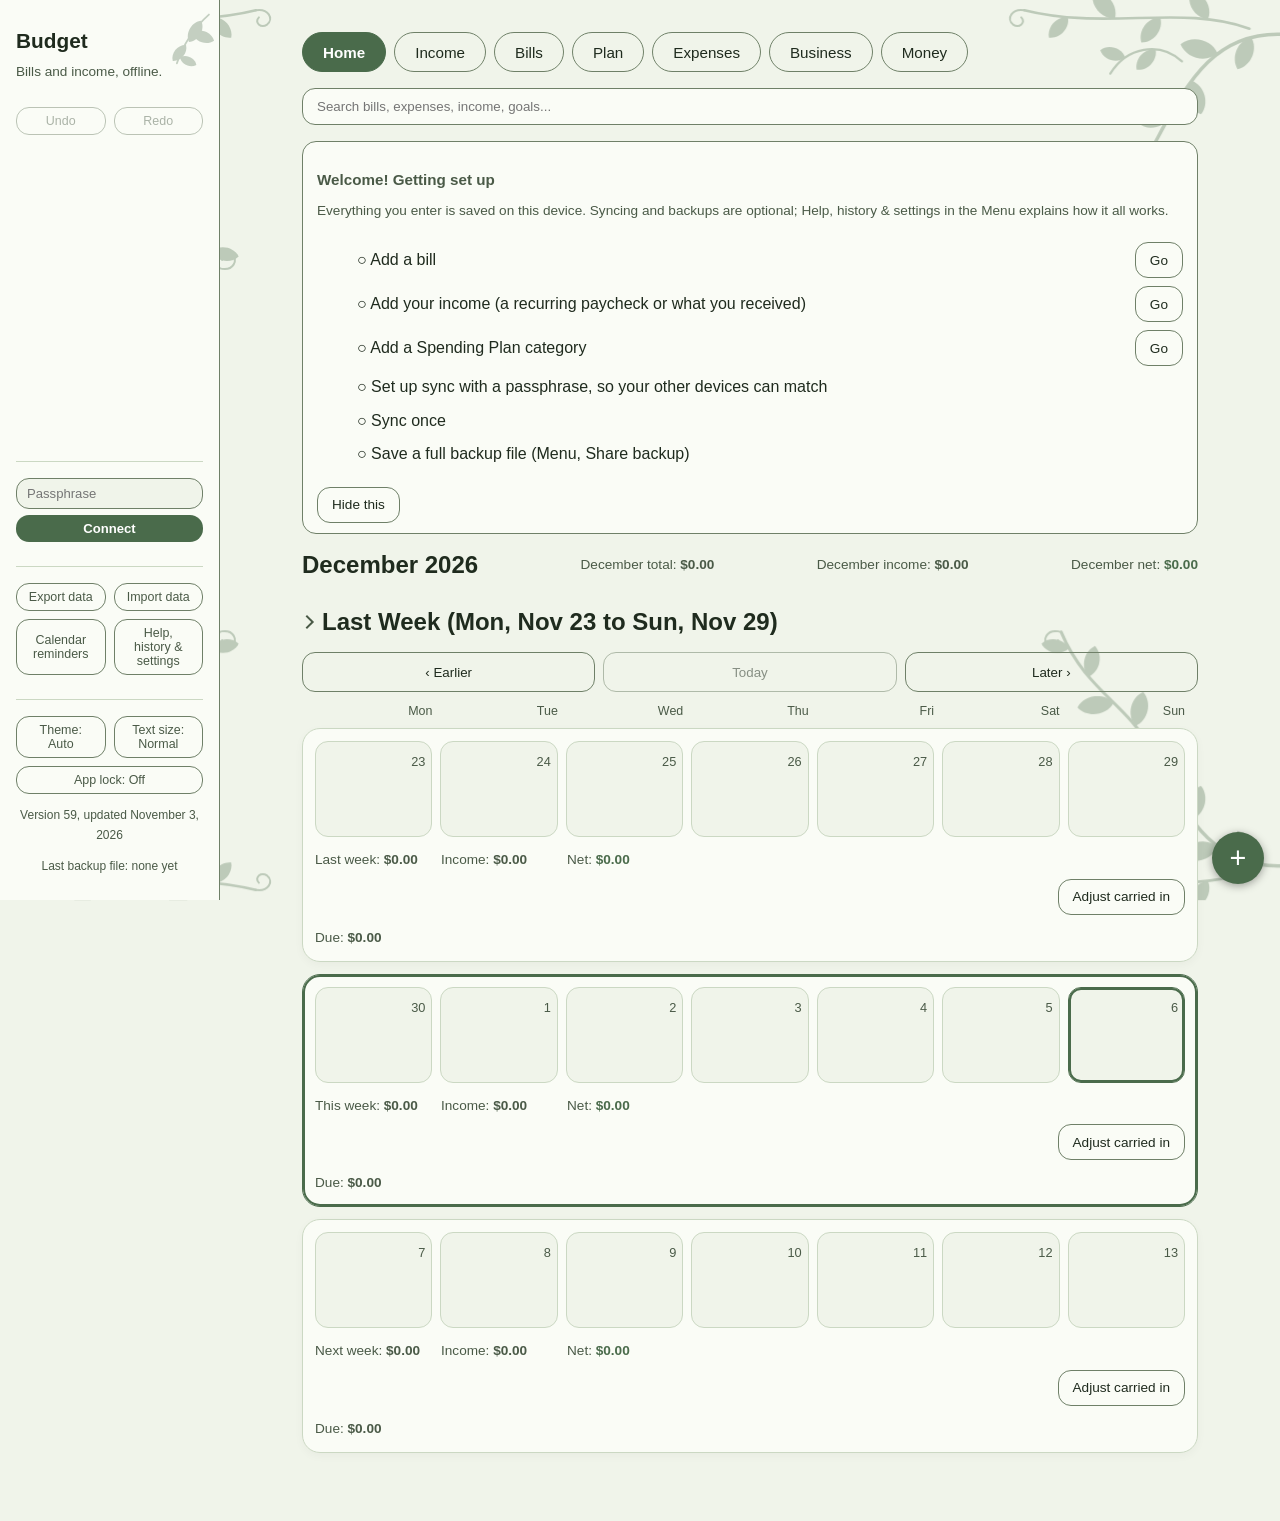
==== index.html @ 6d59da70 "A debt can pay a different amount in one coming month (v59) Co-Authored-By: Claude Sonnet 5.5 <norep" ====
<!DOCTYPE html>
<html lang="en">
<head>
<meta charset="UTF-8">
<meta name="viewport" content="width=device-width, initial-scale=1.0">
<title>Budget</title>
<!-- Applies a Light/Dark theme chosen in the Menu before the page paints, so it does not flash. -->
<script>
try { var t = localStorage.getItem('budgetApp.theme.v1'); if (t === 'light' || t === 'dark') document.documentElement.setAttribute('data-theme', t); } catch (e) { /* storage unavailable: follow the device */ }
// The text size chosen in the Menu (Large or Largest) is applied before the page paints too.
try { var sz = localStorage.getItem('budgetApp.textSize.v1'); if (sz === 'large' || sz === 'xlarge') document.documentElement.setAttribute('data-text', sz); } catch (e) { /* storage unavailable: normal size */ }
// If an app lock is set, start locked (the lock screen is shown by CSS until the PIN is entered).
try { if (localStorage.getItem('budgetApp.lock.v1')) document.documentElement.setAttribute('data-locked', '1'); } catch (e) { /* storage unavailable: no lock */ }
</script>
<link rel="stylesheet" href="style.css">
<link rel="manifest" href="manifest.json">
<link rel="icon" type="image/png" href="icons/apple-touch-icon.png">
<link rel="apple-touch-icon" sizes="180x180" href="icons/apple-touch-icon.png">
<meta name="mobile-web-app-capable" content="yes">
<meta name="apple-mobile-web-app-capable" content="yes">
<meta name="apple-mobile-web-app-title" content="Budget">
<meta name="apple-mobile-web-app-status-bar-style" content="black-translucent">
<meta name="theme-color" content="#4A6B4B">
</head>
<body>
<!-- App shell: the Menu (sidebar) on the left, the Budget on the right. -->
<div class="app-shell">
  <!-- Menu: app title, undo/redo, then sync and backup controls. On phones it collapses behind the Menu button. -->
  <nav class="sidebar" id="sidebar-nav-content" aria-label="Menu">
    <div class="sidebar-header">
      <div class="header-title">
        <h1>Budget</h1>
        <p class="tagline">Bills and income, offline.</p>
        <!-- Phones only: the sync state in a few words, filled by updateQuickSync (shown once sync is set up). -->
        <p class="quick-sync-note" id="quick-sync-note" role="status" hidden></p>
      </div>
      <div class="header-actions">
        <!-- Phones only: Sync now without opening the Menu (shown once sync is set up). -->
        <button type="button" id="quick-sync-btn" class="quick-sync-btn" title="Sync now" hidden>Sync</button>
        <button type="button" id="sidebar-toggle" class="sidebar-toggle" aria-expanded="false" aria-controls="sidebar-nav-content">
          <span class="sidebar-toggle-icon" aria-hidden="true"></span>
          Menu
        </button>
      </div>
    </div>
    <!-- Undo/redo for the last add, edit, delete or Mark paid; enabled and labelled by app.js. -->
    <div class="undo-redo-panel">
      <button type="button" id="undo-btn" disabled>Undo</button>
      <button type="button" id="redo-btn" disabled>Redo</button>
    </div>

    <!-- Sync area: status line with Sync now / Change buttons, an unsynced-changes note, and the
         passphrase form shown until sync is set up. Sync only runs when the user asks. -->
    <div class="sync-panel">
      <div class="sync-status" id="sync-status" hidden>
        <span class="sync-status-text" id="sync-status-text" role="status">Sync not set up</span>
        <button type="button" class="sync-change-btn" id="sync-now-btn">Sync now</button>
        <button type="button" class="sync-change-btn" id="sync-change-btn">Change</button>
      </div>
      <p class="sync-pending" id="sync-pending" role="status" hidden></p>
      <div id="sync-setup" hidden>
        <form id="sync-setup-form" class="sync-setup-form">
          <input type="password" id="sync-token-input" placeholder="Passphrase" required aria-label="Sync passphrase">
          <button type="submit">Connect</button>
        </form>
      </div>
    </div>

    <!-- Backup area: export all data to a JSON file, or import one back (import merges, never wipes). -->
    <div class="data-io">
      <div class="data-io-buttons">
        <button type="button" id="export-data-btn" class="data-io-btn">Export data</button>
        <button type="button" id="import-data-btn" class="data-io-btn">Import data</button>
        <!-- Only shown where the browser can share a file (most phones); app.js decides. -->
        <button type="button" id="share-data-btn" class="data-io-btn" hidden>Share backup</button>
        <button type="button" id="calendar-export-btn" class="data-io-btn" title="Download a calendar file with your bills, to add reminders to your phone's calendar">Calendar reminders</button>
        <button type="button" id="more-btn" class="data-io-btn">Help, history &amp; settings</button>
      </div>
      <input type="file" id="import-file-input" accept="application/json,.json" aria-label="Choose a backup file to import" hidden>
      <p class="sync-status-text data-io-status" id="data-io-status" role="status" hidden></p>
      <!-- Check first: what a chosen backup file would do, before anything is saved (showImportPreview). -->
      <div class="import-preview" id="import-preview" hidden>
        <p class="stats-line">Check first: nothing is saved until you tap Import.</p>
        <ul class="flat-list" id="import-preview-list"></ul>
        <button type="button" id="import-preview-btn" class="small-btn">Import</button>
        <button type="button" id="import-cancel-btn" class="small-btn">Cancel</button>
      </div>
    </div>

    <!-- Menu footer: Theme (Auto / Light / Dark), Text size, App lock and Lock now buttons, and the app version; labels filled by app.js. -->
    <div class="data-io">
      <div class="data-io-buttons">
        <button type="button" id="theme-btn" class="data-io-btn">Theme: Auto</button>
        <button type="button" id="text-size-btn" class="data-io-btn">Text size: Normal</button>
        <button type="button" id="lock-btn" class="data-io-btn">App lock: Off</button>
        <button type="button" id="lock-now-btn" class="data-io-btn" hidden>Lock now</button>
      </div>
      <p class="app-version" id="app-version"></p>
      <p class="app-version" id="last-backup"></p>
    </div>
  </nav>

  <!-- Main content: the Budget, which starts with the bills banner and the backup reminders. -->
  <main class="content">
    <!-- The tabs. On a phone this is a bar along the bottom of the screen; on wide screens, pills above the page. -->
    <nav class="tabbar" id="tabbar" aria-label="Sections">
      <button type="button" class="tabbar-btn" data-tab="home" aria-current="page">Home</button>
      <button type="button" class="tabbar-btn" data-tab="income">Income</button>
      <button type="button" class="tabbar-btn" data-tab="bills">Bills</button>
      <button type="button" class="tabbar-btn" data-tab="plan">Plan</button>
      <button type="button" class="tabbar-btn" data-tab="expenses">Expenses</button>
      <button type="button" class="tabbar-btn" data-tab="business">Business</button>
      <button type="button" class="tabbar-btn" data-tab="money">Money</button>
    </nav>

    <!-- The seven tabs live in this section (Home, Income, Bills, Plan, Expenses, Business, Money); showTab shows one and hides the rest
         with the hidden attribute. renderBudget redraws all of them (renderBudgetCalendar, renderPayPeriod,
         renderPaidHistory, renderBudgetList, renderRecurringIncomeList, the income lists, renderPlan, renderGuesses,
         renderGoals and renderExpenses); each tab shows its own part. -->
    <section class="collection" id="budget-collection">
      <!-- Shown while the device has no connection (updateOfflineNote). -->
      <div class="offline-note" id="offline-note" role="status" hidden>You are offline. Everything still works and is saved on this device; Sync waits until you are back online.</div>
      <!-- Shown when a newer copy of the app has been installed in the background; Update now reloads into it. -->
      <div class="reminder-banner update-banner" id="update-banner" role="status" hidden>
        <span class="reminder-banner-text">A new version of Budget is ready.</span>
        <button type="button" id="update-now-btn" class="reminder-banner-btn">Update now</button>
      </div>
      <!-- Banner for bills due within a couple of days or overdue (autopay bills are never counted as overdue); filled by renderReminderBanner. -->
      <div class="reminder-banner" id="reminder-banner" role="status" hidden>
        <span class="reminder-banner-text" id="reminder-banner-text"></span>
        <button type="button" id="reminder-banner-dismiss" class="reminder-banner-btn" aria-label="Dismiss reminder">&times;</button>
        <!-- One Mark paid button per bill listed (the first few); filled by renderReminderBanner. -->
        <div class="reminder-banner-actions" id="reminder-banner-actions"></div>
      </div>

      <!-- Reminders to download a full backup or to sync; filled by renderBackupNotes. -->
      <div id="backup-notes" hidden></div>

      <!-- The tabs. Home: the calendar and its week totals. -->
      <div class="tab-panel" id="tab-home">
        <!-- Search across bills, expenses, income, goals and the rest; each match has a button that opens its tab (renderSearchResults). -->
        <div class="home-search">
          <input type="search" id="global-search-input" autocomplete="off" placeholder="Search bills, expenses, income, goals..." aria-label="Search everything">
          <p class="stats-line" id="search-note" hidden></p>
          <ul class="flat-list" id="search-results"></ul>
        </div>

        <!-- A short list of first steps, shown until every one is done or it is closed on this device (renderSetupChecklist). -->
        <div class="setup-checklist" id="setup-checklist" hidden>
          <h3 class="chart-title">Welcome! Getting set up</h3>
          <p class="stats-line">Everything you enter is saved on this device. Syncing and backups are optional; Help, history &amp; settings in the Menu explains how it all works.</p>
          <ul class="flat-list" id="setup-list"></ul>
          <button type="button" class="small-btn" id="setup-close-btn">Hide this</button>
        </div>
        <div class="collection-toolbar">
          <h2 id="budget-month-label">This month</h2>
          <p class="budget-month-total" id="budget-month-total"></p>
          <p class="budget-month-income-total" id="budget-month-income-total"></p>
          <p class="budget-month-net-total" id="budget-month-net-total"></p>
          <p class="budget-month-left-total" id="budget-month-left-total" hidden></p>
          <p class="budget-month-adjusted" id="budget-month-adjusted" hidden></p>
          <p class="budget-month-adjusted" id="home-week-line" hidden></p>
        </div>

        <!-- Savings goals on Home: each with its progress and a box to add savings in one step (renderGoalsOnHome); the full goal (costs, history, edit) is on the Plan tab. -->
        <div class="home-goals" id="home-goals" hidden>
          <h3 class="chart-title">Savings goals</h3>
          <ul class="card-list flat-list" id="home-goal-list"></ul>
        </div>

        <details class="fold" id="fold-weekly-review">
          <summary class="fold-summary"><h2 id="review-heading">Last Week</h2></summary>
          <ul class="flat-list" id="review-list"></ul>
        </details>

        <!-- Slide the three weeks shown earlier or later; Today brings them back (the totals above stay this month's). -->
        <div class="calendar-nav">
          <button type="button" class="calendar-nav-btn" id="calendar-prev" aria-label="Show earlier weeks">&lsaquo; Earlier</button>
          <button type="button" class="calendar-nav-btn" id="calendar-today" disabled>Today</button>
          <button type="button" class="calendar-nav-btn" id="calendar-next" aria-label="Show later weeks">Later &rsaquo;</button>
        </div>

        <div class="budget-calendar" id="budget-calendar">
          <div class="budget-weekday-row">
            <span>Mon</span><span>Tue</span><span>Wed</span><span>Thu</span>
            <span>Fri</span><span>Sat</span><span>Sun</span>
          </div>
        </div>

      </div>

      <!-- Income: the current pay period, income received, projected income, and the recurring income sources.
           The Today buttons: data-date-input names the date box each one fills (wired in app.js). Date boxes accept
           the years 1990-2100, so a mistyped year is refused (isReasonableDateKey). -->
      <div class="tab-panel" id="tab-income" hidden>
        <details class="fold" id="fold-pay-period" open>
          <summary class="fold-summary"><h2>Current Pay Period</h2></summary>
          <form id="payday-settings-form" class="add-form">
            <label class="date-field">A recent payday
              <input type="date" id="payday-date-input" min="1990-01-01" max="2100-12-31" aria-label="A recent payday">
            </label>
            <select id="payday-frequency-input" aria-label="Pay frequency">
              <option value="weekly">Weekly</option>
              <option value="biweekly" selected>Biweekly</option>
              <option value="monthly">Monthly</option>
            </select>
            <button type="submit">Save</button>
          </form>
          <!-- Says where the payday schedule came from when it was taken from Recurring Income; filled by renderPayPeriod. -->
          <p class="stats-line" id="pay-period-source" hidden></p>
          <p class="stats-line" id="pay-period-summary"></p>
          <p class="stats-line" id="pay-period-income-total"></p>
          <p class="stats-line" id="pay-period-net-total"></p>
          <p class="stats-line" id="pay-period-next"></p>
          <p class="stats-line" id="pay-period-left"></p>
          <ul class="card-list flat-list" id="pay-period-bills-list"></ul>
          <p class="empty-state" id="pay-period-empty-state" hidden>No bills due in this pay period.</p>
        </details>

        <details class="fold" id="fold-received-income" open>
          <summary class="fold-summary"><h2>Income Received</h2></summary>
          <p class="stats-line">Extra income you actually received (a refund, a side payment); regular paychecks go in Recurring Income below. Each day holds one entry per source. It counts in that week's and month's Income and Net, and replaces any projection for the same day.</p>
          <!-- One tap adds a repeat amount from a source for today (renderIncomeQuickAdd). -->
          <div class="income-quick" id="income-quick" hidden>
            <p class="stats-line">Quick Add for today:</p>
            <div id="income-quick-list"></div>
          </div>
          <form id="received-income-add-form" class="add-form add-form-stacked">
            <label class="date-field">Date
              <input type="date" id="received-income-date-input" min="1990-01-01" max="2100-12-31" required aria-label="Date the income was received">
            </label>
            <button type="button" class="today-btn" data-date-input="received-income-date-input">Today</button>
            <input type="number" inputmode="decimal" step="any" id="received-income-amount-input" placeholder="Amount received" required aria-label="Amount received">
            <input type="text" id="received-income-source-input" list="income-source-options" maxlength="60" placeholder="Source (choose or type, optional)" autocomplete="off" aria-label="Source of the income">
            <p class="form-error" id="received-income-form-error" hidden></p>
            <button type="submit">Add income</button>
          </form>
          <ul class="card-list flat-list" id="received-income-list"></ul>
          <p class="empty-state" id="received-income-empty-state" hidden>No income entered yet. <button type="button" class="small-btn empty-add" data-add-tab="income" data-add-target="received-income-amount-input">Add one now</button></p>
        </details>

        <details class="fold" id="fold-projected-income" open>
          <summary class="fold-summary"><h2>Projected Income</h2></summary>
          <p class="stats-line">Money you expect to receive on a day, for today or later. It shows in that week's Projected lines until you enter real income for the day.</p>
          <form id="projected-income-add-form" class="add-form add-form-stacked">
            <label class="date-field">Date
              <input type="date" id="projected-income-date-input" min="1990-01-01" max="2100-12-31" required aria-label="Date of the projected income">
            </label>
            <button type="button" class="today-btn" data-date-input="projected-income-date-input">Today</button>
            <input type="number" inputmode="decimal" step="any" id="projected-income-amount-input" placeholder="Amount you expect" required aria-label="Projected amount">
            <input type="text" id="projected-income-source-input" list="income-source-options" maxlength="60" placeholder="Source (choose or type, optional)" autocomplete="off" aria-label="Source of the projected income">
            <p class="form-error" id="projected-income-form-error" hidden></p>
            <button type="submit">Add projected income</button>
          </form>
          <p class="stats-line" id="projected-income-summary"></p>
          <ul class="card-list flat-list" id="projected-income-list"></ul>
          <p class="empty-state" id="projected-income-empty-state" hidden>No projected income coming up.</p>
        </details>

        <details class="fold" id="fold-planner">
          <summary class="fold-summary"><h2>Paycheck Planner</h2></summary>
          <p class="stats-line">How one paycheck could be divided until the next one: the bills that come due, your Spending Plan for those days, and what to put toward savings goals that have a date. What is left is yours.</p>
          <select id="planner-source-input" aria-label="Which paycheck to plan"></select>
          <p class="stats-line" id="planner-note"></p>
          <ul class="flat-list" id="planner-list"></ul>
        </details>

        <details class="fold" id="fold-recurring-income" open>
          <summary class="fold-summary"><h2>Recurring Income</h2></summary>
          <form id="recurring-income-add-form" class="add-form add-form-stacked">
            <input type="text" id="recurring-income-name-input" placeholder="Source name (e.g. Paycheck)" required aria-label="Income source name">
            <input type="number" inputmode="decimal" id="recurring-income-amount-input" placeholder="Amount" min="0.01" step="0.01" required aria-label="Income amount">
            <label class="date-field">First occurrence
              <input type="date" id="recurring-income-startdate-input" min="1990-01-01" max="2100-12-31" required aria-label="First occurrence date">
            </label>
            <select id="recurring-income-frequency-input" aria-label="Frequency">
              <option value="biweekly">Biweekly</option>
              <option value="weekly">Weekly</option>
              <option value="monthly">Monthly</option>
              <option value="yearly">Yearly</option>
            </select>
            <!-- When the income stops (a contract or a job that ends): a last date, or a number of payments that works the date out. -->
            <label class="date-field">Last payday (optional)
              <input type="date" id="recurring-income-enddate-input" min="1990-01-01" max="2100-12-31" aria-label="Last payday">
            </label>
            <input type="number" inputmode="numeric" id="recurring-income-payments-input" min="1" max="999" step="1" placeholder="Or the number of paydays (optional)" aria-label="Number of paydays">
            <input type="text" id="recurring-income-category-input" placeholder="Category (optional)" aria-label="Income category">
            <p class="form-error" id="recurring-income-form-error" hidden></p>
            <button type="submit">Add recurring income</button>
          </form>
          <ul class="card-list flat-list" id="recurring-income-list"></ul>
          <p class="empty-state" id="recurring-income-empty-state" hidden>No recurring income sources yet. <button type="button" class="small-btn empty-add" data-add-tab="income" data-add-target="recurring-income-name-input">Add one now</button></p>
        </details>
      </div>

      <!-- Plan: estimated spending per category (weekly or monthly, business or personal) with weekly and monthly totals,
           then expected one-time costs and savings goals. -->
      <div class="tab-panel" id="tab-plan" hidden>
        <details class="fold" id="fold-plan" open>
          <summary class="fold-summary"><h2>Spending Plan</h2></summary>
          <p class="stats-line">Your estimated spending by category. Each amount is kept in the way you entered it (weekly or monthly) and the other view is worked out from it: weekly &times; 52 &divide; 12 for a month, monthly &times; 12 &divide; 52 for a week. These are estimates, so edit them whenever you have real numbers.</p>
          <label class="check-field"><input type="checkbox" id="plan-scenario-input"> What-if: use each category's what-if amount</label>
          <p class="stats-line" id="plan-total-line"></p>
          <p class="stats-line" id="plan-split-line"></p>
          <p class="stats-line" id="plan-scenario-line"></p>
          <ul class="card-list flat-list" id="plan-list"></ul>
          <p class="sync-status" id="plan-status" hidden></p>
          <p class="empty-state" id="plan-empty-state" hidden>No categories yet. Add one below. <button type="button" class="small-btn empty-add" data-add-tab="plan" data-add-target="plan-name-input">Add one now</button></p>
          <form id="plan-add-form" class="add-form add-form-stacked">
            <input type="text" id="plan-name-input" maxlength="60" placeholder="Category (e.g. Groceries)" required aria-label="Category name">
            <input type="number" inputmode="decimal" id="plan-amount-input" placeholder="Amount" min="0.01" step="0.01" required aria-label="Amount">
            <select id="plan-frequency-input" aria-label="Amount is per">
              <option value="weekly">Per week</option>
              <option value="monthly">Per month</option>
            </select>
            <select id="plan-type-input" aria-label="Business or personal">
              <option value="personal">Personal</option>
              <option value="business">Business</option>
            </select>
            <input type="number" inputmode="decimal" id="plan-alt-input" placeholder="What-if amount (optional, same period)" min="0" step="0.01" aria-label="What-if amount">
            <input type="text" id="plan-notes-input" maxlength="500" placeholder="Notes (optional)" aria-label="Notes">
            <label class="check-field"><input type="checkbox" id="plan-rollover-input"> Carry unspent money forward to the next period</label>
            <p class="form-error" id="plan-form-error" hidden></p>
            <button type="submit">Add category</button>
          </form>
        </details>

        <details class="fold" id="fold-guess" open>
          <summary class="fold-summary"><h2>Expected One-Time Costs</h2></summary>
          <p class="stats-line">Guesses for things you expect to pay in a certain month, like car maintenance. This month's guesses come off "left after plan" on Home. Replace a guess with the real number once you know it.</p>
          <p class="stats-line" id="guess-total-line"></p>
          <ul class="card-list flat-list" id="guess-list"></ul>
          <p class="empty-state" id="guess-empty-state" hidden>No expected costs yet. Add one below. <button type="button" class="small-btn empty-add" data-add-tab="plan" data-add-target="guess-name-input">Add one now</button></p>
          <form id="guess-add-form" class="add-form add-form-stacked">
            <input type="text" id="guess-name-input" maxlength="60" placeholder="What for (e.g. Car maintenance)" required aria-label="What the cost is for">
            <input type="number" inputmode="decimal" id="guess-amount-input" placeholder="Estimated amount" min="0.01" step="0.01" required aria-label="Estimated amount">
            <label class="date-field">Month
              <input type="month" id="guess-month-input" min="1990-01" max="2100-12" required aria-label="Month you expect it">
            </label>
            <input type="text" id="guess-notes-input" maxlength="500" placeholder="Notes (optional)" aria-label="Notes">
            <p class="form-error" id="guess-form-error" hidden></p>
            <button type="submit">Add expected cost</button>
          </form>
        </details>

        <details class="fold" id="fold-goals" open>
          <summary class="fold-summary"><h2>Savings Goals</h2></summary>
          <p class="stats-line">Save up for a large purchase. Add a goal with a target (and a date if you have one), then record each amount you put aside. With a date, the goal shows what to set aside per month to get there.</p>
          <ul class="card-list flat-list" id="goal-list"></ul>
          <p class="empty-state" id="goal-empty-state" hidden>No savings goals yet. Add one below. <button type="button" class="small-btn empty-add" data-add-tab="plan" data-add-target="goal-name-input">Add one now</button></p>
          <form id="goal-add-form" class="add-form add-form-stacked">
            <input type="text" id="goal-name-input" maxlength="60" placeholder="Saving for (e.g. New laptop)" required aria-label="What you are saving for">
            <input type="number" inputmode="decimal" id="goal-target-input" placeholder="Target amount (or split into costs after adding)" min="0.01" step="0.01" required aria-label="Target amount">
            <label class="date-field">Target date (optional)
              <input type="date" id="goal-date-input" min="1990-01-01" max="2100-12-31" aria-label="Target date">
            </label>
            <input type="text" id="goal-notes-input" maxlength="500" placeholder="Notes (optional)" aria-label="Notes">
            <p class="form-error" id="goal-form-error" hidden></p>
            <button type="submit">Add goal</button>
          </form>
        </details>
      </div>

      <!-- Expenses: log what you actually spent, compared with the Spending Plan. -->
      <div class="tab-panel" id="tab-expenses" hidden>
        <details class="fold" id="fold-expense-quick" open>
          <summary class="fold-summary"><h2>Quick Add</h2></summary>
          <p class="stats-line">One tap logs a repeat amount for today. Each category shows the last few different amounts you logged for it.</p>
          <div class="expense-quick-tools">
            <button type="button" class="small-btn" id="expense-quick-edit-btn">Edit amounts</button>
            <button type="button" class="small-btn" id="expense-quick-reset-btn" hidden>Show hidden amounts</button>
          </div>
          <div id="expense-quick-list"></div>
          <p class="empty-state" id="expense-quick-empty" hidden>Log an expense below once and its amounts show up here.</p>
        </details>

        <details class="fold" id="fold-expense-log" open>
          <summary class="fold-summary"><h2>Log an Expense</h2></summary>
          <form id="expense-add-form" class="add-form add-form-stacked">
            <label class="date-field">Date
              <input type="date" id="expense-date-input" min="1990-01-01" max="2100-12-31" required aria-label="Date of the expense">
            </label>
            <button type="button" class="today-btn" data-date-input="expense-date-input">Today</button>
            <input type="number" inputmode="decimal" id="expense-amount-input" placeholder="Amount spent" min="0.01" step="0.01" required aria-label="Amount spent">
            <select id="expense-category-input" aria-label="Spending Plan category"></select>
            <input type="text" id="expense-notes-input" maxlength="200" placeholder="Note (optional, e.g. where)" aria-label="Note">
            <label class="check-field"><input type="checkbox" id="expense-mom-input"> Paid by Mom (it does not come out of my money)</label>
            <p class="form-error" id="expense-form-error" hidden></p>
            <button type="submit">Add expense</button>
          </form>
        </details>

        <details class="fold" id="fold-expense-repeat" open>
          <summary class="fold-summary"><h2>Repeating Expenses</h2></summary>
          <p class="stats-line">Costs that come around again, like a weekly coffee run or a monthly top-up. When one is due, tap Log it to record it (or Skip), so nothing logs itself by mistake.</p>
          <ul class="card-list flat-list" id="repeat-due-list"></ul>
          <ul class="card-list flat-list" id="repeat-list"></ul>
          <p class="empty-state" id="repeat-empty-state" hidden>No repeating expenses yet. Add one below. <button type="button" class="small-btn empty-add" data-add-tab="expenses" data-add-target="repeat-amount-input">Add one now</button></p>
          <form id="repeat-add-form" class="add-form add-form-stacked">
            <select id="repeat-category-input" aria-label="Spending Plan category"></select>
            <input type="number" inputmode="decimal" id="repeat-amount-input" placeholder="Amount each time" min="0.01" step="0.01" required aria-label="Amount each time">
            <select id="repeat-frequency-input" aria-label="How often">
              <option value="weekly">Every week</option>
              <option value="biweekly">Every 2 weeks</option>
              <option value="monthly">Every month</option>
            </select>
            <label class="date-field">First date
              <input type="date" id="repeat-start-input" min="1990-01-01" max="2100-12-31" required aria-label="First date it comes due">
            </label>
            <button type="button" class="today-btn" data-date-input="repeat-start-input">Today</button>
            <input type="text" id="repeat-notes-input" maxlength="200" placeholder="Note (optional)" aria-label="Note">
            <p class="form-error" id="repeat-form-error" hidden></p>
            <button type="submit">Add repeating expense</button>
          </form>
        </details>

        <details class="fold" id="fold-expense-shops">
          <summary class="fold-summary"><h2>Where It Goes</h2></summary>
          <p class="stats-line">This month's biggest shops (from the notes on your expenses, which a Chase import fills in), and any category running well above its usual.</p>
          <ul class="flat-list" id="unusual-list"></ul>
          <ul class="flat-list" id="shop-list"></ul>
          <p class="empty-state" id="shop-empty" hidden>No expenses with a note this month yet.</p>
        </details>

        <details class="fold" id="fold-expense-bank">
          <summary class="fold-summary"><h2>Import from Chase</h2></summary>
          <p class="stats-line">Download your transactions from Chase as a CSV file (sign in to Chase, open the account, choose Download account activity, then CSV) and pick the file here. It is read on this device and never sent anywhere. Money going out is listed so you can give each row a category, and money coming in so you can give each deposit an income source.</p>
          <h3 class="chart-title">Rules</h3>
          <p class="stats-line">A rule gives a category to every row whose description contains some text (for example SHELL means Gas), ahead of what was chosen last time.</p>
          <ul class="card-list flat-list" id="bank-rule-list"></ul>
          <form id="bank-rule-add-form" class="add-form add-form-stacked">
            <input type="text" id="bank-rule-text" maxlength="60" placeholder="Description contains (e.g. SHELL)" required aria-label="Text the description contains">
            <select id="bank-rule-category" aria-label="Category for this rule"></select>
            <p class="form-error" id="bank-rule-error" hidden></p>
            <button type="submit">Add rule</button>
          </form>
          <input type="file" id="bank-file-input" accept=".csv,text/csv" aria-label="Chase transactions CSV file">
          <p class="stats-line" id="bank-summary"></p>
          <div class="bank-bulk" id="bank-balance" hidden>
            <span id="bank-balance-text"></span>
            <select id="bank-balance-account" aria-label="Account to set to this balance"></select>
            <button type="button" class="small-btn" id="bank-balance-btn">Set this account's balance</button>
          </div>
          <div class="bank-bulk" id="bank-bulk" hidden>
            <select id="bank-bulk-category" aria-label="Category for every row that has none"></select>
            <button type="button" class="small-btn" id="bank-bulk-btn">Put every row without a category in this one</button>
          </div>
          <ul class="card-list flat-list" id="bank-list"></ul>
          <h3 class="chart-title" id="bank-income-heading" hidden>Money in</h3>
          <div class="bank-bulk" id="bank-bulk-source-row" hidden>
            <input type="text" id="bank-bulk-source" maxlength="60" list="income-source-options" autocomplete="off" placeholder="Income source (e.g. Paycheck)" aria-label="Income source for every deposit that has none">
            <button type="button" class="small-btn" id="bank-bulk-source-btn">Use this source for every deposit without one</button>
          </div>
          <ul class="card-list flat-list" id="bank-income-list"></ul>
          <button type="button" id="bank-import-btn" hidden disabled>Choose a category or source for at least one row</button>
          <button type="button" class="small-btn" id="bank-undo-btn" hidden>Undo this import</button>
          <p class="sync-status" id="bank-status" hidden></p>
          <!-- Shown when a file's columns are not ones the app knows: pick which column is which (remembered for that bank). -->
          <div class="bank-map" id="bank-map" hidden>
            <p class="stats-line">Choose which column holds each thing in this file:</p>
            <label>Date <select id="bank-map-date"></select></label>
            <label>Description <select id="bank-map-desc"></select></label>
            <label>Amount <select id="bank-map-amount"></select></label>
            <label class="check-field"><input type="checkbox" id="bank-map-invert"> Spending shows as positive numbers</label>
            <button type="button" class="small-btn" id="bank-map-btn">Use these columns</button>
          </div>
        </details>

        <details class="fold" id="fold-expense-summary" open>
          <summary class="fold-summary"><h2>Spent vs Plan</h2></summary>
          <p class="stats-line" id="expense-total-line"></p>
          <p class="stats-line" id="mom-line" hidden></p>
          <ul class="card-list flat-list" id="expense-summary-list"></ul>
          <p class="empty-state" id="expense-summary-empty" hidden>Add categories on the Plan tab, then log expenses against them.</p>
        </details>

        <details class="fold" id="fold-expense-charts">
          <summary class="fold-summary"><h2>Charts</h2></summary>
          <h3 class="chart-title">This month by category</h3>
          <ul class="chart-rows" id="expense-month-chart"></ul>
          <p class="empty-state" id="expense-month-chart-empty" hidden>Nothing spent this month yet.</p>
          <h3 class="chart-title">Last 8 weeks</h3>
          <ol class="chart-columns" id="expense-week-chart"></ol>
        </details>

        <details class="fold" id="fold-expense-recent" open>
          <summary class="fold-summary"><h2>Recent Expenses</h2></summary>
          <div class="expense-filters">
            <select id="expense-filter-category" aria-label="Show category"></select>
            <label class="date-field">From
              <input type="date" id="expense-filter-from" aria-label="Show expenses from this date">
            </label>
            <label class="date-field">To
              <input type="date" id="expense-filter-to" aria-label="Show expenses up to this date">
            </label>
            <input type="search" id="expense-filter-search" placeholder="Search notes" aria-label="Search expense notes">
            <button type="button" class="small-btn" id="expense-filter-clear">Clear</button>
          </div>
          <p class="stats-line" id="expense-filter-total"></p>
          <ul class="card-list flat-list" id="expense-list"></ul>
          <p class="stats-line" id="expense-list-note" hidden></p>
          <p class="empty-state" id="expense-empty-state" hidden>No expenses logged yet. <button type="button" class="small-btn empty-add" data-add-tab="expenses" data-add-target="expense-amount-input">Add one now</button></p>
        </details>
      </div>

      <!-- Business: the bills you pay personally for the business. -->
      <div class="tab-panel" id="tab-business" hidden>
        <details class="fold" id="fold-business-bills" open>
          <summary class="fold-summary"><h2>Business Bills</h2></summary>
          <p class="stats-line">The bills you pay yourself for the business (tick Business when you add or edit a bill): what they cost in an average month, and what is due next. They are ordinary bills everywhere else, so the calendar, the forecast and your totals count them.</p>
          <p class="stats-line" id="business-bill-line"></p>
          <ul class="card-list flat-list" id="business-bill-list"></ul>
          <p class="empty-state" id="business-bill-empty" hidden>No business bills yet. Tick Business on a bill. <button type="button" class="small-btn empty-add" data-add-tab="bills" data-add-target="budget-name-input" data-also="budget-business-input">Add one now</button></p>
        </details>

      </div>

      <!-- Money: accounts and net worth, debt payoff, a cash-flow forecast, month-by-month trends and subscriptions. -->
      <div class="tab-panel" id="tab-money" hidden>
        <details class="fold" id="fold-accounts" open>
          <summary class="fold-summary"><h2>Accounts &amp; Net Worth</h2></summary>
          <p class="stats-line">What you have in each account and what you owe. Edit an account to change its balance whenever you like: each change is kept as a dated entry, so net worth over time builds up. Net worth is what you have minus what you owe.</p>
          <p class="stats-line" id="networth-line"></p>
          <ul class="card-list flat-list" id="account-list"></ul>
          <p class="empty-state" id="account-empty" hidden>No accounts yet. Add one below. <button type="button" class="small-btn empty-add" data-add-tab="money" data-add-target="account-name-input">Add one now</button></p>
          <ul class="flat-list" id="networth-history"></ul>
          <form id="account-add-form" class="add-form add-form-stacked">
            <input type="text" id="account-name-input" maxlength="60" placeholder="Account (e.g. Checking, Car loan)" required aria-label="Account name">
            <select id="account-kind-input" aria-label="Something you have or something you owe">
              <option value="asset">You have this (checking, savings...)</option>
              <option value="debt">You owe this (loan, credit card...)</option>
            </select>
            <input type="number" inputmode="decimal" id="account-balance-input" step="0.01" placeholder="Balance now" required aria-label="Balance now">
            <input type="number" inputmode="decimal" id="account-apr-input" min="0" max="100" step="0.01" placeholder="Interest rate % (debts, optional)" aria-label="Interest rate percent">
            <input type="number" inputmode="decimal" id="account-payment-input" min="0" step="0.01" placeholder="Monthly payment (debts, optional)" aria-label="Monthly payment">
            <p class="form-error" id="account-form-error" hidden></p>
            <button type="submit">Add account</button>
          </form>
          <!-- Shown after adding a debt that has a monthly payment: offers to add that payment to the Bills list. -->
          <div id="debt-bill-prompt" hidden>
            <p class="stats-line" id="debt-bill-question"></p>
            <form class="add-form" id="debt-bill-form">
              <label class="date-field">Next payment date
                <input type="date" id="debt-bill-date" min="1990-01-01" max="2100-12-31" aria-label="Next payment date">
              </label>
              <button type="submit" id="debt-bill-yes">Yes, add it</button>
              <button type="button" id="debt-bill-no">No</button>
            </form>
            <p class="form-error" id="debt-bill-error" hidden></p>
          </div>
        </details>

        <details class="fold" id="fold-debts" open>
          <summary class="fold-summary"><h2>Debt Payoff</h2></summary>
          <p class="stats-line">When each debt is paid off at its monthly payment, and about how much interest that costs. Type an extra amount to see what paying more would change, or use Pay extra on a debt to take an extra payment off what you owe. To pay a different amount in one coming month, use Change that month.</p>
          <input type="number" inputmode="decimal" id="debt-extra-input" min="0" step="0.01" placeholder="Extra per month (optional)" aria-label="Extra amount to pay each month">
          <ul class="card-list flat-list" id="debt-list"></ul>
          <p class="empty-state" id="debt-empty" hidden>No debts with a balance. Add an account you owe above.</p>
        </details>

        <details class="fold" id="fold-forecast" open>
          <summary class="fold-summary"><h2>Cash-Flow Forecast</h2></summary>
          <p class="stats-line">The weeks ahead from your recurring income, bills, Spending Plan and expected one-time costs, starting from what your asset accounts hold. This week counts only from today.</p>
          <select id="forecast-weeks-input" aria-label="How many weeks to show">
            <option value="4">Next 4 weeks</option>
            <option value="8" selected>Next 8 weeks</option>
            <option value="12">Next 12 weeks</option>
          </select>
          <p class="stats-line" id="forecast-note"></p>
          <ul class="card-list flat-list" id="forecast-list"></ul>
        </details>

        <details class="fold" id="fold-trends">
          <summary class="fold-summary"><h2>Trends</h2></summary>
          <p class="stats-line">The last twelve months: what came in, what the bills took, what you spent and saved, and what was left. The bar shows bills plus spending against the busiest month.</p>
          <p class="stats-line" id="trend-year-line"></p>
          <ul class="card-list flat-list" id="trend-list"></ul>
        </details>

        <details class="fold" id="fold-report">
          <summary class="fold-summary"><h2>Printable Report</h2></summary>
          <p class="stats-line">A one-page summary of a period (income, bills, spending by category, business and personal, savings, net worth) to print or save as a PDF from your phone's print screen.</p>
          <select id="report-period-input" aria-label="Period for the report"></select>
          <button type="button" id="report-btn">Open the report to print</button>
        </details>

        <details class="fold" id="fold-subscriptions">
          <summary class="fold-summary"><h2>Subscriptions &amp; Repeating Bills</h2></summary>
          <p class="stats-line">Every repeating bill with what it costs in an average month and a year, biggest first. A bill that costs more (or less) than the first time you paid it is flagged.</p>
          <p class="stats-line" id="subs-total-line"></p>
          <ul class="card-list flat-list" id="subs-list"></ul>
          <p class="empty-state" id="subs-empty" hidden>No repeating bills yet.</p>
          <h3 class="chart-title" id="setaside-heading" hidden>Set aside for yearly bills</h3>
          <p class="stats-line" id="setaside-line"></p>
          <ul class="card-list flat-list" id="setaside-list"></ul>
        </details>
      </div>

      <!-- Help, history and settings: not in the tab bar; the Menu's button opens it (renderMore). -->
      <div class="tab-panel" id="tab-more" hidden>
        <button type="button" class="small-btn" id="more-back-btn">Back to Home</button>

        <details class="fold" id="fold-settings-check" open>
          <summary class="fold-summary"><h2>Settings Check</h2></summary>
          <p class="stats-line">What is on and what is off.</p>
          <ul class="flat-list plain-list" id="settings-check-list"></ul>
        </details>

        <details class="fold" id="fold-whatsnew" open>
          <summary class="fold-summary"><h2>What's New</h2></summary>
          <ul class="flat-list" id="whatsnew-list"></ul>
        </details>

        <details class="fold" id="fold-history">
          <summary class="fold-summary"><h2>History</h2></summary>
          <p class="stats-line">Your recent changes, newest first. Undo and Redo are in the Menu, and the bar at the bottom after a delete.</p>
          <ul class="flat-list" id="history-list"></ul>
          <p class="empty-state" id="history-empty" hidden>Nothing has been changed since the app was opened.</p>
        </details>

        <details class="fold" id="fold-deleted">
          <summary class="fold-summary"><h2>Recently Deleted</h2></summary>
          <p class="stats-line">Anything you deleted in the last two months, with a button to bring it back.</p>
          <ul class="flat-list" id="deleted-list"></ul>
          <p class="empty-state" id="deleted-empty" hidden>Nothing was deleted lately.</p>
        </details>

        <details class="fold" id="fold-help">
          <summary class="fold-summary"><h2>Help</h2></summary>
          <h3 class="chart-title">Getting started</h3>
          <p class="stats-line">Add a bill on the Bills tab, your paycheck under Recurring Income on the Income tab, and a few categories on the Plan tab. The Home tab then shows your weeks, what is left, and your savings goals.</p>
          <h3 class="chart-title">Your data</h3>
          <p class="stats-line">Everything is saved on this device. Sync (in the Menu) is optional and copies your data to your other devices through your own server; the server forgets it when it restarts, so your devices keep the real copy. Export or Share backup saves a file you can keep, and Import checks a file before it adds anything: it never replaces newer work or brings back something you deleted.</p>
          <h3 class="chart-title">Mistakes</h3>
          <p class="stats-line">Undo (and Redo) are in the Menu, and a bar with Undo appears after a delete. Recently Deleted on this page brings back anything deleted in the last two months.</p>
          <h3 class="chart-title">On your phone</h3>
          <p class="stats-line">Open the site in your phone's browser and choose Add to Home Screen. After the first visit it works with no connection. When a new version is ready a bar says so: tap Update now.</p>
          <h3 class="chart-title">Privacy</h3>
          <p class="stats-line">Nothing is sent anywhere except when you tap Sync, and then only to your own server. A bank file you import is read on this device only. App lock in the Menu hides everything behind a PIN.</p>
        </details>
      </div>

      <!-- Bills: the unpaid total, the bills list with its Add bill form, then Paid History. -->
      <div class="tab-panel" id="tab-bills" hidden>
        <p class="stats-line" id="budget-stats"></p>

        <div class="collection-toolbar">
          <h2>Bills</h2>
          <input type="search" id="budget-search-input" placeholder="Search bills…" aria-label="Search bills">
          <select id="budget-sort-input" aria-label="Sort bills">
            <option value="due_date_asc">Sort: Due Date (Soonest first)</option>
            <option value="due_date_desc">Sort: Due Date (Latest first)</option>
            <option value="name_asc">Sort: Name (A–Z)</option>
            <option value="amount_desc">Sort: Amount (High to Low)</option>
            <option value="amount_asc">Sort: Amount (Low to High)</option>
          </select>
          <!-- Shows only bills that are overdue or due within two weeks. -->
          <button type="button" class="chip" id="budget-soon-filter" aria-pressed="false">Due in the next 2 weeks</button>
        </div>

        <form id="budget-add-form" class="add-form add-form-stacked">
          <!-- A title and a Cancel button that only show when the form is open as a phone sheet. -->
          <h3 class="add-form-title">Add a bill</h3>
          <input type="text" id="budget-name-input" placeholder="Bill name" required aria-label="Bill name">
          <input type="number" inputmode="decimal" id="budget-amount-input" placeholder="Amount" min="0.01" step="0.01" required aria-label="Bill amount">
          <label class="date-field">Due date
            <input type="date" id="budget-duedate-input" min="1990-01-01" max="2100-12-31" required aria-label="Due date">
          </label>
          <select id="budget-frequency-input" aria-label="Frequency">
            <option value="monthly">Monthly</option>
            <option value="weekly">Weekly</option>
            <option value="biweekly">Biweekly</option>
            <option value="yearly">Yearly</option>
            <option value="custom">Custom (every X weeks or months)</option>
            <option value="one_time">One-time (no recurrence)</option>
          </select>
          <!-- Shown only while Custom is chosen (see syncCustomRepeat). -->
          <div class="custom-repeat" hidden>
            <label>Repeat every <input type="number" inputmode="numeric" id="budget-every-input" min="1" max="99" step="1" value="6" aria-label="Repeat every how many"></label>
            <select id="budget-unit-input" aria-label="Weeks or months">
              <option value="weeks">weeks</option>
              <option value="months">months</option>
            </select>
          </div>
          <input type="text" id="budget-category-input" list="category-options" autocomplete="off" placeholder="Category (optional)" aria-label="Bill category">
          <label class="check-field"><input type="checkbox" id="budget-autopay-input"> Pays automatically (autopay)</label>
          <label class="check-field"><input type="checkbox" id="budget-business-input"> Business bill (shows on the Business tab)</label>
          <!-- When a repeating bill stops (a loan or a payment plan): a last payment date, or a number of payments that works the date out. -->
          <label class="date-field">Last payment date (optional)
            <input type="date" id="budget-enddate-input" min="1990-01-01" max="2100-12-31" aria-label="Last payment date">
          </label>
          <input type="number" inputmode="numeric" id="budget-payments-input" min="1" max="999" step="1" placeholder="Or the number of payments (optional)" aria-label="Number of payments">
          <!-- Offered only for a repeating bill with a due date in the past (see updateCaughtUpOption). -->
          <label class="check-field" id="budget-caughtup-field" hidden><input type="checkbox" id="budget-caughtup-input" checked> I'm caught up: mark the dates before today as paid</label>
          <p class="form-error" id="budget-form-error" hidden></p>
          <button type="submit">Add bill</button>
          <button type="button" class="add-form-cancel">Cancel</button>
        </form>

        <!-- The categories already in use, offered as the person types in a category box (filled by renderCategoryOptions). -->
        <datalist id="category-options"></datalist>

        <div class="chip-row" id="budget-category-filters"></div>

        <ul class="card-list flat-list" id="budget-list"></ul>

        <p class="empty-state" id="budget-empty-state" hidden>No bills yet — add your first one above. <button type="button" class="small-btn empty-add" data-add-tab="bills" data-add-target="budget-name-input">Add one now</button></p>
        <p class="empty-state" id="budget-filter-empty" hidden>No bills are overdue or due in the next two weeks.</p>

        <details class="fold" id="fold-paid-history">
          <summary class="fold-summary"><h2>Paid History</h2></summary>
          <div class="collection-toolbar">
            <button type="button" class="paid-history-nav" id="paid-history-prev" aria-label="Previous month">&lsaquo;</button>
            <span class="paid-history-label" id="paid-history-label"></span>
            <button type="button" class="paid-history-nav" id="paid-history-next" aria-label="Next month">&rsaquo;</button>
          </div>
          <ul class="card-list flat-list" id="paid-history-list"></ul>
          <p class="empty-state" id="paid-history-empty" hidden>No bills marked paid this month.</p>
        </details>
      </div>
    </section>
  </main>
</div>

<!-- One bill in the Bills list on the Budget (renderBudgetList). -->
<template id="budget-card-template">
  <li class="bill-card">
    <div class="bill-view">
      <div class="bill-info">
        <strong class="bill-name"></strong>
        <span class="bill-amount"></span>
        <span class="bill-due"></span>
        <span class="bill-frequency"></span>
        <span class="bill-autopay" hidden>Autopay</span>
        <span class="badge bill-business" hidden>Business</span>
        <span class="bill-category badge" hidden></span>
      </div>
      <div class="bill-actions">
        <button type="button" class="mark-oldest-paid-btn" title="Mark the oldest unpaid date as paid">Mark paid</button>
        <button type="button" class="pay-other-btn" title="Paid a different amount, or skip this date">Other&hellip;</button>
        <!-- Shown only when two or more earlier dates are unpaid. -->
        <button type="button" class="catch-up-btn" title="Mark every unpaid date before today as paid" hidden>Mark earlier dates paid</button>
        <button type="button" class="edit-btn">Edit</button>
        <button type="button" class="delete-btn" aria-label="Delete bill">Delete</button>
      </div>
      <!-- Opened by Other...: pay the oldest unpaid date with a different amount, or skip that date. -->
      <form class="pay-other-form" hidden>
        <p class="pay-other-note"></p>
        <input type="number" inputmode="decimal" class="pay-other-amount" placeholder="Amount paid" min="0.01" step="0.01" aria-label="Amount paid">
        <p class="form-error pay-other-error" hidden></p>
        <div class="pay-other-buttons">
          <button type="submit">Save amount</button>
          <button type="button" class="pay-skip-btn" title="Count this date as not owed, with nothing paid">Skip this date</button>
          <button type="button" class="pay-other-cancel">Cancel</button>
        </div>
      </form>
    </div>
    <form class="bill-edit-form" hidden>
      <input type="text" class="bill-edit-name" placeholder="Bill name" required aria-label="Edit bill name">
      <input type="number" inputmode="decimal" class="bill-edit-amount" placeholder="Amount" min="0.01" step="0.01" required aria-label="Edit bill amount">
      <small class="bill-edit-hint">Payments already marked paid keep the amount they were paid at.</small>
      <label class="date-field">Due date
        <input type="date" class="bill-edit-duedate" min="1990-01-01" max="2100-12-31" required aria-label="Edit due date">
      </label>
      <select class="bill-edit-frequency" aria-label="Edit frequency">
        <option value="monthly">Monthly</option>
        <option value="weekly">Weekly</option>
        <option value="biweekly">Biweekly</option>
        <option value="yearly">Yearly</option>
        <option value="custom">Custom (every X weeks or months)</option>
        <option value="one_time">One-time (no recurrence)</option>
      </select>
      <!-- Shown only while Custom is chosen (see syncCustomRepeat). -->
      <div class="custom-repeat" hidden>
        <label>Repeat every <input type="number" inputmode="numeric" class="bill-edit-every" min="1" max="99" step="1" value="6" aria-label="Edit: repeat every how many"></label>
        <select class="bill-edit-unit" aria-label="Edit: weeks or months">
          <option value="weeks">weeks</option>
          <option value="months">months</option>
        </select>
      </div>
      <label class="date-field">Last payment date (optional)
        <input type="date" class="bill-edit-enddate" min="1990-01-01" max="2100-12-31" aria-label="Edit last payment date">
      </label>
      <input type="text" class="bill-edit-category" list="category-options" autocomplete="off" placeholder="Category (optional)" aria-label="Edit bill category">
      <label class="check-field"><input type="checkbox" class="bill-edit-autopay"> Pays automatically (autopay)</label>
      <label class="check-field"><input type="checkbox" class="bill-edit-business"> Business bill</label>
      <p class="form-error bill-edit-error" hidden></p>
      <div class="bill-actions">
        <button type="submit">Save</button>
        <button type="button" class="cancel-btn">Cancel</button>
      </div>
    </form>
  </li>
</template>

<!-- One recurring income source on the Budget (renderRecurringIncomeList). -->
<template id="recurring-income-card-template">
  <li class="recurring-income-card">
    <div class="recurring-income-view">
      <div class="recurring-income-info">
        <strong class="recurring-income-name"></strong>
        <span class="recurring-income-amount"></span>
        <span class="recurring-income-start"></span>
        <span class="recurring-income-frequency"></span>
        <span class="recurring-income-category badge" hidden></span>
      </div>
      <div class="recurring-income-actions">
        <button type="button" class="edit-btn">Edit</button>
        <button type="button" class="delete-btn" aria-label="Delete recurring income source">Delete</button>
      </div>
    </div>
    <form class="recurring-income-edit-form" hidden>
      <input type="text" class="recurring-income-edit-name" placeholder="Source name" required aria-label="Edit income source name">
      <input type="number" inputmode="decimal" class="recurring-income-edit-amount" placeholder="Amount" min="0.01" step="0.01" required aria-label="Edit income amount">
      <label class="date-field">First occurrence
        <input type="date" class="recurring-income-edit-startdate" min="1990-01-01" max="2100-12-31" required aria-label="Edit first occurrence date">
      </label>
      <select class="recurring-income-edit-frequency" aria-label="Edit frequency">
        <option value="biweekly">Biweekly</option>
        <option value="weekly">Weekly</option>
        <option value="monthly">Monthly</option>
        <option value="yearly">Yearly</option>
      </select>
      <label class="date-field">Last payday (optional)
        <input type="date" class="recurring-income-edit-enddate" min="1990-01-01" max="2100-12-31" aria-label="Edit last payday">
      </label>
      <input type="text" class="recurring-income-edit-category" placeholder="Category (optional)" aria-label="Edit income category">
      <p class="form-error recurring-income-edit-error" hidden></p>
      <div class="recurring-income-actions">
        <button type="submit">Save</button>
        <button type="button" class="cancel-btn">Cancel</button>
      </div>
    </form>
  </li>
</template>

<!-- One Spending Plan category (renderPlan). It reuses the recurring income card's classes, so it looks the same. -->
<template id="plan-card-template">
  <li class="recurring-income-card">
    <div class="recurring-income-view">
      <div class="recurring-income-info">
        <strong class="recurring-income-name"></strong>
        <span class="plan-type badge"></span>
        <span class="recurring-income-amount plan-amounts"></span>
        <span class="recurring-income-frequency plan-entered"></span>
        <span class="recurring-income-start plan-whatif" hidden></span>
        <span class="recurring-income-start plan-notes" hidden></span>
      </div>
      <div class="recurring-income-actions">
        <button type="button" class="edit-btn">Edit</button>
        <button type="button" class="delete-btn">Delete</button>
      </div>
    </div>
    <form class="recurring-income-edit-form" hidden>
      <input type="text" class="plan-edit-name" maxlength="60" placeholder="Category" required aria-label="Edit category name">
      <input type="number" inputmode="decimal" class="plan-edit-amount" placeholder="Amount" min="0.01" step="0.01" required aria-label="Edit amount">
      <select class="plan-edit-frequency" aria-label="Edit: amount is per">
        <option value="weekly">Per week</option>
        <option value="monthly">Per month</option>
      </select>
      <select class="plan-edit-type" aria-label="Edit: business or personal">
        <option value="personal">Personal</option>
        <option value="business">Business</option>
      </select>
      <input type="number" inputmode="decimal" class="plan-edit-alt" placeholder="What-if amount (optional)" min="0" step="0.01" aria-label="Edit what-if amount">
      <input type="text" class="plan-edit-notes" maxlength="500" placeholder="Notes (optional)" aria-label="Edit notes">
      <label class="check-field"><input type="checkbox" class="plan-edit-rollover"> Carry unspent money forward</label>
      <div class="plan-merge">
        <select class="plan-merge-target" aria-label="Merge this category into another"></select>
        <button type="button" class="small-btn plan-merge-btn">Merge into it</button>
      </div>
      <p class="form-error plan-edit-error" hidden></p>
      <div class="recurring-income-actions">
        <button type="submit">Save</button>
        <button type="button" class="cancel-btn">Cancel</button>
      </div>
    </form>
  </li>
</template>

<!-- One expected one-time cost (renderGuesses). It reuses the recurring income card's classes, so it looks the same. -->
<template id="guess-card-template">
  <li class="recurring-income-card">
    <div class="recurring-income-view">
      <div class="recurring-income-info">
        <strong class="recurring-income-name"></strong>
        <span class="recurring-income-amount guess-amount"></span>
        <span class="recurring-income-frequency guess-month"></span>
        <span class="recurring-income-start guess-notes" hidden></span>
      </div>
      <div class="recurring-income-actions">
        <button type="button" class="guess-spent-btn">Mark as spent</button>
        <button type="button" class="edit-btn">Edit</button>
        <button type="button" class="delete-btn">Delete</button>
      </div>
    </div>
    <form class="recurring-income-edit-form" hidden>
      <input type="text" class="guess-edit-name" maxlength="60" placeholder="What for" required aria-label="Edit what the cost is for">
      <input type="number" inputmode="decimal" class="guess-edit-amount" placeholder="Estimated amount" min="0.01" step="0.01" required aria-label="Edit estimated amount">
      <input type="month" class="guess-edit-month" min="1990-01" max="2100-12" required aria-label="Edit month">
      <input type="text" class="guess-edit-notes" maxlength="500" placeholder="Notes (optional)" aria-label="Edit notes">
      <p class="form-error guess-edit-error" hidden></p>
      <div class="recurring-income-actions">
        <button type="submit">Save</button>
        <button type="button" class="cancel-btn">Cancel</button>
      </div>
    </form>
    <!-- Mark as spent: what it really cost and which Spending Plan category it belongs to; saving logs it today as an expense and removes the guess. -->
    <form class="recurring-income-edit-form guess-spent-form" hidden>
      <input type="number" inputmode="decimal" class="guess-spent-amount" placeholder="What it cost" min="0.01" step="0.01" required aria-label="What it really cost">
      <select class="guess-spent-category" aria-label="Spending Plan category"></select>
      <p class="form-error guess-spent-error" hidden></p>
      <div class="recurring-income-actions">
        <button type="submit">Log expense</button>
        <button type="button" class="guess-spent-cancel">Cancel</button>
      </div>
    </form>
  </li>
</template>

<!-- One savings goal (renderGoals). It reuses the recurring income card's classes, so it looks the same. -->
<template id="goal-card-template">
  <li class="recurring-income-card">
    <div class="recurring-income-view">
      <div class="recurring-income-info">
        <strong class="recurring-income-name"></strong>
        <span class="recurring-income-amount goal-amounts"></span>
        <span class="chart-track" aria-hidden="true"><span class="chart-fill goal-fill"></span></span>
        <span class="recurring-income-frequency goal-status"></span>
        <span class="recurring-income-start goal-notes" hidden></span>
        <!-- The goal's cost parts (renderGoals), a line about them, and the boxes to add another. -->
        <ul class="goal-costs"></ul>
        <span class="recurring-income-start goal-costs-note"></span>
        <span class="goal-save-row">
          <input type="text" class="goal-cost-name-input" maxlength="60" placeholder="Cost (e.g. Flights)" aria-label="Name of a cost for this goal">
          <input type="number" inputmode="decimal" class="goal-cost-amount-input" placeholder="Amount" min="0.01" step="0.01" aria-label="Amount of this cost">
          <button type="button" class="small-btn goal-cost-add-btn">Add cost</button>
        </span>
        <span class="form-error goal-cost-error" hidden></span>
        <span class="goal-save-row">
          <input type="number" inputmode="decimal" class="goal-amount-input" placeholder="Amount" min="0.01" step="0.01" aria-label="Amount to put toward this goal">
          <button type="button" class="small-btn goal-add-btn">Add savings</button>
          <button type="button" class="small-btn goal-take-btn">Take out</button>
        </span>
        <span class="form-error goal-save-error" hidden></span>
        <!-- Every deposit and withdrawal, newest first, each with a Delete button (renderGoals). -->
        <details class="goal-history">
          <summary class="goal-history-summary"></summary>
          <ul class="goal-history-list"></ul>
        </details>
      </div>
      <div class="recurring-income-actions">
        <button type="button" class="edit-btn">Edit</button>
        <button type="button" class="delete-btn">Delete</button>
      </div>
    </div>
    <form class="recurring-income-edit-form" hidden>
      <input type="text" class="goal-edit-name" maxlength="60" placeholder="Saving for" required aria-label="Edit what you are saving for">
      <input type="number" inputmode="decimal" class="goal-edit-target" placeholder="Target amount" min="0.01" step="0.01" required aria-label="Edit target amount">
      <input type="date" class="goal-edit-date" min="1990-01-01" max="2100-12-31" aria-label="Edit target date">
      <input type="text" class="goal-edit-notes" maxlength="500" placeholder="Notes (optional)" aria-label="Edit notes">
      <p class="form-error goal-edit-error" hidden></p>
      <div class="recurring-income-actions">
        <button type="submit">Save</button>
        <button type="button" class="cancel-btn">Cancel</button>
      </div>
    </form>
  </li>
</template>

<!-- One repeating expense (renderRepeats). It reuses the recurring income card's classes, so it looks the same. -->
<template id="repeat-card-template">
  <li class="recurring-income-card">
    <div class="recurring-income-view">
      <div class="recurring-income-info">
        <strong class="recurring-income-name"></strong>
        <span class="recurring-income-amount repeat-amount"></span>
        <span class="recurring-income-frequency repeat-when"></span>
        <span class="recurring-income-start repeat-notes" hidden></span>
      </div>
      <div class="recurring-income-actions">
        <button type="button" class="edit-btn">Edit</button>
        <button type="button" class="delete-btn">Delete</button>
      </div>
    </div>
    <form class="recurring-income-edit-form" hidden>
      <select class="repeat-edit-category" aria-label="Edit Spending Plan category"></select>
      <input type="number" inputmode="decimal" class="repeat-edit-amount" placeholder="Amount each time" min="0.01" step="0.01" required aria-label="Edit amount each time">
      <select class="repeat-edit-frequency" aria-label="Edit how often">
        <option value="weekly">Every week</option>
        <option value="biweekly">Every 2 weeks</option>
        <option value="monthly">Every month</option>
      </select>
      <input type="date" class="repeat-edit-start" min="1990-01-01" max="2100-12-31" required aria-label="Edit first date">
      <input type="text" class="repeat-edit-notes" maxlength="200" placeholder="Note (optional)" aria-label="Edit note">
      <p class="form-error repeat-edit-error" hidden></p>
      <div class="recurring-income-actions">
        <button type="submit">Save</button>
        <button type="button" class="cancel-btn">Cancel</button>
      </div>
    </form>
  </li>
</template>

<!-- One account (renderAccounts). It reuses the recurring income card's classes, so it looks the same. -->
<template id="account-card-template">
  <li class="recurring-income-card">
    <div class="recurring-income-view">
      <div class="recurring-income-info">
        <strong class="recurring-income-name"></strong>
        <span class="recurring-income-frequency account-kind"></span>
        <span class="recurring-income-amount account-balance"></span>
        <span class="recurring-income-start account-asof"></span>
        <span class="recurring-income-start account-terms" hidden></span>
      </div>
      <div class="recurring-income-actions">
        <button type="button" class="edit-btn">Edit</button>
        <button type="button" class="delete-btn">Delete</button>
      </div>
    </div>
    <form class="recurring-income-edit-form" hidden>
      <input type="text" class="account-edit-name" maxlength="60" placeholder="Account" required aria-label="Edit account name">
      <select class="account-edit-kind" aria-label="Edit: something you have or owe">
        <option value="asset">You have this</option>
        <option value="debt">You owe this</option>
      </select>
      <input type="number" inputmode="decimal" class="account-edit-balance" step="0.01" placeholder="Balance now" required aria-label="Edit balance">
      <input type="number" inputmode="decimal" class="account-edit-apr" min="0" max="100" step="0.01" placeholder="Interest rate % (debts)" aria-label="Edit interest rate">
      <input type="number" inputmode="decimal" class="account-edit-payment" min="0" step="0.01" placeholder="Monthly payment (debts)" aria-label="Edit monthly payment">
      <p class="form-error account-edit-error" hidden></p>
      <div class="recurring-income-actions">
        <button type="submit">Save</button>
        <button type="button" class="cancel-btn">Cancel</button>
      </div>
    </form>
  </li>
</template>

<!-- One logged expense (renderExpenses). It reuses the recurring income card's classes, so it looks the same. -->
<template id="expense-card-template">
  <li class="recurring-income-card">
    <div class="recurring-income-view">
      <div class="recurring-income-info">
        <strong class="recurring-income-name"></strong>
        <span class="recurring-income-amount"></span>
        <span class="recurring-income-start expense-note" hidden></span>
        <span class="badge expense-mom" hidden>Paid by Mom</span>
      </div>
      <div class="recurring-income-actions">
        <button type="button" class="edit-btn">Edit</button>
        <button type="button" class="delete-btn">Delete</button>
      </div>
    </div>
    <form class="recurring-income-edit-form" hidden>
      <label class="date-field">Date
        <input type="date" class="expense-edit-date" min="1990-01-01" max="2100-12-31" required aria-label="Edit date of the expense">
      </label>
      <input type="number" inputmode="decimal" class="expense-edit-amount" placeholder="Amount spent" min="0.01" step="0.01" required aria-label="Edit amount spent">
      <select class="expense-edit-category" aria-label="Edit Spending Plan category"></select>
      <input type="text" class="expense-edit-notes" maxlength="200" placeholder="Note (optional)" aria-label="Edit note">
      <label class="check-field"><input type="checkbox" class="expense-edit-mom"> Paid by Mom</label>
      <p class="form-error expense-edit-error" hidden></p>
      <div class="recurring-income-actions">
        <button type="submit">Save</button>
        <button type="button" class="cancel-btn">Cancel</button>
      </div>
    </form>
  </li>
</template>

<!-- The choices every Source box offers: the Recurring Income names and sources used before (renderIncomeSourceOptions). -->
<datalist id="income-source-options"></datalist>

<!-- One received-income entry in the Income Received list (renderReceivedIncomeList). It reuses the recurring income
     card's classes, so it looks the same. -->
<template id="received-income-card-template">
  <li class="recurring-income-card">
    <div class="recurring-income-view">
      <div class="recurring-income-info">
        <strong class="recurring-income-name"></strong>
        <span class="recurring-income-amount"></span>
        <span class="recurring-income-start"></span>
      </div>
      <div class="recurring-income-actions">
        <button type="button" class="edit-btn">Edit</button>
        <button type="button" class="delete-btn">Delete</button>
      </div>
    </div>
    <form class="recurring-income-edit-form" hidden>
      <input type="number" inputmode="decimal" step="any" class="received-income-edit-amount" placeholder="Amount received" required aria-label="Edit amount received">
      <input type="text" class="received-income-edit-source" list="income-source-options" maxlength="60" placeholder="Source (optional)" autocomplete="off" aria-label="Edit source of the income">
      <p class="form-error received-income-edit-error" hidden></p>
      <div class="recurring-income-actions">
        <button type="submit">Save</button>
        <button type="button" class="cancel-btn">Cancel</button>
      </div>
    </form>
  </li>
</template>

<!-- One projected-income day in the Projected Income list (renderProjectedIncomeList). It reuses the recurring income
     card's classes, so it looks the same. -->
<template id="projected-income-card-template">
  <li class="recurring-income-card">
    <div class="recurring-income-view">
      <div class="recurring-income-info">
        <strong class="recurring-income-name"></strong>
        <span class="recurring-income-amount"></span>
        <span class="recurring-income-start"></span>
      </div>
      <div class="recurring-income-actions">
        <button type="button" class="edit-btn">Edit</button>
        <button type="button" class="delete-btn" aria-label="Delete projected income">Delete</button>
      </div>
    </div>
    <form class="recurring-income-edit-form" hidden>
      <input type="number" inputmode="decimal" step="any" class="projected-income-edit-amount" placeholder="Amount you expect" required aria-label="Edit projected amount">
      <input type="text" class="projected-income-edit-source" list="income-source-options" maxlength="60" placeholder="Source (optional)" autocomplete="off" aria-label="Edit source of the projected income">
      <p class="form-error projected-income-edit-error" hidden></p>
      <div class="recurring-income-actions">
        <button type="submit">Save</button>
        <button type="button" class="cancel-btn">Cancel</button>
      </div>
    </form>
  </li>
</template>

<!-- Dims the page behind the Add bill sheet on phones; tapping it closes the sheet. -->
<div class="sheet-backdrop" id="add-sheet-backdrop" hidden></div>

<!-- Bar at the bottom after a delete or Mark paid, so a mis-tap can be undone without opening the Menu (showUndoToast). -->
<div class="undo-toast" id="undo-toast" role="status" hidden>
  <span id="undo-toast-text"></span>
  <button type="button" id="undo-toast-btn">Undo</button>
</div>

<!-- Opens the Add bill form (switching to the Bills tab first); hidden on the Income, Plan and Expenses tabs and while the form is on screen. -->
<button type="button" class="fab" id="add-bill-fab" aria-label="Add a bill" title="Add a bill">+</button>

<!-- App lock screen: shown (by the data-locked attribute on <html>) until the right PIN is typed. -->
<div class="lock-screen" id="lock-screen" role="dialog" aria-modal="true" aria-labelledby="lock-screen-title">
  <form class="lock-card" id="lock-form">
    <h2 id="lock-screen-title">Budget is locked</h2>
    <input type="password" id="lock-pin-input" inputmode="numeric" autocomplete="off" placeholder="PIN" aria-label="PIN" required>
    <p class="form-error" id="lock-error" role="alert" hidden></p>
    <button type="submit">Unlock</button>
    <button type="button" class="lock-forgot" id="lock-forgot-btn">Forgot PIN?</button>
  </form>
</div>

<!-- Turn the app lock on or off. In "on" mode it asks for a new PIN twice; in "off" mode, for the current PIN. -->
<div class="lock-backdrop" id="lock-setup" role="dialog" aria-modal="true" aria-labelledby="lock-setup-title" hidden>
  <form class="lock-card" id="lock-setup-form">
    <h2 id="lock-setup-title">App lock</h2>
    <p class="lock-note" id="lock-setup-note"></p>
    <input type="password" id="lock-setup-current" inputmode="numeric" autocomplete="off" placeholder="Current PIN" aria-label="Current PIN">
    <input type="password" id="lock-setup-new" inputmode="numeric" autocomplete="off" placeholder="New PIN (4 to 12 digits)" aria-label="New PIN">
    <input type="password" id="lock-setup-confirm" inputmode="numeric" autocomplete="off" placeholder="Type it again" aria-label="Confirm new PIN">
    <p class="form-error" id="lock-setup-error" role="alert" hidden></p>
    <div class="lock-buttons">
      <button type="submit">Save</button>
      <button type="button" id="lock-setup-cancel">Cancel</button>
    </div>
  </form>
</div>

<!-- All app behaviour lives in app.js; it must load last so every element above exists. -->
<script src="app.js"></script>
<!-- The report (renderPrintReport): hidden on screen, the only thing shown when printing. -->
<div class="print-report" id="print-report"></div>

</body>
</html>
---- style.css ----
/* Budget stylesheet. Plain CSS: no build step, no external files, no fonts or images fetched.

   Table of contents, in file order (search for the heading text to jump to a section):
     1.  Theme and variables (light and dark colours)
     2.  Base page, headings, focus ring, text size
     3.  Decorative background (corner vines, sidebar sprig)
     4.  Menu (sidebar): undo/redo, sync, backup buttons, footer
     5.  Content area, tabs, toolbars, cards and shared pieces (buttons, chips, badges)
     6.  Add forms, date fields and checkboxes (the Add bill phone sheet itself is in section 13)
     7.  Bill and recurring income cards (view, edit and "Other..." forms)
     8.  Calendar: week buttons, weeks, day cells, phone day sheet
     8b. Plan, savings goals, the custom-repeat row, Expenses (Quick Add, filters, spend warnings) and charts
     9.  Banners, the undo bar, the + button and the "couldn't save" warning
     10. Paid history
     11. App lock
     11b. Folding parts
     12. Wide screens only (wider than 900px), just before the reduced-motion rule
     13. Phone layout (max-width: 700px)

   Order matters: rules of equal strength are decided by source order, so a media query that
   overrides a base rule sits after it (the calendar's 900px block ends section 8; the 700px
   phone block is last). [hidden] overrides are kept next to any rule that sets display. */

/* ===== 1. Theme and variables ===== */

/* Light palette by default; the dark block below swaps the same names. Use these
   variables everywhere instead of raw colours so both themes stay in step. */

:root {
  color-scheme: light dark;
  --bg: #F0F4EA;
  --surface: #FAFCF6;
  --text: #1F2B1E;
  --muted: #4A5A47;
  --accent: #4A6B4B;
  --accent-2: #A34A2A;
  --border: #6F8068;
  --accent-contrast: #ffffff;
  --accent-rose: #A24B68;
  --accent-lavender: #6B5B95;
  --border-soft: #CBD8C3;
  --font-heading: "Snell Roundhand", "Bradley Hand", "Segoe Script", "Segoe Print",
    cursive, -apple-system, "Segoe UI", Roboto, sans-serif;
}

/* Dark theme: follows the device setting unless the Menu's Theme button picks Light or Dark
   (that choice is the data-theme attribute on <html>, set by the script at the top of index.html). */

@media (prefers-color-scheme: dark) {
  /* Dark values for the same variable names. */

  :root:not([data-theme="light"]) {
    --bg: #121A14;
    --surface: #1B271D;
    --text: #E7EFE1;
    --muted: #A9BDA0;
    --accent: #8CBF84;
    --accent-2: #E08A5B;
    --border: #5F7558;
    --accent-contrast: #121A14;
    --accent-rose: #E8A9BE;
    --accent-lavender: #C9B8E8;
    --border-soft: #2D3E2E;
  }
}

/* Light and dark chosen by hand in the Menu (same dark values as above). */

:root[data-theme="light"] { color-scheme: light; }

/* The same dark values, for when Dark is picked by hand. */

:root[data-theme="dark"] {
  color-scheme: dark;
  --bg: #121A14;
  --surface: #1B271D;
  --text: #E7EFE1;
  --muted: #A9BDA0;
  --accent: #8CBF84;
  --accent-2: #E08A5B;
  --border: #5F7558;
  --accent-contrast: #121A14;
  --accent-rose: #E8A9BE;
  --accent-lavender: #C9B8E8;
  --border-soft: #2D3E2E;
}

/* ===== 2. Base page, headings, focus ring ===== */

/* Padding and borders count inside every element's width. */

* { box-sizing: border-box; }

/* Page background, text colour, font and line height. */

body {
  margin: 0;
  background: var(--bg);
  color: var(--text);
  font-family: -apple-system, "Segoe UI", Roboto, sans-serif;
  line-height: 1.6;
}

/* Headings use the handwriting-style heading font. */

h1, h2, h3 {
  font-family: var(--font-heading);
}

/* Keyboard focus ring for every interactive element. */

:is(button, input, select, textarea, a):focus-visible {
  outline: 2px solid var(--accent-lavender);
  outline-offset: 2px;
}

/* The Text size button in the Menu scales everything: sizes are in rem, so changing the root size is enough. */

html[data-text="large"] { font-size: 112.5%; }

/* Largest. */

html[data-text="xlarge"] { font-size: 125%; }

/* ===== 3. Decorative background ===== */

/* Vine drawings in the four corners of the screen and a small sprig by the sidebar title. They
   are masks (the drawing's shape) filled with the theme's --accent colour, so one drawing
   serves Light and Dark and there are no colours baked into images. Fixed, behind everything
   (negative z-index) and inert (pointer-events: none), so they never get in the way. The
   top-left vine is the only drawing: the other three corners are the same shape flipped. */

:root {
  --vine: url("data:image/svg+xml,%3Csvg xmlns='http://www.w3.org/2000/svg' viewBox='0 0 300 300'%3E%3Cg fill='none' stroke='%23000' stroke-linecap='round' stroke-width='3.4'%3E%3Cpath d='M-10 34 C70 26 96 92 128 150'/%3E%3Cpath d='M128 150 C150 192 190 205 214 262' stroke-width='3'/%3E%3Cpath d='M30 28 C96 4 170 30 250 10' stroke-width='2.6'/%3E%3Cpath d='M96 60 C118 40 150 46 166 72' stroke-width='2.2'/%3E%3Cpath d='M214 262 c14 4 20 -8 12 -15 c-6 -5 -14 1 -9 7' stroke-width='2'/%3E%3Cpath d='M250 10 c12 -2 18 8 11 14 c-6 4 -13 -2 -8 -7' stroke-width='2'/%3E%3C/g%3E%3Cg fill='%23000'%3E%3Cpath d='M0 0 C8 -11 26 -11 34 0 C26 11 8 11 0 0 Z' transform='translate(28.3 36.4) rotate(66.9) scale(1.0)'/%3E%3Cpath d='M0 0 C8 -11 26 -11 34 0 C26 11 8 11 0 0 Z' transform='translate(61.1 52.4) rotate(-14.1) scale(1.1)'/%3E%3Cpath d='M0 0 C8 -11 26 -11 34 0 C26 11 8 11 0 0 Z' transform='translate(86.4 78.8) rotate(105.5) scale(1.0)'/%3E%3Cpath d='M0 0 C8 -11 26 -11 34 0 C26 11 8 11 0 0 Z' transform='translate(109.0 114.9) rotate(9.2) scale(0.9)'/%3E%3Cpath d='M0 0 C8 -11 26 -11 34 0 C26 11 8 11 0 0 Z' transform='translate(141.4 170.3) rotate(102.8) scale(1.0)'/%3E%3Cpath d='M0 0 C8 -11 26 -11 34 0 C26 11 8 11 0 0 Z' transform='translate(162.7 193.0) rotate(-7.6) scale(1.05)'/%3E%3Cpath d='M0 0 C8 -11 26 -11 34 0 C26 11 8 11 0 0 Z' transform='translate(187.2 218.4) rotate(101.9) scale(0.9)'/%3E%3Cpath d='M0 0 C8 -11 26 -11 34 0 C26 11 8 11 0 0 Z' transform='translate(206.4 246.1) rotate(9.5) scale(0.8)'/%3E%3Cpath d='M0 0 C8 -11 26 -11 34 0 C26 11 8 11 0 0 Z' transform='translate(70.5 18.8) rotate(-58.2) scale(0.95)'/%3E%3Cpath d='M0 0 C8 -11 26 -11 34 0 C26 11 8 11 0 0 Z' transform='translate(117.2 17.1) rotate(52.9) scale(0.9)'/%3E%3Cpath d='M0 0 C8 -11 26 -11 34 0 C26 11 8 11 0 0 Z' transform='translate(161.5 18.1) rotate(-51.2) scale(1.0)'/%3E%3Cpath d='M0 0 C8 -11 26 -11 34 0 C26 11 8 11 0 0 Z' transform='translate(207.4 16.9) rotate(47.0) scale(0.8)'/%3E%3Cpath d='M0 0 C8 -11 26 -11 34 0 C26 11 8 11 0 0 Z' transform='translate(121.7 48.3) rotate(46.9) scale(0.8)'/%3E%3Cpath d='M0 0 C8 -11 26 -11 34 0 C26 11 8 11 0 0 Z' transform='translate(151.4 56.3) rotate(-16.6) scale(0.75)'/%3E%3C/g%3E%3C/svg%3E");
  --sprig: url("data:image/svg+xml,%3Csvg xmlns='http://www.w3.org/2000/svg' viewBox='0 0 84 84'%3E%3Cpath d='M76 6 C58 22 44 40 34 70' fill='none' stroke='%23000' stroke-width='2.4' stroke-linecap='round'/%3E%3Cpath d='M0 0 C8 -11 26 -11 34 0 C26 11 8 11 0 0 Z' transform='translate(66 14) rotate(120) scale(0.95)'/%3E%3Cpath d='M0 0 C8 -11 26 -11 34 0 C26 11 8 11 0 0 Z' transform='translate(54 30) rotate(20) scale(0.9)'/%3E%3Cpath d='M0 0 C8 -11 26 -11 34 0 C26 11 8 11 0 0 Z' transform='translate(46 46) rotate(130) scale(0.8)'/%3E%3Cpath d='M0 0 C8 -11 26 -11 34 0 C26 11 8 11 0 0 Z' transform='translate(38 62) rotate(25) scale(0.7)'/%3E%3C/svg%3E");
}

/* Shared look of the four corner vines: a fixed, inert square filled with the theme colour and shaped by the vine mask. */

html::before,
html::after,
body::before,
body::after {
  content: '';
  position: fixed;
  width: clamp(190px, 24vw, 340px);
  aspect-ratio: 1;
  z-index: -1;
  pointer-events: none;
  background-color: var(--accent);
  opacity: 0.3;
  -webkit-mask: var(--vine) no-repeat center / contain;
  mask: var(--vine) no-repeat center / contain;
}

/* Top-left corner: the drawing as it is. */

html::before { top: 0; left: 0; }

/* Top-right corner: mirrored left to right. */

html::after { top: 0; right: 0; transform: scaleX(-1); }

/* Bottom-left corner: flipped top to bottom. */

body::before { bottom: 0; left: 0; transform: scaleY(-1); }

/* Bottom-right corner: flipped both ways. */

body::after { bottom: 0; right: 0; transform: scale(-1, -1); }

/* Small sprig in the corner of the sidebar title. */

.sidebar-header {
  position: relative;
}

/* The sprig itself: a small theme-coloured mask at the top right of the title. */

.sidebar-header::after {
  content: '';
  position: absolute;
  top: -14px;
  right: -12px;
  width: 64px;
  height: 64px;
  pointer-events: none;
  background-color: var(--accent);
  opacity: 0.3;
  -webkit-mask: var(--sprig) no-repeat center / contain;
  mask: var(--sprig) no-repeat center / contain;
}

/* ===== 4. Menu (sidebar) ===== */

/* The page layout: the Menu column beside the content, side by side on wide screens. */

.app-shell {
  display: flex;
  min-height: 100vh;
  align-items: stretch;
}

/* The Menu column: a fixed-width panel with its sections stacked. On a wide screen it stays in view as the page
   scrolls (as tall as the window, scrolling inside itself if it is taller), so Sync and Backup are always reachable. */

.sidebar {
  flex: 0 0 220px;
  position: sticky;
  top: 0;
  align-self: flex-start;
  height: 100vh;
  overflow-y: auto;
  background: var(--surface);
  border-right: 1px solid var(--border);
  padding: 24px 16px;
  display: flex;
  flex-direction: column;
  gap: 24px;
}

/* The app title in the Menu. */

.sidebar-header h1 {
  margin: 0;
  font-size: 1.3rem;
}

/* The short line under the title. */

.sidebar-header .tagline {
  color: var(--muted);
  margin: 4px 0 0;
  font-size: 0.85rem;
}

/* The top-bar Sync button and note only exist on phones; the phone block at the end of the file turns them on. */

.quick-sync-btn,
.quick-sync-note { display: none; }

/* The Menu's top buttons sit in a row. */

.header-actions {
  display: flex;
  align-items: center;
  gap: 8px;
}

/* The Menu button only exists on phones; the phone block at the end of the file turns it on. */

.sidebar-toggle {
  display: none;
}

/* Hamburger icon drawn from one bar plus a ::before and ::after bar. */

.sidebar-toggle-icon {
  position: relative;
  width: 20px;
  height: 1.6px;
  background: currentColor;
}

/* The two outer bars of the Menu button's icon. */

.sidebar-toggle-icon::before,
.sidebar-toggle-icon::after {
  content: '';
  position: absolute;
  left: 0;
  width: 20px;
  height: 1.6px;
  background: currentColor;
}

/* Upper bar. */

.sidebar-toggle-icon::before {
  top: -6px;
}

/* Lower bar. */

.sidebar-toggle-icon::after {
  top: 6px;
}

/* The Undo and Redo buttons side by side at the top of the sidebar. The Menu's other buttons (backup, Theme,
   Text size, App lock) share the quiet outlined pill look given in the rule below. */

.undo-redo-panel {
  display: flex;
  gap: 8px;
}

/* Outlined pill buttons in the Menu: Undo, Redo, Export, Import, Share, Calendar reminders, Theme, Text size and App lock. */

.undo-redo-panel button,
.data-io-btn {
  flex: 1 1 40%;
  padding: 6px 10px;
  border: 1px solid var(--border);
  border-radius: 13px;
  background: transparent;
  color: var(--muted);
  cursor: pointer;
  font-size: 0.78rem;
}

/* Accent colour when hovered (but not while disabled). */

.undo-redo-panel button:hover:not(:disabled),
.data-io-btn:hover {
  color: var(--accent);
  border-color: var(--accent);
}

/* Dimmed when there is nothing to undo or redo. */

.undo-redo-panel button:disabled {
  opacity: 0.45;
  cursor: default;
}

/* Sync area at the bottom of the sidebar (margin-top: auto pushes it down). */

.sync-panel {
  margin-top: auto;
  padding-top: 16px;
  border-top: 1px solid var(--border-soft);
  display: flex;
  flex-direction: column;
  gap: 8px;
}

/* Row holding the sync message and the Sync now and Change buttons. */

.sync-status {
  display: flex;
  align-items: center;
  justify-content: space-between;
  gap: 8px;
}

/* display: flex above would otherwise beat the hidden attribute. */

.sync-status[hidden] {
  display: none;
}

/* The sync message line. */

.sync-status-text {
  font-size: 0.78rem;
  color: var(--muted);
}

/* Status colours: green after a good sync, orange-red after a failed one. */

.sync-status-text.sync-ok { color: var(--accent); }

/* Orange-red for a failed sync or one that needs attention. */

.sync-status-text.sync-failed { color: var(--accent-2); }

/* Small outlined buttons beside the sync message (Sync now and Change). */

.sync-change-btn {
  padding: 3px 10px;
  border: 1px solid var(--border);
  border-radius: 13px;
  background: transparent;
  color: var(--muted);
  cursor: pointer;
  font-size: 0.72rem;
}

/* Dimmed and not clickable while a sync is running. */

.sync-change-btn:disabled { opacity: 0.5; cursor: default; }

/* Accent colour when hovered. */

.sync-change-btn:hover {
  color: var(--accent);
  border-color: var(--accent);
}

/* The Sync now button highlights itself when there is something to send (the ID wins over :hover). */

#sync-now-btn.sync-needed {
  background: var(--accent);
  border-color: var(--accent);
  color: var(--accent-contrast);
  font-weight: 600;
}

/* "N changes not synced" note under the sync status. */

.sync-pending {
  margin: 6px 0 0;
  font-size: 0.78rem;
  font-weight: 600;
  color: var(--accent-rose);
}

/* Passphrase form shown until sync is connected. */

.sync-setup-form {
  display: flex;
  flex-direction: column;
  gap: 6px;
}

/* The passphrase box. */

.sync-setup-form input {
  padding: 7px 10px;
  border: 1px solid var(--border);
  border-radius: 13px;
  background: var(--bg);
  color: var(--text);
  font-family: inherit;
  font-size: 0.82rem;
  width: 100%;
}

/* The Connect button. */

.sync-setup-form button {
  padding: 6px 12px;
  border: none;
  border-radius: 13px;
  background: var(--accent);
  color: var(--accent-contrast);
  cursor: pointer;
  font-weight: 600;
  font-size: 0.82rem;
}

/* Slightly dimmed when hovered. */

.sync-setup-form button:hover { opacity: 0.9; }

/* Two boxes under the sync area: the backup buttons, then the Theme, Text size and App lock buttons with the version. */

.data-io {
  padding-top: 16px;
  border-top: 1px solid var(--border-soft);
  display: flex;
  flex-direction: column;
  gap: 8px;
}

/* A row of Menu buttons side by side. */

.data-io-buttons {
  display: flex;
  flex-wrap: wrap;
  gap: 8px;
}

/* The version line at the bottom of the Menu. */

.app-version {
  margin: 4px 0 0;
  font-size: 0.75rem;
  color: var(--muted);
  text-align: center;
}

/* ===== 5. Content area, toolbars, cards and shared pieces ===== */

/* min-width: 0 lets the content column shrink instead of being pushed wider by long text. */

.content {
  flex: 1;
  min-width: 0;
  padding: 32px 32px 48px;
  max-width: 960px;
}

/* The tabs (Home, Income, Bills, Plan, Expenses): pills above the page on wide screens (wrapping onto a second line
   when the column is narrow); the phone block at the end of the file turns the row into a bar along the bottom
   of the screen. */

.tabbar {
  display: flex;
  flex-wrap: wrap;
  gap: 8px;
  margin-bottom: 16px;
}

/* One tab button. */

.tabbar-btn {
  flex: 0 0 auto;
  min-height: 40px;
  padding: 8px 20px;
  border: 1px solid var(--border);
  border-radius: 999px;
  background: transparent;
  color: var(--text);
  font-family: inherit;
  font-size: 0.95rem;
  cursor: pointer;
}

/* Accent colour when hovered. */

.tabbar-btn:hover {
  color: var(--accent);
  border-color: var(--accent);
}

/* The tab on screen is filled in (it stays readable while hovered). */

.tabbar-btn[aria-current="page"],
.tabbar-btn[aria-current="page"]:hover {
  background: var(--accent);
  border-color: var(--accent);
  color: var(--accent-contrast);
  font-weight: 600;
}

/* Heading row at the top of each part: title, then totals, search box, sort menu or month arrows. */

.collection-toolbar {
  display: flex;
  flex-wrap: wrap;
  gap: 12px;
  align-items: center;
  justify-content: space-between;
  margin-bottom: 16px;
}

/* Section titles sit flush in the toolbar row. */

.collection-toolbar h2 { margin: 0; }

/* The Bills search box. */

.collection-toolbar input[type="search"] {
  flex: 1 1 220px;
  max-width: 320px;
  padding: 9px 14px;
  border: 1px solid var(--border);
  border-radius: 13px;
  background: var(--surface);
  color: var(--text);
  font-family: inherit;
}

/* The "Sort:" dropdown: same look as the search box. */

select[id$="-sort-input"] {
  max-width: 100%;
  padding: 9px 14px;
  border: 1px solid var(--border);
  border-radius: 13px;
  background-color: var(--surface);
  color: var(--text);
  font-family: inherit;
}

/* The small grey summary line under a heading (totals, notes). */

.stats-line {
  margin: 0 0 16px;
  color: var(--muted);
  font-size: 0.85rem;
}

/* The <ul> that holds a list of cards; .flat-list is the looser one-column spacing. */

.card-list {
  list-style: none;
  margin: 0;
  padding: 0;
  display: flex;
  flex-direction: column;
  gap: 12px;
}

/* Looser spacing between cards. */

.flat-list {
  gap: 16px;
}

/* Shared look for the bill and recurring income cards: same border, radius, padding and shadow. */

.bill-card, .recurring-income-card {
  overflow-wrap: break-word;
  border: 1px solid var(--border-soft);
  border-radius: 18px;
  padding: 16px;
  background: var(--bg);
  box-shadow: 0 3px 10px rgba(0, 0, 0, 0.035);
  transition: box-shadow 0.2s ease;
}

/* Cards lift slightly when hovered. */

.bill-card:hover, .recurring-income-card:hover {
  box-shadow: 0 6px 20px rgba(0, 0, 0, 0.055);
}

/* A just-added bill's card flashes once so you can see where it landed. */

.bill-card-new { animation: bill-card-flash 1.6s ease-out; }

/* The flash itself: an accent ring that fades out. */

@keyframes bill-card-flash {
  from { box-shadow: 0 0 0 3px var(--accent); }
  to { box-shadow: 0 0 0 0 transparent; }
}

/* The quiet outlined buttons on a card: Edit, Cancel, Delete, Other... and Mark paid.
   Delete's margin-left: auto pushes it to the right end of the button row. */

.edit-btn,
.cancel-btn,
.delete-btn,
.pay-other-btn,
.catch-up-btn,
.guess-spent-btn,
.guess-spent-cancel,
.mark-oldest-paid-btn {
  padding: 5px 12px;
  border: 1px solid var(--border);
  border-radius: 13px;
  background: transparent;
  color: var(--muted);
  cursor: pointer;
  font-size: 0.8rem;
}

/* Delete button on every card, pushed to the right end of its row. */

.delete-btn {
  margin-left: auto;
}

/* Accent colour when hovered (but not while disabled). */

.edit-btn:hover,
.cancel-btn:hover,
.pay-other-btn:hover:not(:disabled),
.catch-up-btn:hover,
.guess-spent-btn:hover,
.guess-spent-cancel:hover,
.mark-oldest-paid-btn:hover:not(:disabled) {
  color: var(--accent);
  border-color: var(--accent);
}

/* Orange-red when hovered, as a warning. */

.delete-btn:hover {
  color: var(--accent-2);
  border-color: var(--accent-2);
}

/* Dimmed when nothing is owed. */

.pay-other-btn:disabled,
.mark-oldest-paid-btn:disabled {
  opacity: 0.45;
  cursor: default;
}

/* "Nothing here yet" message shown when a list is empty. */

.empty-state {
  text-align: center;
  color: var(--muted);
  margin-top: 24px;
}

/* Small green pill used for categories. */

.badge {
  background: var(--accent);
  color: var(--accent-contrast);
  border-radius: 999px;
  padding: 2px 10px;
  font-size: 0.75rem;
}

/* Filter chips (the bills' category filter). */

.chip-row {
  display: flex;
  flex-wrap: wrap;
  gap: 8px;
  margin-bottom: 16px;
}

/* A filter chip: a small outlined pill. */

.chip {
  border: 1px solid var(--border);
  border-radius: 999px;
  padding: 2px 10px;
  font-size: 0.75rem;
  background: transparent;
  color: var(--text);
  cursor: pointer;
  font-family: inherit;
  max-width: 100%; /* a very long label wraps instead of poking past the screen */
  overflow-wrap: anywhere;
  text-align: left;
}

/* Accent colour when hovered. */

.chip:hover {
  border-color: var(--accent);
  color: var(--accent);
}

/* The chip whose filter is currently on. */

.chip-active,
.chip-active:hover {
  background: var(--accent);
  border-color: var(--accent);
  color: var(--accent-contrast); /* stays readable while hovered (phones keep :hover after a tap) */
}

/* ===== 6. Add forms, date fields and checkboxes ===== */

/* Default add form lays its fields out in a wrapping row; .add-form-stacked (below) makes a single column. */

.add-form {
  display: flex;
  flex-wrap: wrap;
  gap: 12px;
  margin-bottom: 24px;
  background: var(--surface);
  border: 1px solid var(--border-soft);
  border-radius: 18px;
  padding: 20px;
  box-shadow: 0 3px 10px rgba(0, 0, 0, 0.035);
  /* Without this, flex's default `align-items: stretch` makes a plain
     single-line input match the height of a taller sibling (e.g. `.date-field`,
     which stacks a label above its input) instead of keeping its own height. */
  align-items: flex-start;
}

/* Text, date, number and select fields in the add forms. */

.add-form input[type="text"],
.add-form input[type="date"],
.add-form input[type="number"],
.add-form select {
  flex: 1 1 160px;
  padding: 9px 12px;
  border: 1px solid var(--border);
  border-radius: 13px;
  background: var(--bg);
  color: var(--text);
  font-family: inherit;
}

/* Stacked add forms lay their fields out in one column. */

.add-form-stacked {
  flex-direction: column;
  align-items: stretch;
}

/* In stacked forms every field is full width and does not stretch vertically. */

.add-form-stacked input[type="text"],
.add-form-stacked input[type="date"],
.add-form-stacked input[type="number"],
.add-form-stacked select,
.add-form-stacked .date-field {
  width: 100%;
  /* Column layout turns the row-based `flex: 1 1 160px` above into "grow to
     fill vertical space". Specificity must match-or-beat that rule (it includes
     an attribute selector) or this override silently loses, and every input
     type in the base rule above must also be listed here. */
  flex: none;
}

/* The add form's submit button. */

.add-form button {
  padding: 10px 20px;
  border: none;
  border-radius: 13px;
  background: var(--accent);
  color: var(--accent-contrast);
  cursor: pointer;
  font-weight: 600;
  align-self: flex-start;
}

/* Slightly dimmed when hovered. */

.add-form button:hover { opacity: 0.9; }

/* The small Today button under a date box: it only fills the box, so it is an outline, not the form's submit button. */

.add-form .today-btn {
  align-self: flex-start;
  padding: 6px 14px;
  border: 1px solid var(--border);
  background: transparent;
  color: var(--text);
  font-weight: 400;
}

/* A label stacked above a date input. */

.date-field {
  display: flex;
  flex-direction: column;
  gap: 4px;
  font-size: 0.85rem;
  color: var(--muted);
  flex: 1 1 160px;
  min-width: 0; /* lets the date box shrink to fit a phone screen */
}

/* The date box inside a labelled date field fills the field (its look comes from the form it is in). */

.date-field input[type="date"] {
  width: 100%;
  /* `.add-form input[type="date"]` (class+attribute+element) also matches
     this input via descendant selection, applying its `flex: 1 1 160px`
     (meant for a row-context sibling of `.add-form`) to this input's actual
     flex parent, `.date-field` (column direction), turning that 160px
     basis into a height instead of a width. Selector specificity here must
     match that rule's (hence `input[type="date"]`, not bare `input`) so this
     override actually wins. */
  flex: none;
}

/* Phone fix for every date input. iPhone Safari gives date inputs their own minimum width and
   centres the date text, so they could poke out of their box. Dropping the native look and
   letting them shrink fixes it. */

input[type="date"] {
  -webkit-appearance: none;
  appearance: none;
  display: block;
  min-width: 0;
  max-width: 100%;
  min-height: 2.6em;
  text-align: left;
}

/* Left-aligns the date text on iPhone Safari. */

input[type="date"]::-webkit-date-and-time-value {
  text-align: left;
  min-width: 0;
}

/* "Pays automatically" checkbox with its label. A checkbox must stay a plain checkbox, even
   inside the edit forms (which style every input like a text box). */

.check-field { display: flex; align-items: center; gap: 8px; font-size: 0.9rem; color: var(--muted); }

/* display: flex above would otherwise beat the hidden attribute. */

.check-field[hidden] { display: none; }

/* A checkbox in a check field stays a plain checkbox. */

.check-field input[type="checkbox"] {
  padding: 0;
  border: 0;
  background: none;
  width: auto;
  flex: none;
}

/* Validation message shown above a form's submit button. */

.form-error {
  color: var(--accent-2);
  background: var(--bg);
  border: 1px solid var(--accent-2);
  border-radius: 13px;
  padding: 9px 12px;
  margin: 0;
  font-size: 0.85rem;
}

/* The title and Cancel button of the Add bill form only exist while it is a phone sheet. */

.add-form-title,
.add-form-cancel { display: none; }

/* The dimmed page behind the Add bill sheet. */

.sheet-backdrop {
  position: fixed;
  inset: 0;
  z-index: 65;
  background: rgba(0, 0, 0, 0.5);
}

/* ===== 7. Bill and recurring income cards ===== */

/* A card swaps between its view and its edit form; both are a vertical stack. */

.bill-view, .bill-edit-form, .recurring-income-view, .recurring-income-edit-form {
  display: flex;
  flex-direction: column;
  gap: 10px;
}

/* display: flex above would otherwise beat the hidden attribute. */

.bill-view[hidden], .bill-edit-form[hidden], .recurring-income-view[hidden], .recurring-income-edit-form[hidden] {
  display: none;
}

/* Fields inside the edit forms. */

.bill-edit-form input, .bill-edit-form select, .recurring-income-edit-form input, .recurring-income-edit-form select {
  width: 100%;
  padding: 9px 12px;
  border: 1px solid var(--border);
  border-radius: 13px;
  background: var(--surface);
  color: var(--text);
  font-family: inherit;
}

/* A date box inside a column-flex edit form: the 160px flex basis of .date-field would become a
   height there, leaving a tall empty gap, so it is switched off (the add forms already do this). */

.bill-edit-form .date-field, .recurring-income-edit-form .date-field { flex: none; }

/* Green Save button in those edit forms, and its hover state just below. */

.bill-edit-form button[type="submit"], .recurring-income-edit-form button[type="submit"] {
  padding: 5px 14px;
  border: none;
  border-radius: 13px;
  background: var(--accent);
  color: var(--accent-contrast);
  cursor: pointer;
  font-weight: 600;
  font-size: 0.8rem;
}

/* Slightly dimmed when hovered. */

.bill-edit-form button[type="submit"]:hover, .recurring-income-edit-form button[type="submit"]:hover {
  opacity: 0.9;
}

/* Small note in the bill edit form about already-paid amounts. */

.bill-edit-hint {
  display: block;
  color: var(--muted);
  font-size: 0.8rem;
}

/* The text lines of a card. Each child is only as wide as its text (a category badge should not
   stretch across the card) but may never be wider than the card. */

.bill-info,
.recurring-income-info {
  display: flex;
  flex-direction: column;
  align-items: flex-start;
  gap: 2px;
  margin-bottom: 8px;
}

/* Everything in a card's info block stays inside the card and wraps long words. */

.bill-info > *,
.recurring-income-info > * {
  max-width: 100%;
  overflow-wrap: anywhere;
}

/* A badge that wraps onto a second line keeps a softer corner than the full pill shape. */

.bill-info .badge,
.recurring-income-info .badge {
  border-radius: 14px;
}

/* Bill and income source names. */

.bill-name,
.recurring-income-name { font-size: 0.95rem; }

/* Amount, due date, repeat label and start date: small muted text. */

.bill-amount,
.bill-due,
.bill-frequency,
.recurring-income-amount,
.recurring-income-start,
.recurring-income-frequency {
  font-size: 0.85rem;
  color: var(--muted);
}

/* "Autopay" outlined label on a bill. It sets no display, so the hidden attribute works as is. */

.bill-autopay {
  padding: 1px 8px;
  border: 1px solid var(--accent);
  border-radius: 999px;
  font-size: 0.75rem;
  color: var(--accent);
}

/* A bill that is past due says so in the warm accent colour. */

.bill-due-late { color: var(--accent-2); }

/* Row of card buttons, aligned to the right. */

.bill-actions,
.recurring-income-actions {
  display: flex;
  flex-wrap: wrap;
  justify-content: flex-end;
  gap: 6px;
}

/* The small form that opens under a bill's buttons: Other... (a different amount, or skip a date). */

.pay-other-form {
  display: flex;
  flex-direction: column;
  gap: 8px;
  padding: 10px;
  border: 1px solid var(--border-soft);
  border-radius: 13px;
  background: var(--bg);
}

/* display: flex above would otherwise beat the hidden attribute. */

.pay-other-form[hidden] { display: none; }

/* The line saying which date the form is for. */

.pay-other-note {
  margin: 0;
  font-size: 0.85rem;
  color: var(--muted);
}

/* The amount box. */

.pay-other-form input {
  padding: 9px 12px;
  border: 1px solid var(--border);
  border-radius: 13px;
  background: var(--surface);
  color: var(--text);
  font-family: inherit;
}

/* Save amount, Skip this date and Cancel in a row that wraps. */

.pay-other-buttons {
  display: flex;
  flex-wrap: wrap;
  gap: 6px;
}

/* Finger-sized outlined buttons. */

.pay-other-buttons button {
  min-height: 40px;
  padding: 6px 14px;
  border: 1px solid var(--border);
  border-radius: 13px;
  background: transparent;
  color: var(--text);
  font-family: inherit;
  cursor: pointer;
}

/* Save amount is the main action. */

.pay-other-buttons button[type="submit"] {
  border-color: var(--accent);
  background: var(--accent);
  color: var(--accent-contrast);
  font-weight: 600;
}

/* ===== 8. Calendar ===== */

/* A Mon-Sun weekday header, then one block per week with seven day cells. */

.budget-calendar {
  margin-bottom: 20px;
}

/* The Mon to Sun labels above the calendar, lined up with the day columns. */

.budget-weekday-row {
  display: grid;
  grid-template-columns: repeat(7, 1fr);
  gap: 8px;
  margin-bottom: 6px;
  text-align: right;
  font-size: 0.78rem;
  color: var(--muted);
  padding: 0 13px; /* same inset as a week row (12px padding + 1px border), so the labels sit over their day cells */
}

/* One week: a rounded box holding seven days and its totals. */

.budget-week {
  border: 1px solid var(--border-soft);
  border-radius: 18px;
  padding: 12px;
  margin-bottom: 12px;
  background: var(--surface);
  box-shadow: 0 3px 10px rgba(0, 0, 0, 0.035);
}

/* Ring around the week that contains today. */

.budget-week-current {
  border-color: var(--accent);
  box-shadow: 0 0 0 2px var(--accent) inset;
}

/* Month totals (bills, income, net, left after plan, carried-in corrections) next to the month name. */

.budget-month-total,
.budget-month-income-total,
.budget-month-net-total,
.budget-month-left-total,
.budget-month-adjusted {
  margin: 0;
  color: var(--muted);
  font-size: 0.85rem;
}

/* Net totals color-code their <strong> child via
   signedAmountClass() — income totals stay plain/uncolored. Reuses the same
   amount-positive/amount-negative class pair the plan and net figures use —
   one shared semantic vocabulary across the app. */

.amount-positive { color: var(--accent); }

/* Negative amounts are rose, never the error colour. */

.amount-negative { color: var(--accent-rose); }

/* The seven day cells of one week. */

.budget-week-cells {
  display: grid;
  grid-template-columns: repeat(7, 1fr);
  gap: 8px;
}

/* On desktop the day's body wrapper adds no box of its own, and the phone-only
   Close and open-day buttons stay hidden. The 900px block at the end of this section turns them on. */

.budget-day-body { display: contents; }

/* The Close button only shows on the open phone sheet. */

.budget-day-close { display: none; }

/* The invisible open-day button only shows in the compact calendar. */

.budget-day-open-btn { display: none; }

/* The short bill name under the date only exists in the compact calendar. */

.budget-day-peek { display: none; }

/* So does the "Add a bill on this day" button, which only shows inside the open day sheet. */

.budget-day-add-bill { display: none; }

/* One day in the calendar. */

.budget-day-cell {
  display: flex;
  flex-direction: column;
  min-width: 0;
  min-height: 96px;
  padding: 6px;
  border: 1px solid var(--border-soft);
  border-radius: 13px;
  background: var(--bg);
}

/* Same "ring" treatment as .budget-week-current, at cell scale rather than
   row scale, so the two read as related-but-distinct: today's cell still
   gets its own visible ring even when (always) inside the current week. */

.budget-day-cell.budget-day-today {
  border-color: var(--accent);
  box-shadow: 0 0 0 2px var(--accent) inset;
}

/* The day number sits at the right of the cell. */

.budget-day-header {
  text-align: right;
}

/* The day number: small and muted. */

.budget-day-date {
  font-size: 0.8rem;
  color: var(--muted);
}

/* The bills and income listed inside a day cell; scrolls if there are many. */

.budget-day-occurrences {
  max-height: 72px;
  overflow-y: auto;
  padding-left: 0;
  list-style: none;
  margin: 4px 0;
}

/* Occurrences must fit a tiny day cell, so their font size and spacing are set here. */

.budget-day-occurrences .budget-occurrence {
  font-size: 0.75rem;
  margin-bottom: 2px;
}

/* A bill row: checkbox, dot and name on one line; the whole row is clickable. */

.budget-occurrence label {
  display: flex;
  align-items: center;
  gap: 4px;
  cursor: pointer;
}

/* Recurring income rows have no checkbox (nothing to toggle), so they're a
   plain <li> instead of a <label>-wrapped row — this mirrors the label's
   flex layout directly on the <li> itself. */

.budget-occurrence.income-occurrence {
  display: flex;
  align-items: center;
  gap: 4px;
}

/* Coloured dot before a bill name; its colour is set by app.js. */

.budget-occurrence-dot {
  flex: 0 0 auto;
  width: 8px;
  height: 8px;
  border-radius: 50%;
}

/* A name that does not fit is cut off with an ellipsis. */

.budget-occurrence-name {
  flex: 1 1 auto;
  min-width: 0;
  overflow: hidden;
  text-overflow: ellipsis;
  white-space: nowrap;
}

/* Unpaid and past due is orange-red; due soon is rose. */

.budget-occurrence.overdue .budget-occurrence-name {
  color: var(--accent-2);
  font-weight: 600;
}

/* Due within two days: rose and bold. */

.budget-occurrence.due-soon .budget-occurrence-name {
  color: var(--accent-rose);
  font-weight: 600;
}

/* A skipped date (counted as paid, with nothing paid) is muted and struck through. */

.budget-occurrence.skipped .budget-occurrence-name {
  color: var(--muted);
  text-decoration: line-through;
}

/* ===== 8b. Plan, goals, custom repeat, Expenses and charts ===== */

/* A small quiet outlined button (Edit amounts, Clear, Use ... as my plan). */

.small-btn {
  min-height: 36px;
  padding: 4px 14px;
  border: 1px solid var(--border);
  border-radius: 13px;
  background: transparent;
  color: var(--text);
  font-family: inherit;
  font-size: 0.85rem;
  cursor: pointer;
}

/* Accent colour when hovered. */

.small-btn:hover { border-color: var(--accent); color: var(--accent); }

/* The search box and its matches at the top of Home. */

.home-search { margin-bottom: 12px; }

/* The search box looks like the other form boxes and spans the page. */

.home-search input {
  width: 100%;
  padding: 10px 14px;
  border: 1px solid var(--border);
  border-radius: 13px;
  background: var(--surface);
  color: var(--text);
  font-family: inherit;
}

/* One match: what it is and where, then the button that opens its tab. */

.home-search li {
  display: flex;
  flex-wrap: wrap;
  align-items: center;
  justify-content: space-between;
  gap: 6px;
  padding: 6px 0;
  border-bottom: 1px solid var(--border-soft);
  overflow-wrap: anywhere;
}

/* The column chooser for a bank file that is not a Chase one. */

.bank-map {
  display: flex;
  flex-direction: column;
  gap: 6px;
  margin: 8px 0;
}

/* The merge choice at the foot of a category's edit form. */

.plan-merge {
  display: flex;
  flex-wrap: wrap;
  align-items: center;
  gap: 8px;
}

/* The report: never on screen. */

.print-report { display: none; }

/* When printing the report, everything but the report is hidden and the report is plain black on white. */

@media print {
  /* Everything on the page except the report. */

  body.printing-report > *:not(.print-report) { display: none !important; }

  /* The report itself. */

  body.printing-report .print-report {
    display: block;
    padding: 12px;
    background: #fff;
    color: #000;
    font-family: Georgia, serif;
  }

  /* The report's tables run the page's width, one line per figure. */

  .print-report table { width: 100%; border-collapse: collapse; margin-bottom: 12px; }

  /* A cell is a thin ruled line, with the figure on the right. */

  .print-report td { padding: 4px 6px; border-bottom: 1px solid #ccc; }

  /* The figures line up on the right. */

  .print-report td:last-child { text-align: right; }
}

/* The bar shown while the device is offline: a quiet notice above the page. */

.offline-note {
  margin: 0 0 12px;
  padding: 8px 12px;
  border: 1px solid var(--border);
  border-radius: 13px;
  background: var(--surface);
  color: var(--muted);
  font-size: 0.85rem;
}

/* Hidden while online (the block display above would otherwise show it). */

.offline-note[hidden] { display: none; }

/* The Check first box under the Import button in the Menu. */

.import-preview {
  margin-top: 8px;
  padding: 8px 10px;
  border: 1px solid var(--border);
  border-radius: 13px;
  font-size: 0.85rem;
}

/* A list whose lines carry their own tick or circle, so it needs no bullets. */

.plain-list { list-style: none; padding-left: 0; }

/* A setting that is off or not ready, in the muted colour. */

.setting-off { color: var(--muted); }

/* The split editor under a spending row: one line per part (category and amount), then what is left to place. */

.bank-split {
  display: flex;
  flex-direction: column;
  gap: 6px;
  width: 100%;
}

/* One part of a split: its category box and its amount box side by side. */

.bank-split-part {
  display: flex;
  flex-wrap: wrap;
  gap: 6px;
}

/* The amount box of a part is narrow, so it fits beside the category. */

.bank-split-part input { width: 110px; }

/* The first-steps list on Home. */

.setup-checklist {
  border: 1px solid var(--border);
  border-radius: 14px;
  padding: 10px 14px;
  margin-bottom: 12px;
  background: var(--surface);
}

/* A step is a line of text with its Go button at the end. */

.setup-checklist li {
  display: flex;
  flex-wrap: wrap;
  align-items: center;
  justify-content: space-between;
  gap: 6px;
  padding: 4px 0;
}

/* A finished step is dimmed. */

.setup-done { color: var(--muted); }

/* The rows of the Money tab (a debt, a forecast week, a month's trend, a subscription): a bold line then the details. */

.debt-row,
.forecast-row,
.trend-row,
.subs-row {
  display: flex;
  flex-direction: column;
  gap: 2px;
  padding: 8px 0;
  border-bottom: 1px solid var(--border-soft);
  font-size: 0.9rem;
  overflow-wrap: anywhere;
}

/* A month's bar spans the row, like the other progress bars. */

.trend-row > .chart-track { width: 100%; }

/* A Home savings goal: the name, how far along it is, its bar, and the box to add savings. */

.home-goal {
  display: flex;
  flex-direction: column;
  gap: 4px;
  padding: 8px 0;
  border-bottom: 1px solid var(--border-soft);
}

/* How much is saved and what is left, under the goal's name. */

.home-goal-amounts { display: block; color: var(--muted); font-size: 0.85rem; }

/* The goal's name has a line of its own, whatever the list item's own layout is. */

.home-goal strong { display: block; }

/* The Home goal's bar spans the row like the one on the Plan tab. */

.home-goal > .chart-track { width: 100%; }

/* A savings goal's progress bar takes the card's full width. */

.recurring-income-info > .chart-track { width: 100%; margin: 4px 0; }

/* The amount box and the Add savings / Take out buttons sit in one wrapping row on a line of their own. */

.goal-save-row {
  flex: 1 1 100%;
  display: flex;
  flex-wrap: wrap;
  align-items: center;
  gap: 6px;
  margin-top: 6px;
}

/* The savings amount box is narrow, so both buttons fit beside it on a phone, and looks like the other form boxes
   (it sits outside any form, so no form rule styles it). */

.goal-save-row input {
  width: 110px;
  padding: 9px 12px;
  border: 1px solid var(--border);
  border-radius: 13px;
  background: var(--surface);
  color: var(--text);
  font-family: inherit;
}

/* The name box of a goal's new cost is wider than the amount box beside it. */

.goal-save-row .goal-cost-name-input { width: 170px; }

/* The savings history under a goal: a folding list of every deposit and withdrawal. */

.goal-history { width: 100%; margin-top: 6px; font-size: 0.85rem; }

/* The line that opens and closes the history. */

.goal-history-summary { cursor: pointer; color: var(--muted); }

/* The history rows: a plain list, one entry per line with its Delete button at the end. */

.goal-history-list { list-style: none; margin: 4px 0 0; padding: 0; }

/* One entry: the date and signed amount on the left, Edit and Delete on the right (its edit form takes a row). */

.goal-history-list li {
  display: flex;
  flex-wrap: wrap;
  align-items: center;
  justify-content: space-between;
  gap: 8px;
  padding: 2px 0;
}

/* A goal's cost parts: a plain list, one row per cost with its Remove button at the end. */

.goal-costs {
  list-style: none;
  margin: 4px 0 0;
  padding: 0;
  width: 100%;
}

/* One cost part: the name and amount on the left, Edit and Remove on the right (its edit form takes a row). */

.goal-costs li {
  display: flex;
  flex-wrap: wrap;
  align-items: center;
  justify-content: space-between;
  gap: 8px;
  font-size: 0.9rem;
}

/* One row of a bank file being reviewed: the date, description and amount, then the category to give it. */

.bank-row {
  display: flex;
  flex-wrap: wrap;
  align-items: center;
  gap: 6px 8px;
  padding: 8px 0;
  border-bottom: 1px solid var(--border-soft);
}

/* The row's text takes the space the category box leaves. */

.bank-row > span:first-child { flex: 1 1 220px; overflow-wrap: anywhere; }

/* The category box on a bank row does not stretch across the page. */

.bank-row select { max-width: 100%; }

/* The "put every row in this category" choice and its button, side by side. */

.bank-bulk {
  display: flex;
  flex-wrap: wrap;
  align-items: center;
  gap: 8px;
  margin: 8px 0;
}

/* A repeating expense that is due: what it is, then Log it and Skip. */

.repeat-due {
  display: flex;
  flex-wrap: wrap;
  align-items: center;
  gap: 6px 8px;
  padding: 8px 0;
  border-bottom: 1px solid var(--border-soft);
}

/* The sentence takes the space the two buttons leave. */

.repeat-due span { flex: 1 1 180px; overflow-wrap: anywhere; }

/* The "Repeat every [6] weeks" row under a bill's frequency box. */

.custom-repeat {
  display: flex;
  flex-wrap: wrap;
  align-items: center;
  gap: 8px;
}

/* Hidden unless Custom is chosen (the flex display above would otherwise show it). */

.custom-repeat[hidden] { display: none; }

/* The number box is narrow (it only holds one or two digits) and the weeks/months box fits its words; the form rules
   that stretch every box to the full width are more specific, so these name the type. */

.custom-repeat input[type="number"] { width: 72px; }

.custom-repeat select { width: auto; }

/* The Edit amounts and Show hidden amounts buttons sit in a row above the Quick Add amounts. */

.expense-quick-tools {
  display: flex;
  flex-wrap: wrap;
  gap: 8px;
  margin-bottom: 8px;
}

/* A category's spending that has used 80% or more of its plan turns rose; over the plan it turns the warning colour.
   The line also says it in words, so colour is not the only sign. */

.spend-near { color: var(--accent-rose); font-weight: 600; }

/* Over the plan. */

.spend-over { color: var(--accent-2); font-weight: 600; }

/* The filter row above Recent Expenses: category, dates, search and Clear in one wrapping row. */

.expense-filters {
  display: flex;
  flex-wrap: wrap;
  align-items: flex-end;
  gap: 8px;
  margin-bottom: 8px;
}

/* Filter boxes look like the form boxes. */

.expense-filters select,
.expense-filters input {
  max-width: 100%;
  padding: 8px 12px;
  border: 1px solid var(--border);
  border-radius: 13px;
  background: var(--surface);
  color: var(--text);
  font-family: inherit;
}

/* A filter date box sits beside its label, not stretched. */

.expense-filters .date-field { flex: 0 1 150px; }

/* A heading over one chart. */

.chart-title {
  margin: 16px 0 8px;
  font-size: 0.95rem;
  color: var(--muted);
}

/* The by-category chart: one row per category (name, bar, amount). */

.chart-rows {
  list-style: none;
  margin: 0;
  padding: 0;
  display: grid;
  gap: 8px;
}

/* One category row: the name takes a fixed share, the bar the rest, then the amount. */

.chart-row {
  display: grid;
  grid-template-columns: minmax(70px, 28%) 1fr auto;
  align-items: center;
  gap: 8px;
  font-size: 0.85rem;
}

/* The grey track a horizontal bar fills. */

.chart-track {
  display: block;
  height: 12px;
  border-radius: 6px;
  background: var(--border-soft);
  overflow: hidden;
}

/* The filled part of a horizontal bar. */

.chart-fill {
  display: block;
  height: 100%;
  border-radius: 6px;
  background: var(--accent);
}

/* A chart's amount text. */

.chart-value { color: var(--text); font-size: 0.8rem; text-align: right; }

/* Over a weekly column the amount is smaller and centred, and may break, so eight of them fit side by side. */

.chart-col .chart-value { font-size: 0.65rem; text-align: center; overflow-wrap: anywhere; }

/* A chart's name or date text. */

.chart-label { color: var(--muted); overflow-wrap: anywhere; }

/* The weekly chart: eight columns side by side. */

.chart-columns {
  list-style: none;
  margin: 0;
  padding: 0;
  display: grid;
  grid-template-columns: repeat(8, minmax(0, 1fr));
  gap: 6px;
  align-items: end;
}

/* One week: amount on top, the bar, then the week's first day under it. */

.chart-col {
  display: flex;
  flex-direction: column;
  align-items: center;
  gap: 4px;
  font-size: 0.7rem;
  text-align: center;
}

/* The grey track a column fills from the bottom. */

.chart-vtrack {
  display: flex;
  align-items: flex-end;
  width: 70%;
  height: 90px;
  border-radius: 6px;
  background: var(--border-soft);
  overflow: hidden;
}

/* The filled part of a column. */

.chart-vfill {
  width: 100%;
  border-radius: 6px 6px 0 0;
  background: var(--accent);
}

/* One Quick Add row on the Expenses tab: the category name, then its recent amounts as buttons. */

.expense-quick-row {
  display: flex;
  flex-wrap: wrap;
  align-items: center;
  gap: 8px;
  margin: 8px 0;
}

/* A quick-add amount: a finger-sized outline button. */

.expense-quick-btn {
  min-height: 44px;
  padding: 8px 16px;
  border: 1px solid var(--accent);
  border-radius: 13px;
  background: transparent;
  color: var(--text);
  font-family: inherit;
  font-weight: 600;
  cursor: pointer;
}

/* Weekly totals under each week's day cells. */

.budget-week-total,
.budget-week-income-total,
.budget-week-net-total,
.budget-week-due-total,
.budget-week-projected-total,
.budget-week-projected-net-total {
  margin: 10px 0 0;
  text-align: right;
  color: var(--muted);
  font-size: 0.85rem;
}

/* Under a week's Net: what it carried in was adjusted by (if so) and the button to adjust it. */

.budget-week-adjust {
  display: flex;
  flex-wrap: wrap;
  align-items: center;
  justify-content: flex-end;
  gap: 6px 8px;
  margin-top: 8px;
}

/* The note saying the carried-in amount was adjusted. */

.budget-week-adjusted {
  color: var(--muted);
  font-size: 0.8rem;
  overflow-wrap: anywhere;
}

/* The small forms that open in place: a week's carried-in amount (with why, and Save / Reset / Cancel) and a goal's
   cost (name, amount, Save / Cancel). */

.week-adjust-form,
.goal-cost-form {
  display: flex;
  flex-wrap: wrap;
  align-items: center;
  gap: 6px;
  width: 100%;
}

/* Hidden until opened (the flex display above would otherwise show it). */

.week-adjust-form[hidden],
.goal-cost-form[hidden] { display: none; }

/* The boxes in those forms look like the other form boxes (they sit outside any .add-form). */

.week-adjust-form input,
.goal-cost-form input {
  flex: 1 1 120px;
  min-width: 0;
  padding: 9px 12px;
  border: 1px solid var(--border);
  border-radius: 13px;
  background: var(--surface);
  color: var(--text);
  font-family: inherit;
}

/* The error line takes a row of its own. */

.week-adjust-form .form-error,
.goal-cost-form .form-error { flex: 1 1 100%; }

/* The Earlier / Today / Later buttons above the calendar. */

.calendar-nav {
  display: flex;
  gap: 8px;
  margin-bottom: 10px;
}

/* Each one takes an equal share of the row and is finger-sized. */

.calendar-nav-btn {
  flex: 1;
  min-height: 40px;
  padding: 4px 12px;
  border: 1px solid var(--border);
  border-radius: 13px;
  background: transparent;
  color: var(--text);
  font-family: inherit;
  cursor: pointer;
}

/* Accent colour when hovered. */

.calendar-nav-btn:hover:not(:disabled) { color: var(--accent); border-color: var(--accent); }

/* Today is dimmed while the calendar is already on this week. */

.calendar-nav-btn:disabled { opacity: 0.5; cursor: default; }

/* The calendar's 7-column grid is already cramped at the app-wide 700px breakpoint (the fixed
   220px sidebar is not collapsed until then either, so even a moderately narrow desktop window
   has the same problem), so it gets its own wider breakpoint. It must come AFTER the base rules
   above: same specificity, so source order decides, and a media query earlier in the file than
   the rule it overrides loses. */

@media (max-width: 900px) {
  /* Compact phone/tablet calendar: all 7 columns always fit the screen (no
     sideways scrolling). Each day shows its date, one dot per bill and the first bill's name
     (with "+N" for more); tapping a day lifts that live cell into a bottom sheet
     (.budget-day-open) showing every name and the paid checkboxes. */

  .budget-week-cells,
  .budget-weekday-row {
    grid-template-columns: repeat(7, minmax(0, 1fr));
    gap: 4px;
  }

  /* In the compact calendar the labels are centred and inset to match the narrower week box. */

  .budget-weekday-row {
    text-align: center;
    padding: 0 9px; /* week padding 8px + 1px border, so labels sit over their day cells */
  }

  /* Tighter padding in the compact calendar. */

  .budget-week {
    padding: 8px;
  }

  /* Compact day cell: just the date and dots; tap to open. */

  .budget-day-cell {
    position: relative;
    min-height: 52px;
    padding: 4px 2px;
    cursor: pointer;
  }

  /* A real button laid over the whole day: reachable with Tab, opened with Enter or Space. */

  .budget-day-open-btn {
    display: block;
    position: absolute;
    inset: 0;
    z-index: 1;
    width: 100%;
    height: 100%;
    margin: 0;
    padding: 0;
    border: 0;
    border-radius: inherit;
    background: transparent;
    font-size: 0;
    cursor: pointer;
  }

  /* A clear ring when the open-day button has keyboard focus. */

  .budget-day-open-btn:focus-visible {
    outline: 3px solid var(--accent);
    outline-offset: -3px;
  }

  /* Hide the open-day button once the day is open. */

  .budget-day-open .budget-day-open-btn { display: none; }

  /* The sheet takes focus from script, so it needs no outline. */

  .budget-day-body:focus { outline: none; }

  /* The compact calendar centres the day number. */

  .budget-day-header { text-align: center; }

  /* Compact day: the bill dots wrap in a row. */

  .budget-day-occurrences {
    display: flex;
    flex-wrap: wrap;
    justify-content: center;
    gap: 3px;
    max-height: none;
    overflow: visible; /* the dots' overdue and due-soon rings sit outside the tiny box and must not be clipped */
    margin: 3px 0 0;
  }

  /* Each row shrinks to just its dot. */

  .budget-day-occurrences .budget-occurrence {
    margin: 0;
    font-size: 0;
  }

  /* Names and checkboxes are hidden in the compact grid (shown again in the open sheet). */

  .budget-occurrence-name,
  .budget-occurrence-checkbox {
    display: none;
  }

  /* A row with no dot of its own (a bill with no category colour) gets a neutral one. */

  .budget-occurrence:not(:has(.budget-occurrence-dot)) label::before {
    content: '';
    width: 8px;
    height: 8px;
    border-radius: 50%;
    background: var(--muted);
  }

  /* An overdue bill's dot gets an orange-red ring. */

  .budget-occurrence.overdue .budget-occurrence-dot,
  .budget-occurrence.overdue:not(:has(.budget-occurrence-dot)) label::before {
    outline: 2px solid var(--accent-2);
  }

  /* A due-soon bill's dot gets a rose ring. */

  .budget-occurrence.due-soon .budget-occurrence-dot,
  .budget-occurrence.due-soon:not(:has(.budget-occurrence-dot)) label::before {
    outline: 2px solid var(--accent-rose);
  }

  /* The opened day is outlined in the accent colour. */

  .budget-day-cell.budget-day-open {
    border-color: var(--accent);
  }

  /* The opened day becomes a bottom sheet over a dimmed page. */

  .budget-day-open .budget-day-body {
    display: block;
    position: fixed;
    left: 12px;
    right: 12px;
    bottom: 12px;
    z-index: 60;
    max-height: 70vh;
    overflow-y: auto;
    padding: 16px;
    border-radius: 18px;
    cursor: default;
    border: 1px solid var(--border-soft);
    background: var(--bg);
    box-shadow: 0 0 0 100vmax rgba(0, 0, 0, 0.5), 0 10px 30px rgba(0, 0, 0, 0.4);
  }

  /* Sheet header: the date on the left, Close on the right. */

  .budget-day-open .budget-day-header {
    display: flex;
    align-items: center;
    justify-content: space-between;
    text-align: left;
  }

  /* Hide the short day number; the full date is drawn by the rule below. */

  .budget-day-open .budget-day-date {
    font-size: 0;
  }

  /* The full date (text taken from data-full), large and bold. */

  .budget-day-open .budget-day-date::before {
    content: attr(data-full);
    font-size: 1.05rem;
    font-weight: 600;
    color: var(--text);
  }

  /* Show the Close button. */

  .budget-day-open .budget-day-close {
    display: inline-block;
    padding: 4px 12px;
    border: 1px solid var(--border);
    border-radius: 13px;
    background: transparent;
    color: var(--muted);
    font-size: 0.85rem;
  }

  /* In the sheet the bill list is a normal vertical list. */

  .budget-day-open .budget-day-occurrences {
    display: block;
    margin: 12px 0;
  }

  /* Bigger rows for fingers. */

  .budget-day-open .budget-day-occurrences .budget-occurrence {
    font-size: 0.95rem;
    margin-bottom: 8px;
  }

  /* Show checkboxes again. */

  .budget-day-open .budget-occurrence-checkbox {
    display: inline-block;
  }

  /* Names show again and wrap instead of being cut off. */

  .budget-day-open .budget-occurrence-name {
    display: block;
    white-space: normal;
  }

  /* A closed day shows its first bill's name, cut short to fit, then "+2" when there are more. */

  .budget-day-cell:not(.budget-day-open) .budget-day-peek {
    display: flex;
    justify-content: center;
    gap: 2px;
    margin-top: 2px;
    font-size: 0.58rem;
    line-height: 1.1;
    color: var(--muted);
  }

  /* The name shrinks with an ellipsis; the count after it never does. */

  .budget-day-peek-name {
    min-width: 0;
    overflow: hidden;
    text-overflow: ellipsis;
    white-space: nowrap;
  }

  /* The "+2". */

  .budget-day-peek-more { flex: none; }

  /* In the open day sheet: a full-width button to start a bill on that day. */

  .budget-day-open .budget-day-add-bill {
    display: block;
    width: 100%;
    min-height: 44px;
    margin-top: 12px;
    border: 1px solid var(--accent);
    border-radius: 13px;
    background: transparent;
    color: var(--accent);
    font-weight: 600;
    cursor: pointer;
  }
}

/* ===== 9. Banners, the undo bar and the + button ===== */

/* Bills-due banner and the backup / sync reminders (same look). */

.reminder-banner {
  display: flex;
  align-items: center;
  flex-wrap: wrap;
  gap: 10px;
  margin-bottom: 16px;
  padding: 10px 14px;
  border: 1px solid var(--accent-2);
  border-radius: 14px;
  background: var(--surface);
  font-size: 0.9rem;
}

/* A hidden banner must stay hidden even though .reminder-banner sets display:flex. */

.reminder-banner[hidden] { display: none; }

/* The message takes the free space and wraps. */

.reminder-banner-text {
  flex: 1;
  overflow-wrap: break-word;
  min-width: 0;
}

/* Small outlined buttons (the action and the dismiss cross). */

.reminder-banner-btn {
  padding: 4px 12px;
  border: 1px solid var(--border);
  border-radius: 13px;
  background: transparent;
  color: var(--muted);
  cursor: pointer;
  font-size: 0.8rem;
}

/* Accent colour when hovered. */

.reminder-banner-btn:hover { color: var(--accent); border-color: var(--accent); }

/* The "new version is ready" bar stands out from the reminder banners with the accent colour. */

.update-banner { border-color: var(--accent); }

/* The Mark paid buttons under a banner's message: a row of their own, gone when there are none. */

.reminder-banner-actions {
  flex: 1 1 100%;
  display: flex;
  flex-wrap: wrap;
  gap: 6px;
}

/* Nothing to show when no bill in the banner can be ticked off. */

.reminder-banner-actions:empty { display: none; }

/* A long bill name is cut short rather than stretching the button. */

.reminder-banner-actions .reminder-banner-btn {
  max-width: 100%;
  overflow: hidden;
  text-overflow: ellipsis;
  white-space: nowrap;
}

/* The bar that follows a delete or a Mark paid. It sits under the day sheet (z-index 60) so it never
   covers the sheet's buttons, and leaves room on the right for the + button. */

.undo-toast {
  position: fixed;
  left: 12px;
  right: 76px;
  bottom: 12px;
  max-width: 420px;
  z-index: 55;
  display: flex;
  align-items: center;
  justify-content: space-between;
  gap: 12px;
  padding: 8px 8px 8px 14px;
  background: var(--surface);
  color: var(--text);
  border: 1px solid var(--accent);
  border-radius: 13px;
  font-size: 0.9rem;
  box-shadow: 0 2px 10px rgba(0, 0, 0, 0.3);
}

/* display: flex above would otherwise beat the hidden attribute. */

.undo-toast[hidden] { display: none; }

/* The toast's Undo button. */

.undo-toast button {
  flex: none;
  min-height: 40px;
  padding: 4px 16px;
  border: 1px solid var(--accent);
  border-radius: 13px;
  background: transparent;
  color: var(--accent);
  font-weight: 600;
  cursor: pointer;
}

/* The round + button that opens the Add bill form (a sheet on phones). It is hidden on the Income, Plan and Expenses tabs. */

.fab {
  position: fixed;
  right: 16px;
  bottom: 16px;
  z-index: 50;
  width: 52px;
  height: 52px;
  border: none;
  border-radius: 50%;
  background: var(--accent);
  color: var(--accent-contrast);
  font-size: 1.8rem;
  line-height: 1;
  cursor: pointer;
  box-shadow: 0 2px 8px rgba(0, 0, 0, 0.35);
}

/* Shown when the browser refuses to save (storage full or blocked). */

.storage-warning {
  position: fixed;
  left: 12px;
  right: 12px;
  bottom: 12px;
  z-index: 1000;
  display: flex;
  gap: 12px;
  align-items: center;
  justify-content: space-between;
  padding: 12px 14px;
  background: var(--surface);
  color: var(--text);
  border: 2px solid var(--accent-2);
  border-radius: 13px;
  font-size: 0.9rem;
}

/* The Dismiss button on the storage warning. */

.storage-warning button {
  flex: none;
  min-height: 44px;
  padding: 0 14px;
  font: inherit;
  color: var(--accent-contrast);
  background: var(--accent-2);
  border: 0;
  border-radius: 10px;
  cursor: pointer;
}

/* ===== 10. Paid history ===== */

/* The previous-month and next-month arrow buttons. */

.paid-history-nav {
  padding: 2px 12px;
  border: 1px solid var(--border);
  border-radius: 13px;
  background: transparent;
  color: var(--muted);
  cursor: pointer;
  font-size: 1.1rem;
}

/* Accent colour when hovered. */

.paid-history-nav:hover { color: var(--accent); border-color: var(--accent); }

/* The month name between the arrows. */

.paid-history-label { font-weight: 600; }

/* One category row: its name on the left, the amount on the right. */

.paid-history-row {
  display: flex;
  flex-wrap: wrap;
  justify-content: space-between;
  gap: 12px;
  padding: 8px 14px;
  border: 1px solid var(--border-soft);
  border-radius: 14px;
  background: var(--bg);
}

/* The small line under a row that lists which bills are in it (used by the Uncategorized row). */

.paid-history-detail {
  flex: 1 1 100%;
  color: var(--muted);
  font-size: 0.8rem;
}

/* The total row is bold. */

.paid-history-total { font-weight: 700; }

/* ===== 11. App lock ===== */

/* The lock screen covers everything until the PIN is right. It is shown purely by CSS (the
   data-locked attribute on <html>), so a locked app never flashes its content while loading. */

.lock-screen {
  display: none;
  position: fixed;
  inset: 0;
  z-index: 3000;
  align-items: center;
  justify-content: center;
  padding: 16px;
  background: var(--bg);
}

/* Show the lock screen while the app is locked. */

html[data-locked] .lock-screen { display: flex; }

/* Hide the app, the storage warning and the dialogs behind the lock screen. */

html[data-locked] .app-shell, html[data-locked] .storage-warning, html[data-locked] .lock-backdrop,
html[data-locked] .undo-toast, html[data-locked] .fab { visibility: hidden; }

/* The dialog for turning the lock on or off sits over the page like a small sheet. */

.lock-backdrop {
  position: fixed;
  inset: 0;
  z-index: 2900;
  display: flex;
  align-items: center;
  justify-content: center;
  padding: 16px;
  background: rgba(0, 0, 0, 0.55);
}

/* A hidden dialog backdrop must stay hidden. */

.lock-backdrop[hidden] { display: none; }

/* The card holding a PIN form. */

.lock-card {
  display: flex;
  flex-direction: column;
  gap: 10px;
  width: min(100%, 340px);
  padding: 22px;
  border: 1px solid var(--border-soft);
  border-radius: 18px;
  background: var(--surface);
  color: var(--text);
}

/* The card's title. */

.lock-card h2 { margin: 0 0 4px; font-size: 1.2rem; }

/* Explanatory text in the dialog. */

.lock-note { margin: 0; font-size: 0.85rem; color: var(--muted); }

/* The PIN boxes. */

.lock-card input {
  padding: 10px 12px;
  border: 1px solid var(--border);
  border-radius: 13px;
  background: var(--bg);
  color: var(--text);
  font-family: inherit;
  font-size: 16px;
}

/* The main button. */

.lock-card button {
  padding: 10px 18px;
  border: none;
  border-radius: 13px;
  background: var(--accent);
  color: var(--accent-contrast);
  cursor: pointer;
  font-weight: 600;
}

/* Quiet buttons: Forgot PIN and Cancel. */

.lock-card .lock-forgot,
.lock-card #lock-setup-cancel {
  border: 1px solid var(--border);
  background: transparent;
  color: var(--muted);
  font-weight: 400;
  font-size: 0.85rem;
}

/* Dialog buttons side by side. */

.lock-buttons { display: flex; gap: 8px; }

/* Both buttons get equal width. */

.lock-buttons button { flex: 1; }

/* ===== 11b. Folding parts ===== */

/* The heading row of a folding part: the title with an arrow, tapped to fold or unfold. */

.fold-summary {
  display: flex;
  align-items: center;
  gap: 10px;
  min-height: 44px;
  margin-bottom: 8px;
  cursor: pointer;
  list-style: none;
}

/* Safari draws its own marker unless it is hidden separately. */

.fold-summary::-webkit-details-marker { display: none; }

/* The title sits flush in that row. */

.fold-summary h2 { margin: 0; }

/* The arrow: points right when folded, down when open. */

.fold-summary::before {
  content: '';
  flex: none;
  width: 8px;
  height: 8px;
  border-right: 2px solid var(--muted);
  border-bottom: 2px solid var(--muted);
  transform: rotate(-45deg);
  transition: transform 0.15s;
}

/* Open: the arrow points down. */

.fold[open] > .fold-summary::before { transform: rotate(45deg); }

/* A clear ring when the heading has keyboard focus. */

.fold-summary:focus-visible {
  outline: 2px solid var(--accent);
  outline-offset: 2px;
}

/* ===== 12. Wide screens only (wider than 900px): a tidier desktop layout. Phones and tablets keep the layouts above. ===== */

@media (min-width: 900.02px) {
  /* The content sits in the middle of the space beside the Menu instead of hugging its edge. */

  .content { margin: 0 auto; }

  /* A week's totals run across in one row under its days; the tall right-aligned stack left most of the box empty. */

  .budget-week {
    display: grid;
    grid-template-columns: repeat(auto-fit, minmax(110px, 1fr));
    column-gap: 12px;
  }

  /* The seven days take the whole width of the week box. */

  .budget-week-cells, .budget-week-adjust { grid-column: 1 / -1; }

  /* Each total reads from the left, under its own column. */

  .budget-week-total,
  .budget-week-income-total,
  .budget-week-net-total,
  .budget-week-due-total,
  .budget-week-projected-total,
  .budget-week-projected-net-total {
    margin: 12px 0 0;
    text-align: left;
  }

  /* Add forms use two columns instead of one long stack of full-width boxes. */

  .add-form-stacked {
    display: grid;
    grid-template-columns: 1fr 1fr;
    gap: 10px 12px;
    align-items: end;
  }

  /* Messages, tick boxes and the submit button take a whole row. */

  .add-form-stacked .form-error,
  .add-form-stacked .check-field,
  .add-form-stacked button:not(.today-btn) {
    grid-column: 1 / -1;
    justify-self: start;
  }

  /* The Today button sits at the foot of the next column, only as wide as its text. */

  .add-form-stacked .today-btn {
    justify-self: start;
    align-self: end;
  }

  /* A card's details run along a line (amount, date, tags) under its name, as on a phone, instead of one per line. */

  .bill-info,
  .recurring-income-info {
    flex-direction: row;
    flex-wrap: wrap;
    align-items: center;
    column-gap: 12px;
  }

  /* The name keeps a line to itself. */

  .bill-name,
  .recurring-income-name { flex: 1 1 100%; }

  /* The small notes and totals under a heading sit closer together. */

  .stats-line { margin-bottom: 8px; }
}

/* People who ask their device for less motion get no flash on a new card and no turning arrow. */

@media (prefers-reduced-motion: reduce) {
  /* No flash on a just-added card. */

  .bill-card-new { animation: none; }

  /* The fold arrow turns instantly. */

  .fold-summary::before { transition: none; }

  /* A card's shadow changes instantly. */

  .bill-card,
  .recurring-income-card { transition: none; }
}

/* ===== 13. Phone layout (max-width: 700px) ===== */

/* Last in the file on purpose: these override base rules of equal strength from above. */

@media (max-width: 700px) {
  /* ---- The top bar (title, Sync and Menu buttons) and the collapsed Menu ---- */

  /* The Menu stacks above the content and collapses behind the Menu button. */

  .app-shell { flex-direction: column; }

  /* The sidebar stacks above the content, sizes to its contents and is a slim bar while collapsed. */

  .sidebar {
    flex: 0 0 auto;
    position: static;
    align-self: stretch;
    height: auto;
    overflow-y: visible;
    padding: 12px 16px;
    gap: 16px;
    border-right: 0;
    border-bottom: 1px solid var(--border); /* stacked on top, so the divider goes underneath */
  }

  /* The title and the buttons share one row. */

  .sidebar-header {
    display: flex;
    align-items: center;
    justify-content: space-between;
    gap: 8px;
  }

  /* The title column may shrink so the buttons never get pushed off the screen. */

  .header-title { min-width: 0; }

  /* The tagline and the sprig only take room the phone does not have. */

  .sidebar-header .tagline,
  .sidebar-header::after { display: none; }

  /* The Menu button is shown on phones. */

  .sidebar-toggle {
    display: flex;
    align-items: center;
    gap: 8px;
    padding: 8px 12px;
    border: 1px solid var(--border);
    border-radius: 13px;
    background: transparent;
    color: var(--text);
    font-size: 0.9rem;
    cursor: pointer;
  }

  /* Accent colour when hovered. */

  .sidebar-toggle:hover {
    color: var(--accent);
    border-color: var(--accent);
  }

  /* While the Menu is collapsed, hide Undo/Redo, sync and the backup buttons. */

  .sidebar:not(.sidebar-open) .undo-redo-panel,
  .sidebar:not(.sidebar-open) .sync-panel,
  .sidebar:not(.sidebar-open) .data-io {
    display: none;
  }

  /* The sync state under the title, once sync is set up. */

  .quick-sync-note:not([hidden]) {
    display: block;
    margin: 2px 0 0;
    color: var(--muted);
    font-size: 0.75rem;
  }

  /* A failed or attention-needing sync is warm-coloured. */

  .quick-sync-note.sync-failed { color: var(--accent-2); }

  /* The Sync button beside Menu, outlined like it; it fills in while there is something to send. */

  .quick-sync-btn:not([hidden]) {
    display: block;
    padding: 8px 14px;
    border: 1px solid var(--border);
    border-radius: 13px;
    background: transparent;
    color: var(--text);
    font-size: 0.9rem;
    cursor: pointer;
  }

  /* Filled in while there are changes to send. */

  .quick-sync-btn.sync-needed {
    background: var(--accent);
    border-color: var(--accent);
    color: var(--accent-contrast);
    font-weight: 600;
  }

  /* Dimmed while a sync is running. */

  .quick-sync-btn:disabled { opacity: 0.6; }

  /* ---- Page spacing and banners ---- */

  /* Room under the last card for the tab bar and the + button above it. */

  .content { padding-bottom: 150px; }

  /* The tabs become a bar along the bottom of the screen (under the sheets, which are higher). */

  .tabbar {
    position: fixed;
    left: 0;
    right: 0;
    bottom: 0;
    z-index: 40;
    gap: 4px;
    margin: 0;
    padding: 8px 12px calc(8px + env(safe-area-inset-bottom));
    background: var(--surface);
    border-top: 1px solid var(--border);
  }

  /* Each tab takes the space its label needs and shares out the rest, and is finger-sized; the type is a little smaller
     so all seven tabs fit on one row. */

  .tabbar-btn {
    flex: 1 1 auto;
    min-height: 44px;
    padding: 8px 3px;
    border-radius: 13px;
    font-size: 0.7rem;
  }

  /* The + button, the undo bar and the "couldn't save" warning sit above the tab bar. */

  .fab,
  .undo-toast,
  .storage-warning { bottom: calc(76px + env(safe-area-inset-bottom)); }

  /* A reminder banner is a little tighter on a phone. */

  .reminder-banner {
    row-gap: 8px;
    margin-bottom: 10px;
  }

  /* The message wraps once it is about 14em wide, which leaves room for one cross beside it; a banner
     with a button drops its buttons underneath together. */

  .reminder-banner-text {
    flex: 1 1 14em;
  }

  /* ---- Calendar ---- */

  /* A week's totals (up to six: total, income, net, due, then projected and projected net) sit two to a row
     instead of one per line. */

  .budget-week-total,
  .budget-week-income-total,
  .budget-week-net-total,
  .budget-week-due-total,
  .budget-week-projected-total,
  .budget-week-projected-net-total {
    display: inline-block;
    box-sizing: border-box;
    width: 50%;
    margin: 8px 0 0;
    padding-right: 6px;
    text-align: left;
    font-size: 0.8rem;
  }

  /* ---- Bill and income cards ---- */

  /* A card's details run along a line (amount, due date, repeat, tags) under the name, rather than
     one per line, so each card is about half as tall. */

  .bill-info,
  .recurring-income-info {
    flex-direction: row;
    flex-wrap: wrap;
    align-items: center;
    column-gap: 10px;
  }

  /* The name keeps a line to itself. */

  .bill-name,
  .recurring-income-name { flex: 1 1 100%; }

  /* Mark paid takes most of the top row, with Other... beside it. */

  .bill-actions .mark-oldest-paid-btn { flex: 2 1 55%; }

  /* The narrower Other... button. */

  .bill-actions .pay-other-btn { flex: 1 1 30%; }

  /* Catching up several dates at once gets a row of its own. */

  .bill-actions .catch-up-btn { flex: 1 1 100%; }

  /* The other card buttons (Edit, Delete) share the row below and are finger-sized. */

  .bill-actions button,
  .recurring-income-actions button {
    flex: 1 1 40%;
    min-height: 40px;
  }

  /* ---- The Add bill form as a bottom sheet ---- */

  /* The form is hidden on phones until the + button opens it. */

  #budget-add-form:not(.add-form-open) { display: none; }

  /* Open: a sheet over the dimmed page, like the day sheet. */

  #budget-add-form.add-form-open {
    position: fixed;
    left: 12px;
    right: 12px;
    bottom: 12px;
    z-index: 70;
    max-height: 85vh;
    margin: 0;
    padding: 16px;
    overflow-y: auto;
    border: 1px solid var(--border-soft);
    border-radius: 18px;
    background: var(--bg);
    box-shadow: 0 10px 30px rgba(0, 0, 0, 0.4);
  }

  /* The sheet's title. */

  .add-form-open .add-form-title {
    display: block;
    margin: 0;
    font-size: 1.05rem;
  }

  /* The sheet's Cancel button: outlined, so Add bill stays the main action. */

  .add-form .add-form-cancel {
    display: block;
    border: 1px solid var(--border);
    background: transparent;
    color: var(--text);
  }

  /* ---- Small things ---- */

  /* Finger-sized tap targets for the small buttons. */

  .chip, .sync-change-btn, .reminder-banner-btn, .small-btn, .add-form .today-btn, .data-io-btn,
  .undo-redo-panel button, .paid-history-nav, .sidebar-toggle, .quick-sync-btn:not([hidden]) { min-height: 40px; }

  /* iOS Safari zooms the page when a text control under 16px gets focus. Many more specific
     rules set their own smaller sizes (add and edit forms, the sync passphrase box), so this one needs !important to win everywhere. */

  input:not([type="checkbox"]):not([type="radio"]),
  select,
  textarea {
    font-size: 16px !important;
  }
}
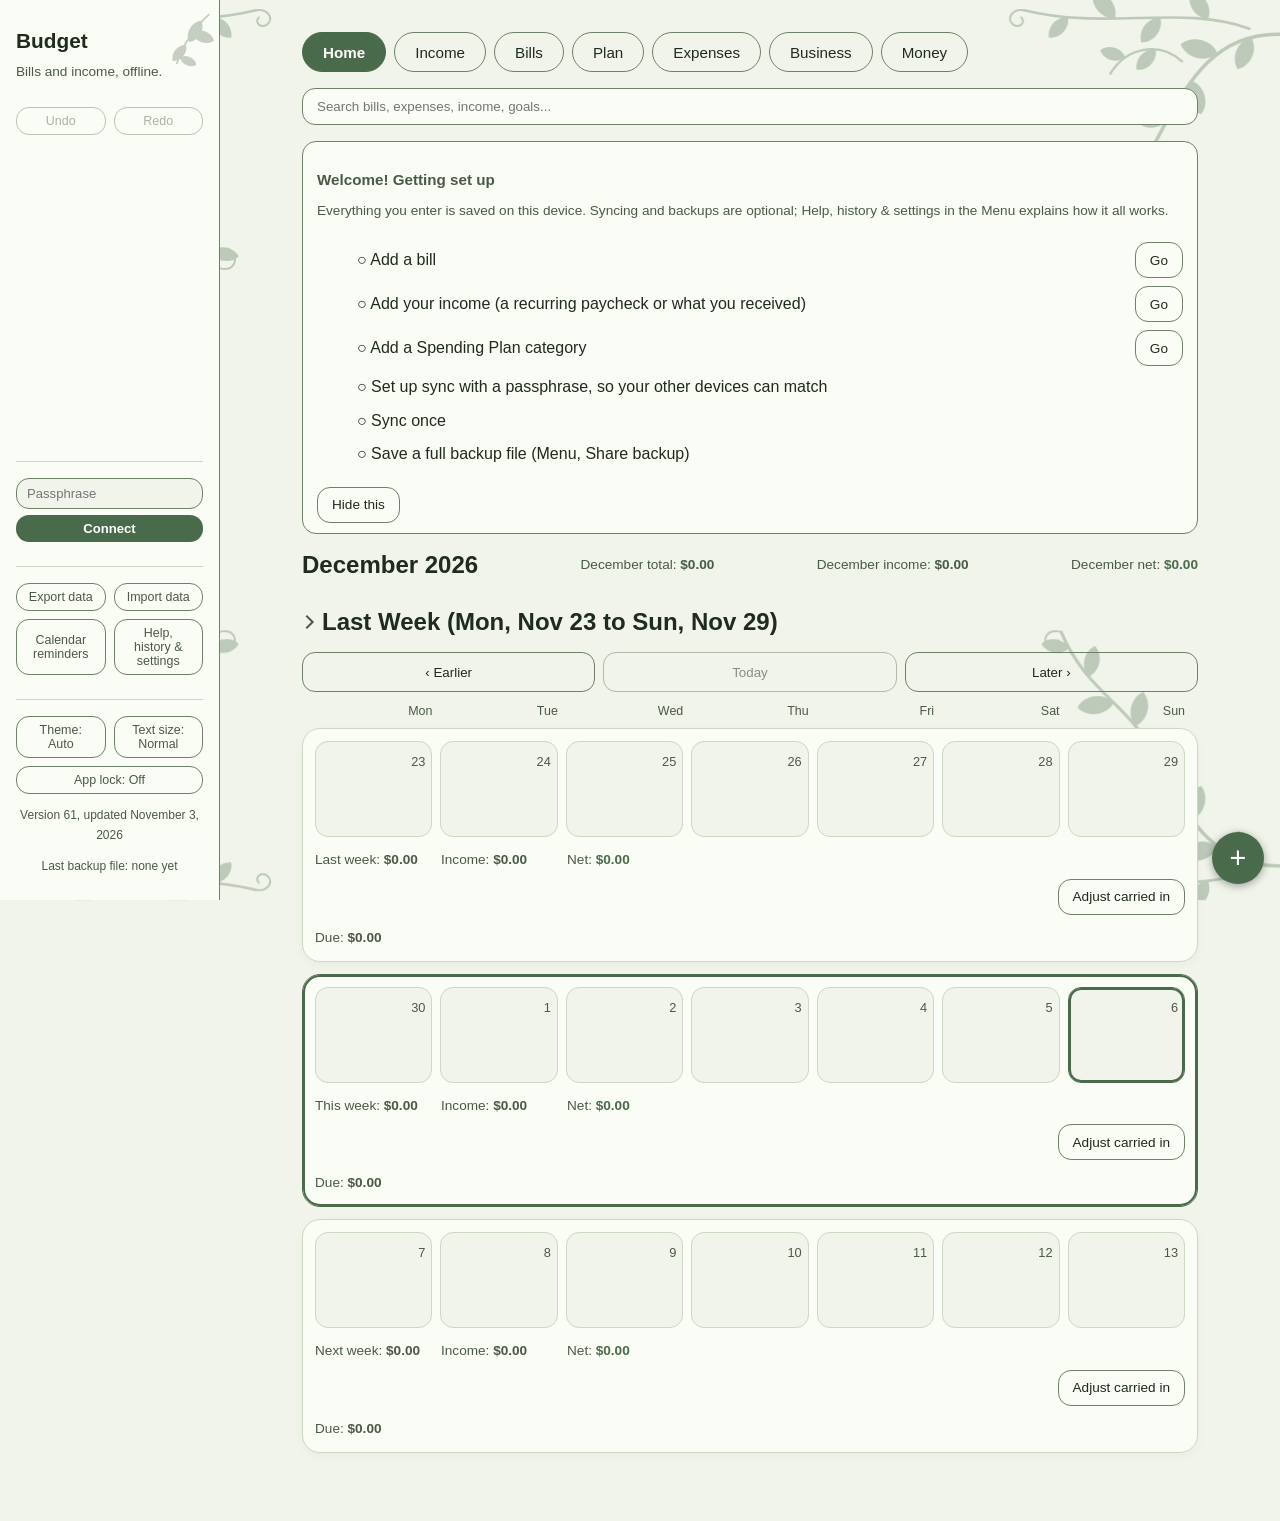
==== commit 242dc628: "Debt payment change on a specific day (this month or later); remove a mistaken extra payment (v61) C" ====
--- a/index.html
+++ b/index.html
@@ -552,7 +552,7 @@
 
         <details class="fold" id="fold-debts" open>
           <summary class="fold-summary"><h2>Debt Payoff</h2></summary>
-          <p class="stats-line">When each debt is paid off at its monthly payment, and about how much interest that costs. Type an extra amount to see what paying more would change, or use Pay extra on a debt to take an extra payment off what you owe. To pay a different amount in one coming month, use Change that month.</p>
+          <p class="stats-line">When each debt is paid off at its monthly payment, and about how much interest that costs. Type an extra amount to see what paying more would change, or use Pay extra on a debt to take an extra payment off what you owe. To pay a different amount on a chosen day (this month or later), use Change that payment.</p>
           <input type="number" inputmode="decimal" id="debt-extra-input" min="0" step="0.01" placeholder="Extra per month (optional)" aria-label="Extra amount to pay each month">
           <ul class="card-list flat-list" id="debt-list"></ul>
           <p class="empty-state" id="debt-empty" hidden>No debts with a balance. Add an account you owe above.</p>
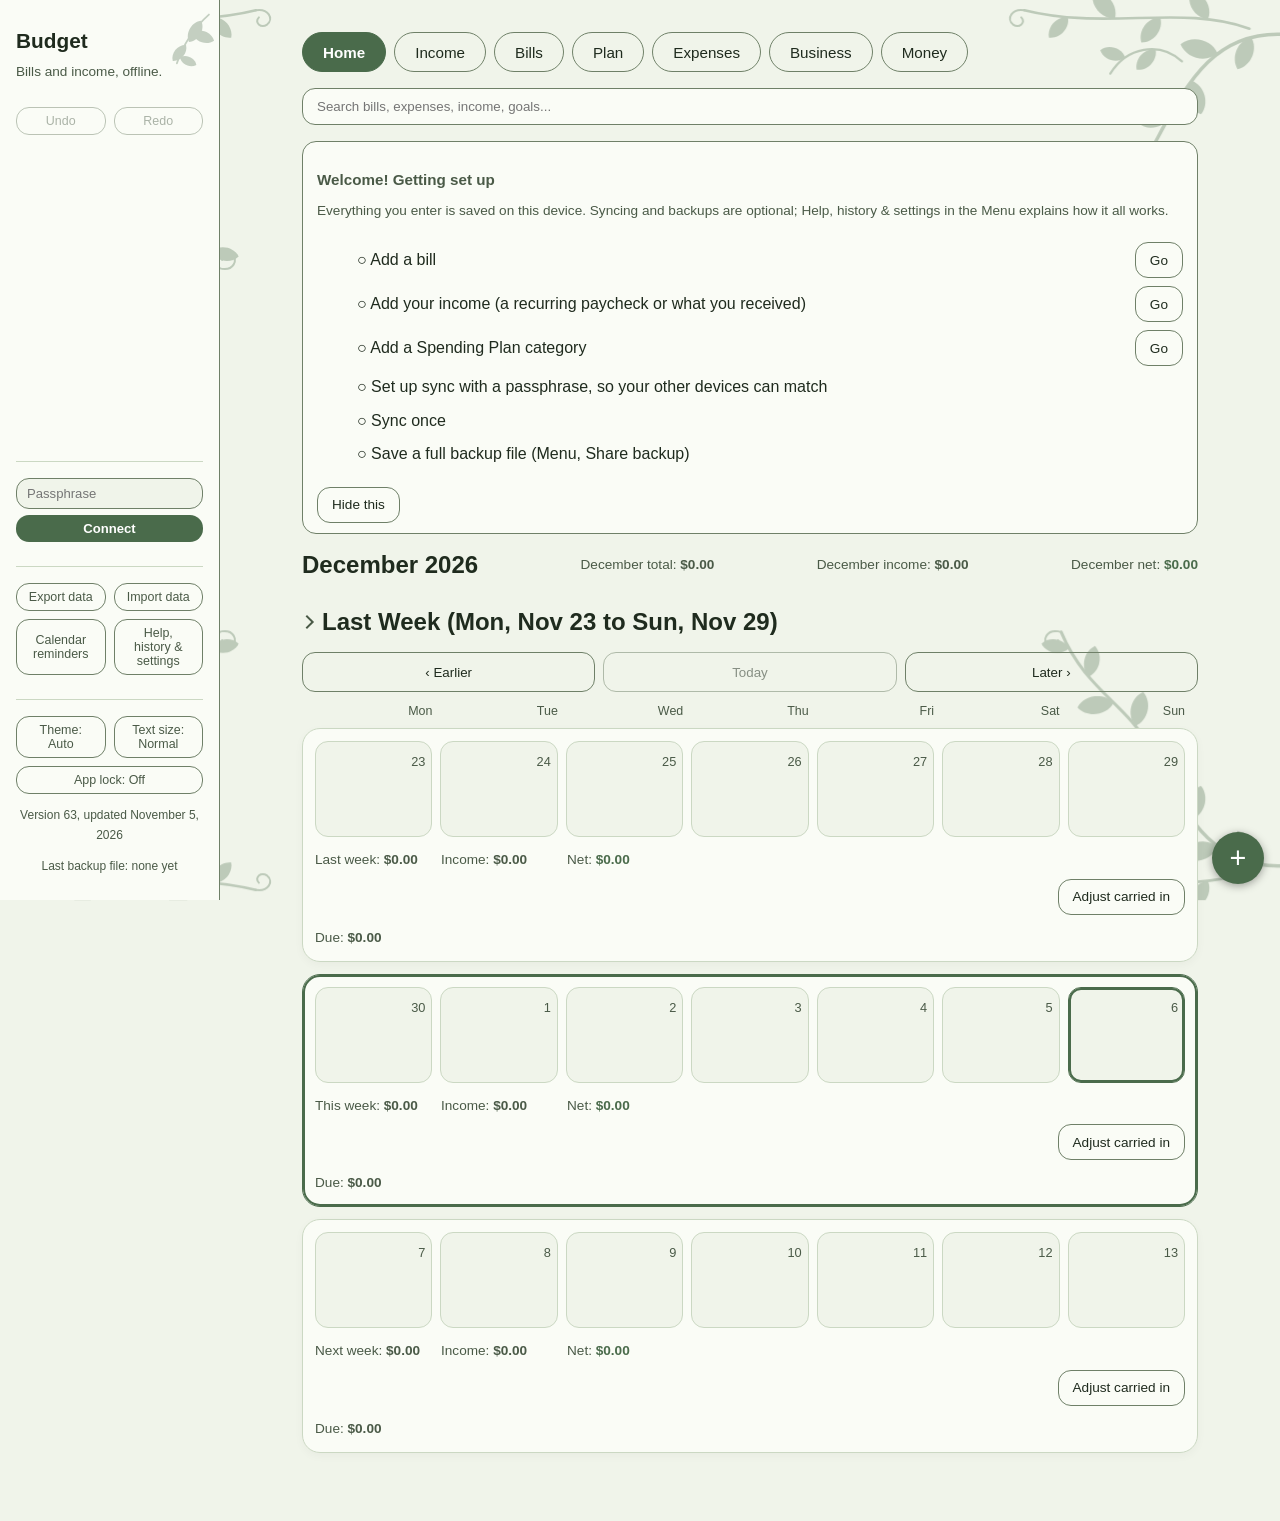
==== commit 54de17da: "Ask to add a repeating expense to Bills, and an Add to bills button for it and for debt payments (v6" ====
--- a/index.html
+++ b/index.html
@@ -412,6 +412,18 @@
             <p class="form-error" id="repeat-form-error" hidden></p>
             <button type="submit">Add repeating expense</button>
           </form>
+          <!-- Shown after adding a repeating expense or tapping its Add to bills button: offers to put it on the Bills list. -->
+          <div id="repeat-bill-prompt" hidden>
+            <p class="stats-line" id="repeat-bill-question"></p>
+            <form class="add-form" id="repeat-bill-form">
+              <label class="date-field">First bill date
+                <input type="date" id="repeat-bill-date" min="1990-01-01" max="2100-12-31" aria-label="First bill date">
+              </label>
+              <button type="submit" id="repeat-bill-yes">Yes, add it</button>
+              <button type="button" id="repeat-bill-no">No</button>
+            </form>
+            <p class="form-error" id="repeat-bill-error" hidden></p>
+          </div>
         </details>
 
         <details class="fold" id="fold-expense-shops">
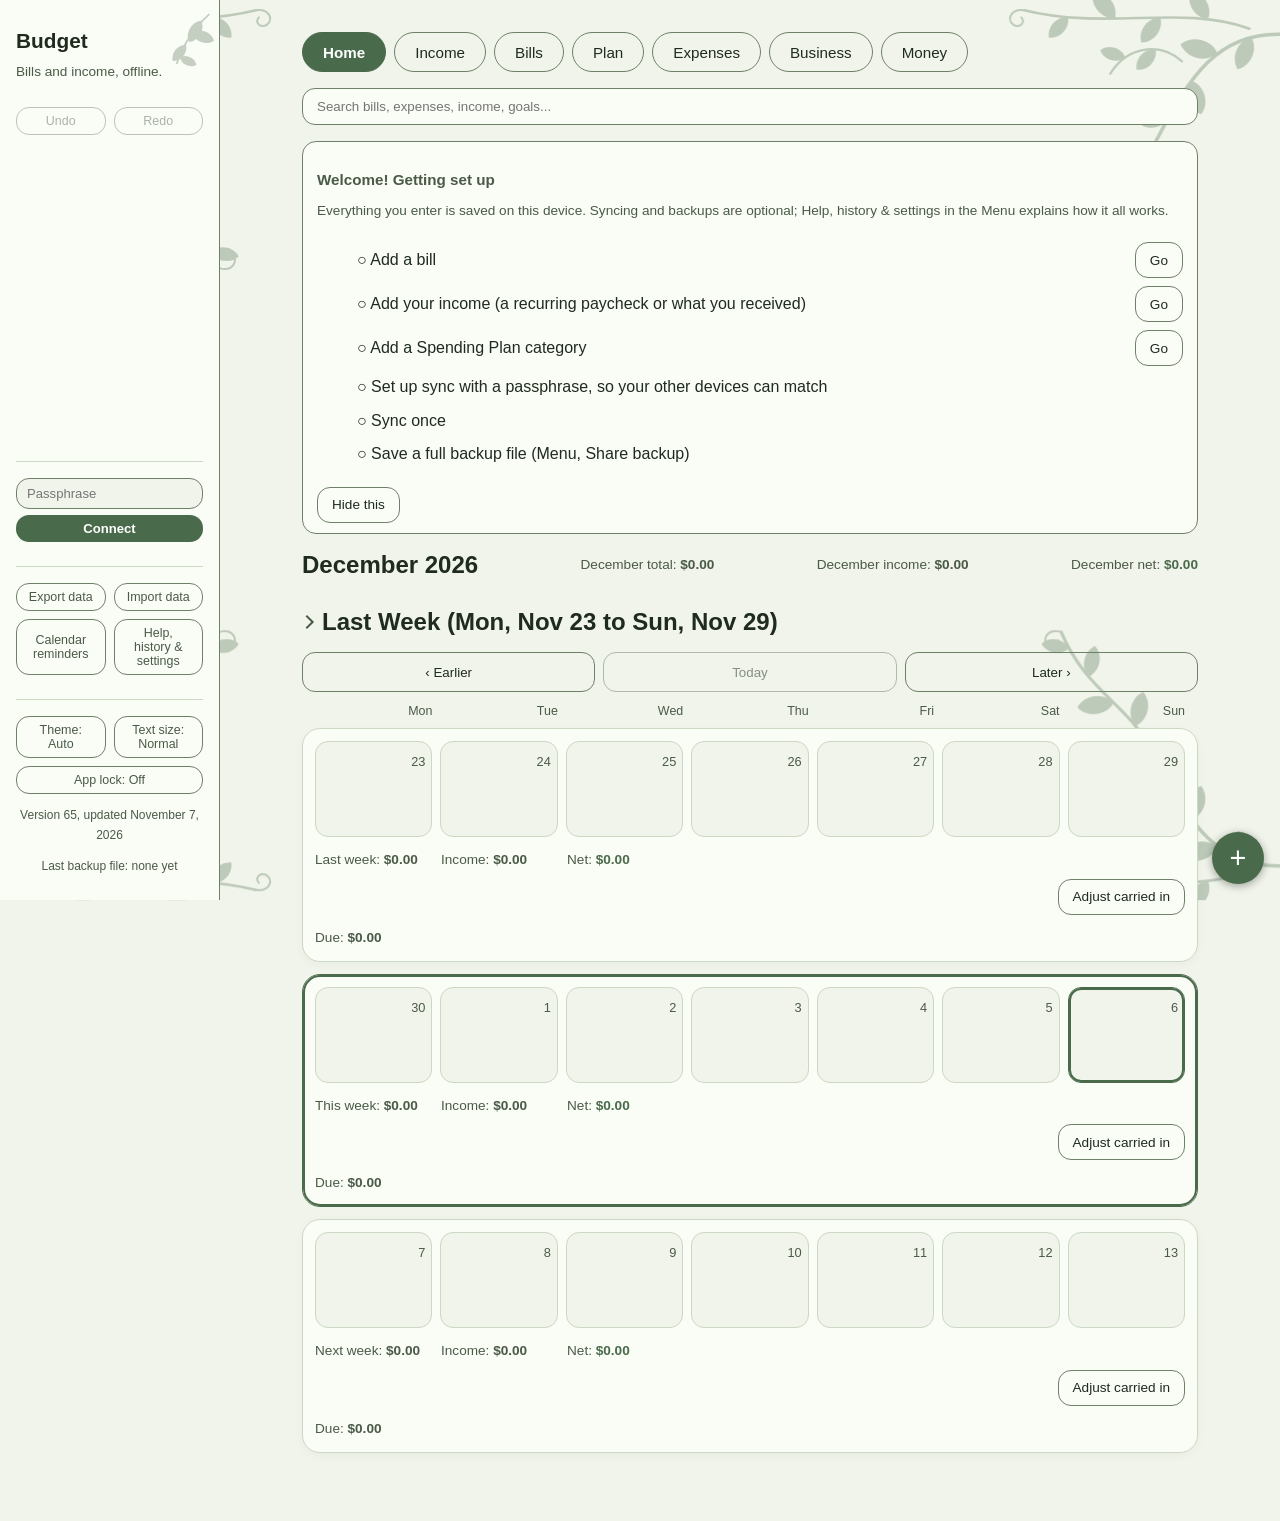
==== commit 6ac34ac3: "Fixes from a full code review: debt payoff, undo, import deletes, planned bill amounts, sync server " ====
--- a/index.html
+++ b/index.html
@@ -419,7 +419,7 @@
               <label class="date-field">First bill date
                 <input type="date" id="repeat-bill-date" min="1990-01-01" max="2100-12-31" aria-label="First bill date">
               </label>
-              <button type="submit" id="repeat-bill-yes">Yes, add it</button>
+              <button type="submit">Yes, add it</button>
               <button type="button" id="repeat-bill-no">No</button>
             </form>
             <p class="form-error" id="repeat-bill-error" hidden></p>
@@ -555,7 +555,7 @@
               <label class="date-field">Next payment date
                 <input type="date" id="debt-bill-date" min="1990-01-01" max="2100-12-31" aria-label="Next payment date">
               </label>
-              <button type="submit" id="debt-bill-yes">Yes, add it</button>
+              <button type="submit">Yes, add it</button>
               <button type="button" id="debt-bill-no">No</button>
             </form>
             <p class="form-error" id="debt-bill-error" hidden></p>
--- a/style.css
+++ b/style.css
@@ -109,7 +109,7 @@
 
 /* Keyboard focus ring for every interactive element. */
 
-:is(button, input, select, textarea, a):focus-visible {
+:is(button, input, select, textarea, a, summary):focus-visible {
   outline: 2px solid var(--accent-lavender);
   outline-offset: 2px;
 }
@@ -481,7 +481,7 @@
   max-width: 960px;
 }
 
-/* The tabs (Home, Income, Bills, Plan, Expenses): pills above the page on wide screens (wrapping onto a second line
+/* The tabs (Home, Income, Bills, Plan, Expenses, Business, Money): pills above the page on wide screens (wrapping onto a second line
    when the column is narrow); the phone block at the end of the file turns the row into a bar along the bottom
    of the screen. */
 
@@ -1377,6 +1377,9 @@
 /* When printing the report, everything but the report is hidden and the report is plain black on white. */
 
 @media print {
+  /* The corner vines are background art: they are not printed even when the browser prints backgrounds. */
+  html::before, html::after, body::before, body::after { display: none; }
+
   /* Everything on the page except the report. */
 
   body.printing-report > *:not(.print-report) { display: none !important; }
@@ -1563,7 +1566,7 @@
 
 /* The line that opens and closes the history. */
 
-.goal-history-summary { cursor: pointer; color: var(--muted); }
+.goal-history-summary { cursor: pointer; color: var(--muted); padding: 10px 0; }
 
 /* The history rows: a plain list, one entry per line with its Delete button at the end. */
 
@@ -1629,6 +1632,18 @@
   margin: 8px 0;
 }
 
+/* display: flex above would otherwise beat the hidden attribute on the panels that wait for a bank file. */
+
+.bank-bulk[hidden], .bank-map[hidden] { display: none; }
+
+/* A chosen file's box never makes the page scroll sideways on a narrow phone. */
+
+input[type="file"] { max-width: 100%; }
+
+/* The "No" choices in the add-to-bills questions are outlined so "Yes, add it" stays the main action. */
+
+.add-form #repeat-bill-no, .add-form #debt-bill-no { border: 1px solid var(--border); background: transparent; color: var(--text); font-weight: 400; }
+
 /* A repeating expense that is due: what it is, then Log it and Skip. */
 
 .repeat-due {
@@ -1657,10 +1672,12 @@
 
 .custom-repeat[hidden] { display: none; }
 
-/* The number box is narrow (it only holds one or two digits) and the weeks/months box fits its words; the form rules
-   that stretch every box to the full width are more specific, so these name the type. */
+/* The number box is narrow (it only holds one or two digits); the form rules that stretch every box to the full width
+   are more specific, so this names the type. */
 
 .custom-repeat input[type="number"] { width: 72px; }
+
+/* The weeks/months box is as wide as its words. */
 
 .custom-repeat select { width: auto; }
 
@@ -2916,7 +2933,8 @@
   /* Finger-sized tap targets for the small buttons. */
 
   .chip, .sync-change-btn, .reminder-banner-btn, .small-btn, .add-form .today-btn, .data-io-btn,
-  .undo-redo-panel button, .paid-history-nav, .sidebar-toggle, .quick-sync-btn:not([hidden]) { min-height: 40px; }
+  .undo-redo-panel button, .paid-history-nav, .sidebar-toggle, .quick-sync-btn:not([hidden]),
+  .budget-day-close, .sync-setup-form button { min-height: 40px; }
 
   /* iOS Safari zooms the page when a text control under 16px gets focus. Many more specific
      rules set their own smaller sizes (add and edit forms, the sync passphrase box), so this one needs !important to win everywhere. */
@@ -2924,6 +2942,6 @@
   input:not([type="checkbox"]):not([type="radio"]),
   select,
   textarea {
-    font-size: 16px !important;
-  }
-}
+    font-size: max(16px, 1rem) !important;
+  }
+}
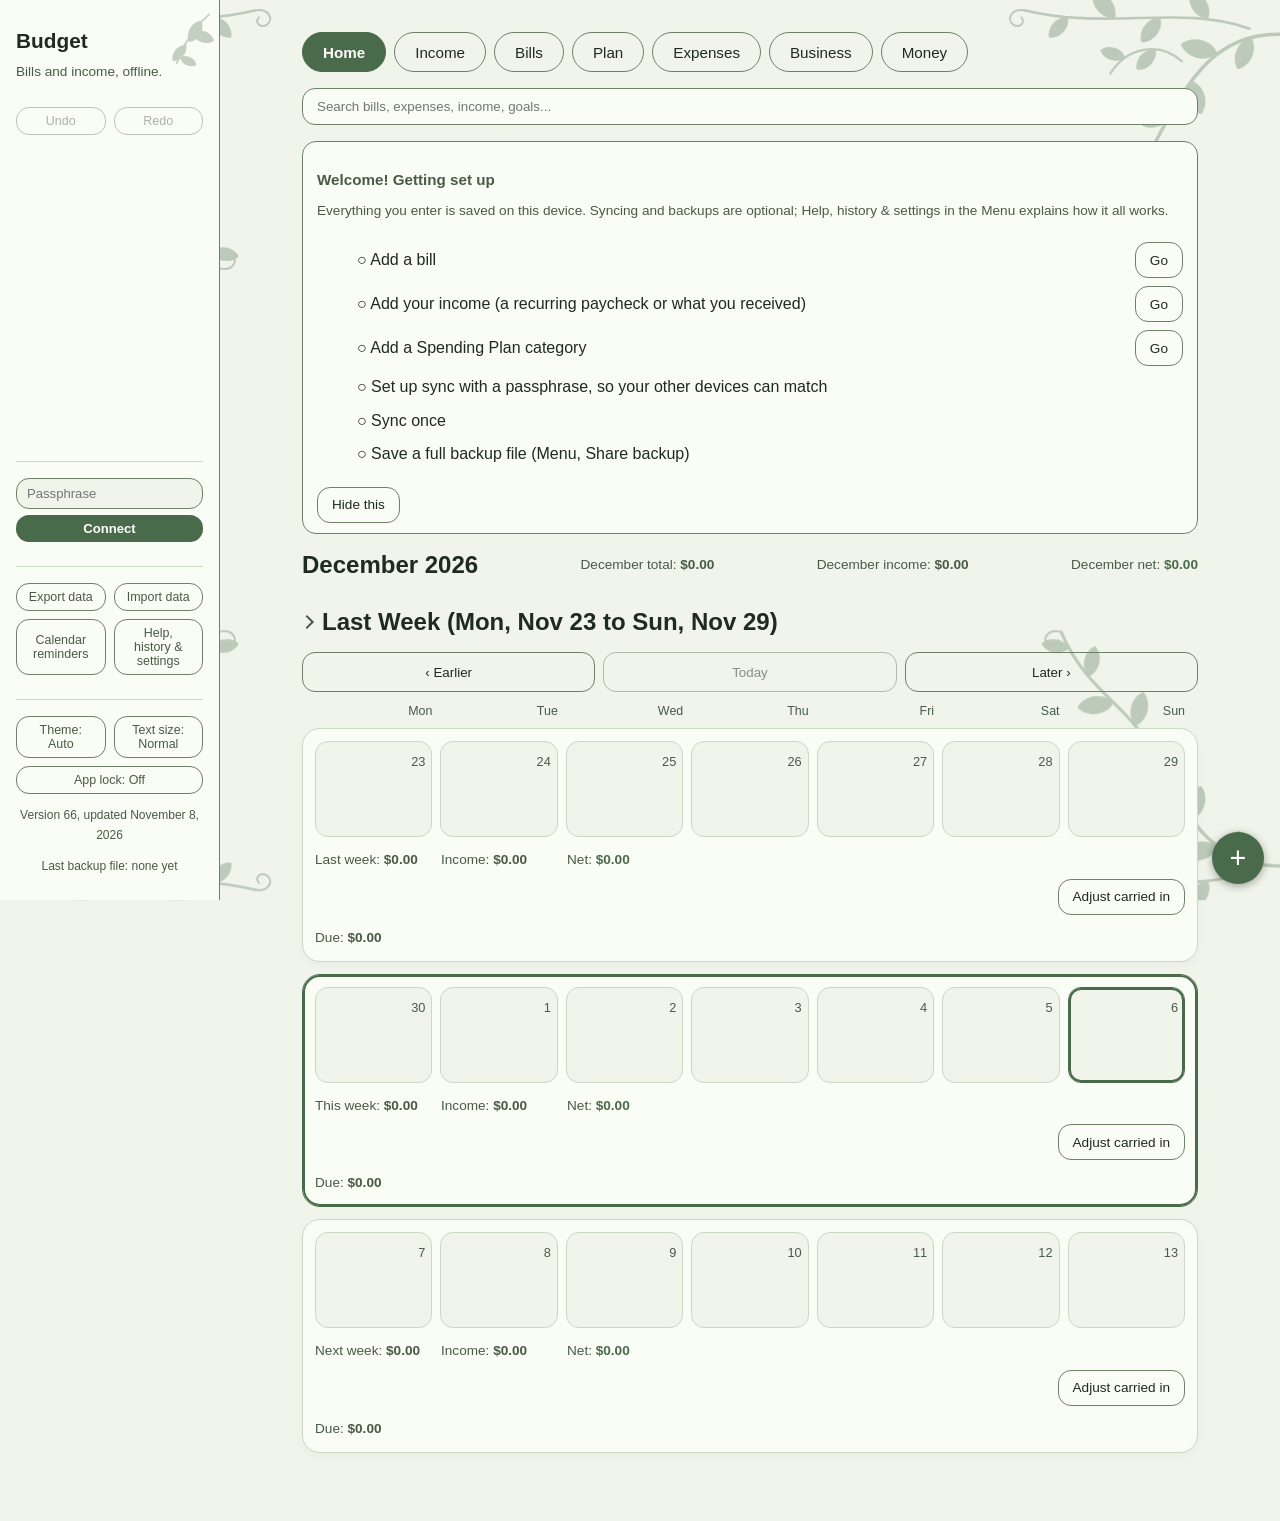
==== commit 4792b289: "Paid by Mom option for bills, and review suggestions: tab bar, hover, margins, import names, server " ====
--- a/index.html
+++ b/index.html
@@ -762,6 +762,7 @@
         <p class="form-error pay-other-error" hidden></p>
         <div class="pay-other-buttons">
           <button type="submit">Save amount</button>
+          <button type="button" class="pay-mom-btn" title="Mom paid this directly: it leaves the amount due and does not count as money you spent">Paid by Mom</button>
           <button type="button" class="pay-skip-btn" title="Count this date as not owed, with nothing paid">Skip this date</button>
           <button type="button" class="pay-other-cancel">Cancel</button>
         </div>
--- a/style.css
+++ b/style.css
@@ -101,6 +101,12 @@
   line-height: 1.6;
 }
 
+/* Buttons and fields use the page font instead of each browser's own. */
+
+button, input, select, textarea {
+  font-family: inherit;
+}
+
 /* Headings use the handwriting-style heading font. */
 
 h1, h2, h3 {
@@ -310,10 +316,12 @@
 
 /* Accent colour when hovered (but not while disabled). */
 
-.undo-redo-panel button:hover:not(:disabled),
-.data-io-btn:hover {
-  color: var(--accent);
-  border-color: var(--accent);
+@media (hover: hover) {
+  .undo-redo-panel button:hover:not(:disabled),
+  .data-io-btn:hover {
+    color: var(--accent);
+    border-color: var(--accent);
+  }
 }
 
 /* Dimmed when there is nothing to undo or redo. */
@@ -382,9 +390,11 @@
 
 /* Accent colour when hovered. */
 
-.sync-change-btn:hover {
-  color: var(--accent);
-  border-color: var(--accent);
+@media (hover: hover) {
+  .sync-change-btn:hover {
+    color: var(--accent);
+    border-color: var(--accent);
+  }
 }
 
 /* The Sync now button highlights itself when there is something to send (the ID wins over :hover). */
@@ -441,7 +451,9 @@
 
 /* Slightly dimmed when hovered. */
 
-.sync-setup-form button:hover { opacity: 0.9; }
+@media (hover: hover) {
+  .sync-setup-form button:hover { opacity: 0.9; }
+}
 
 /* Two boxes under the sync area: the backup buttons, then the Theme, Text size and App lock buttons with the version. */
 
@@ -509,9 +521,11 @@
 
 /* Accent colour when hovered. */
 
-.tabbar-btn:hover {
-  color: var(--accent);
-  border-color: var(--accent);
+@media (hover: hover) {
+  .tabbar-btn:hover {
+    color: var(--accent);
+    border-color: var(--accent);
+  }
 }
 
 /* The tab on screen is filled in (it stays readable while hovered). */
@@ -603,8 +617,10 @@
 
 /* Cards lift slightly when hovered. */
 
-.bill-card:hover, .recurring-income-card:hover {
-  box-shadow: 0 6px 20px rgba(0, 0, 0, 0.055);
+@media (hover: hover) {
+  .bill-card:hover, .recurring-income-card:hover {
+    box-shadow: 0 6px 20px rgba(0, 0, 0, 0.055);
+  }
 }
 
 /* A just-added bill's card flashes once so you can see where it landed. */
@@ -646,22 +662,26 @@
 
 /* Accent colour when hovered (but not while disabled). */
 
-.edit-btn:hover,
-.cancel-btn:hover,
-.pay-other-btn:hover:not(:disabled),
-.catch-up-btn:hover,
-.guess-spent-btn:hover,
-.guess-spent-cancel:hover,
-.mark-oldest-paid-btn:hover:not(:disabled) {
-  color: var(--accent);
-  border-color: var(--accent);
+@media (hover: hover) {
+  .edit-btn:hover,
+  .cancel-btn:hover,
+  .pay-other-btn:hover:not(:disabled),
+  .catch-up-btn:hover,
+  .guess-spent-btn:hover,
+  .guess-spent-cancel:hover,
+  .mark-oldest-paid-btn:hover:not(:disabled) {
+    color: var(--accent);
+    border-color: var(--accent);
+  }
 }
 
 /* Orange-red when hovered, as a warning. */
 
-.delete-btn:hover {
-  color: var(--accent-2);
-  border-color: var(--accent-2);
+@media (hover: hover) {
+  .delete-btn:hover {
+    color: var(--accent-2);
+    border-color: var(--accent-2);
+  }
 }
 
 /* Dimmed when nothing is owed. */
@@ -717,9 +737,11 @@
 
 /* Accent colour when hovered. */
 
-.chip:hover {
-  border-color: var(--accent);
-  color: var(--accent);
+@media (hover: hover) {
+  .chip:hover {
+    border-color: var(--accent);
+    color: var(--accent);
+  }
 }
 
 /* The chip whose filter is currently on. */
@@ -755,6 +777,7 @@
 
 .add-form input[type="text"],
 .add-form input[type="date"],
+.add-form input[type="month"],
 .add-form input[type="number"],
 .add-form select {
   flex: 1 1 160px;
@@ -803,7 +826,9 @@
 
 /* Slightly dimmed when hovered. */
 
-.add-form button:hover { opacity: 0.9; }
+@media (hover: hover) {
+  .add-form button:hover { opacity: 0.9; }
+}
 
 /* The small Today button under a date box: it only fills the box, so it is an outline, not the form's submit button. */
 
@@ -846,7 +871,8 @@
    centres the date text, so they could poke out of their box. Dropping the native look and
    letting them shrink fixes it. */
 
-input[type="date"] {
+input[type="date"],
+input[type="month"] {
   -webkit-appearance: none;
   appearance: none;
   display: block;
@@ -956,8 +982,10 @@
 
 /* Slightly dimmed when hovered. */
 
-.bill-edit-form button[type="submit"]:hover, .recurring-income-edit-form button[type="submit"]:hover {
-  opacity: 0.9;
+@media (hover: hover) {
+  .bill-edit-form button[type="submit"]:hover, .recurring-income-edit-form button[type="submit"]:hover {
+    opacity: 0.9;
+  }
 }
 
 /* Small note in the bill edit form about already-paid amounts. */
@@ -1321,7 +1349,9 @@
 
 /* Accent colour when hovered. */
 
-.small-btn:hover { border-color: var(--accent); color: var(--accent); }
+@media (hover: hover) {
+  .small-btn:hover { border-color: var(--accent); color: var(--accent); }
+}
 
 /* The search box and its matches at the top of Home. */
 
@@ -1945,7 +1975,9 @@
 
 /* Accent colour when hovered. */
 
-.calendar-nav-btn:hover:not(:disabled) { color: var(--accent); border-color: var(--accent); }
+@media (hover: hover) {
+  .calendar-nav-btn:hover:not(:disabled) { color: var(--accent); border-color: var(--accent); }
+}
 
 /* Today is dimmed while the calendar is already on this week. */
 
@@ -2250,7 +2282,9 @@
 
 /* Accent colour when hovered. */
 
-.reminder-banner-btn:hover { color: var(--accent); border-color: var(--accent); }
+@media (hover: hover) {
+  .reminder-banner-btn:hover { color: var(--accent); border-color: var(--accent); }
+}
 
 /* The "new version is ready" bar stands out from the reminder banners with the accent colour. */
 
@@ -2388,7 +2422,9 @@
 
 /* Accent colour when hovered. */
 
-.paid-history-nav:hover { color: var(--accent); border-color: var(--accent); }
+@media (hover: hover) {
+  .paid-history-nav:hover { color: var(--accent); border-color: var(--accent); }
+}
 
 /* The month name between the arrows. */
 
@@ -2781,7 +2817,11 @@
 
   /* Room under the last card for the tab bar and the + button above it. */
 
-  .content { padding-bottom: 150px; }
+  .content {
+    padding-left: 16px;
+    padding-right: 16px;
+    padding-bottom: 150px;
+  }
 
   /* The tabs become a bar along the bottom of the screen (under the sheets, which are higher). */
 
@@ -2796,15 +2836,17 @@
     padding: 8px 12px calc(8px + env(safe-area-inset-bottom));
     background: var(--surface);
     border-top: 1px solid var(--border);
+    flex-wrap: nowrap;
+    overflow-x: auto; /* on a very narrow screen or with large text the tabs scroll sideways rather than wrapping over the floating buttons */
   }
 
   /* Each tab takes the space its label needs and shares out the rest, and is finger-sized; the type is a little smaller
      so all seven tabs fit on one row. */
 
   .tabbar-btn {
-    flex: 1 1 auto;
+    flex: 1 0 auto;
     min-height: 44px;
-    padding: 8px 3px;
+    padding: 8px 6px;
     border-radius: 13px;
     font-size: 0.7rem;
   }
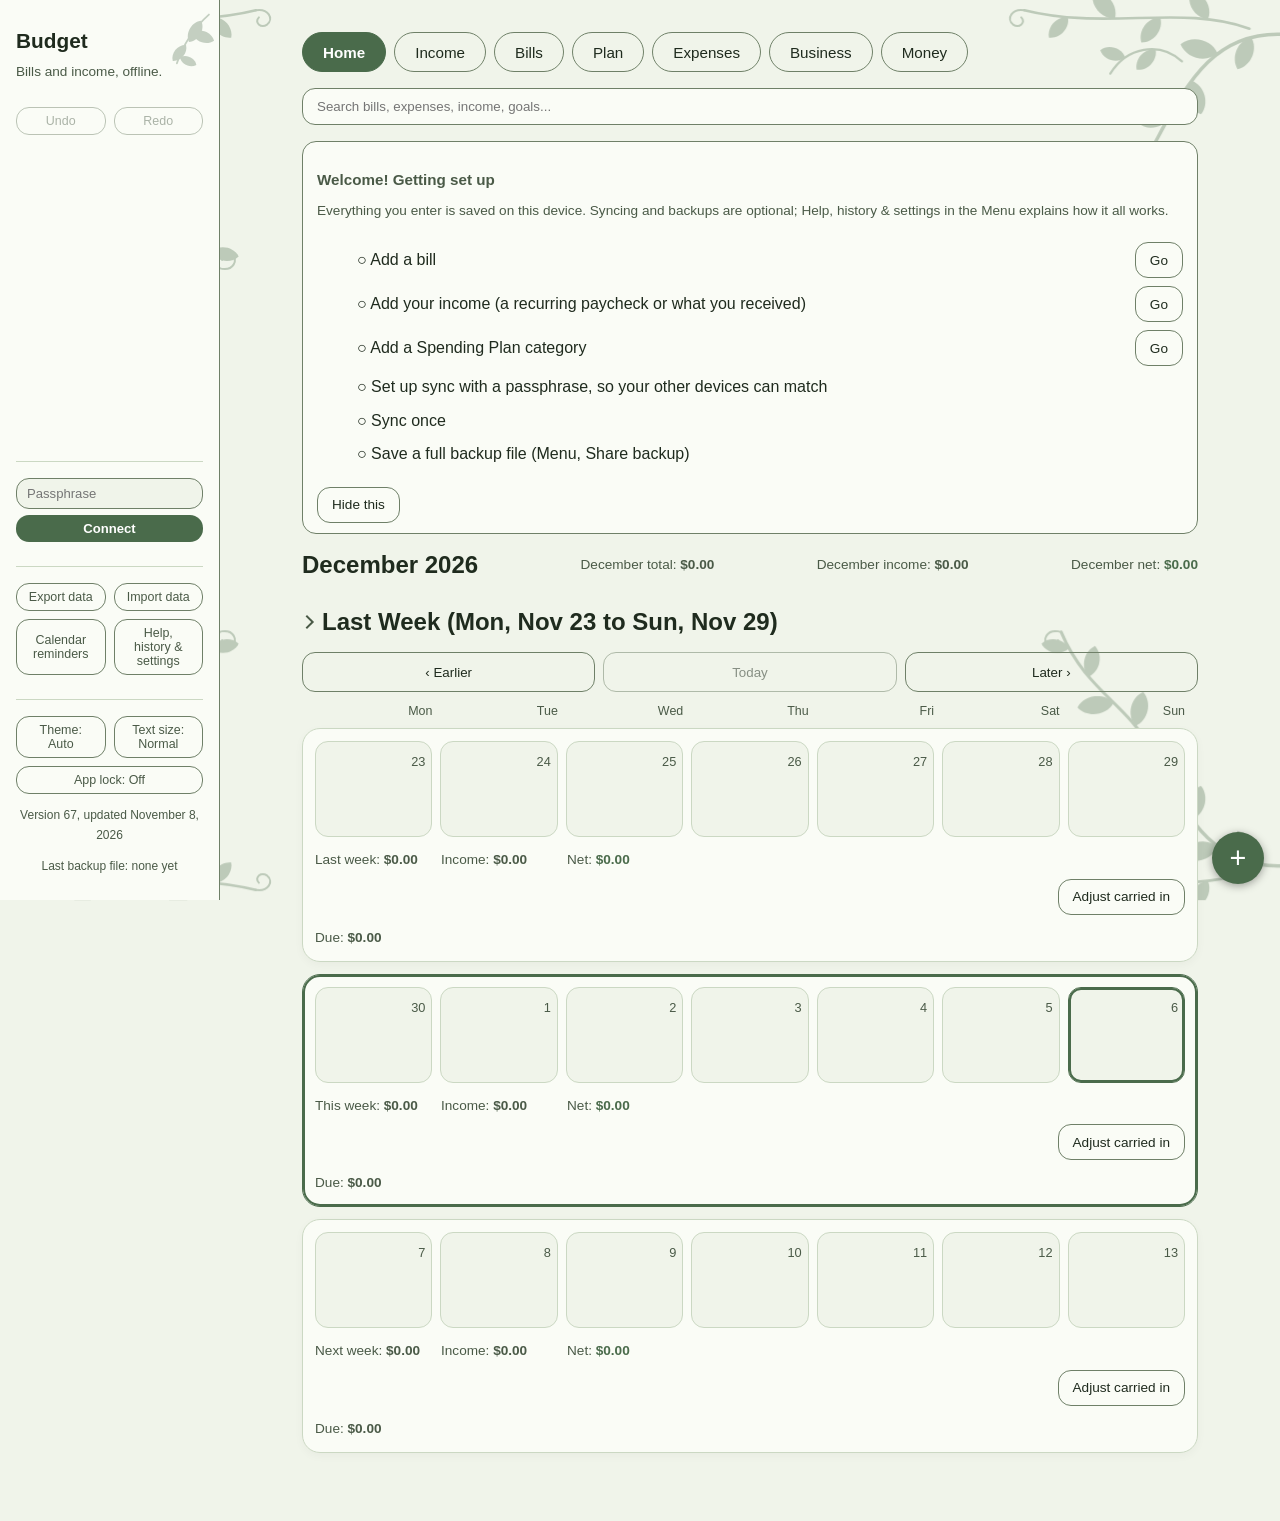
==== commit e2527bec: "Bank import reads more files: any file type, other separators, notes above the header, more date for" ====
--- a/index.html
+++ b/index.html
@@ -446,7 +446,7 @@
             <p class="form-error" id="bank-rule-error" hidden></p>
             <button type="submit">Add rule</button>
           </form>
-          <input type="file" id="bank-file-input" accept=".csv,text/csv" aria-label="Chase transactions CSV file">
+          <input type="file" id="bank-file-input" aria-label="Bank transactions file (CSV, text or QFX/OFX)">
           <p class="stats-line" id="bank-summary"></p>
           <div class="bank-bulk" id="bank-balance" hidden>
             <span id="bank-balance-text"></span>
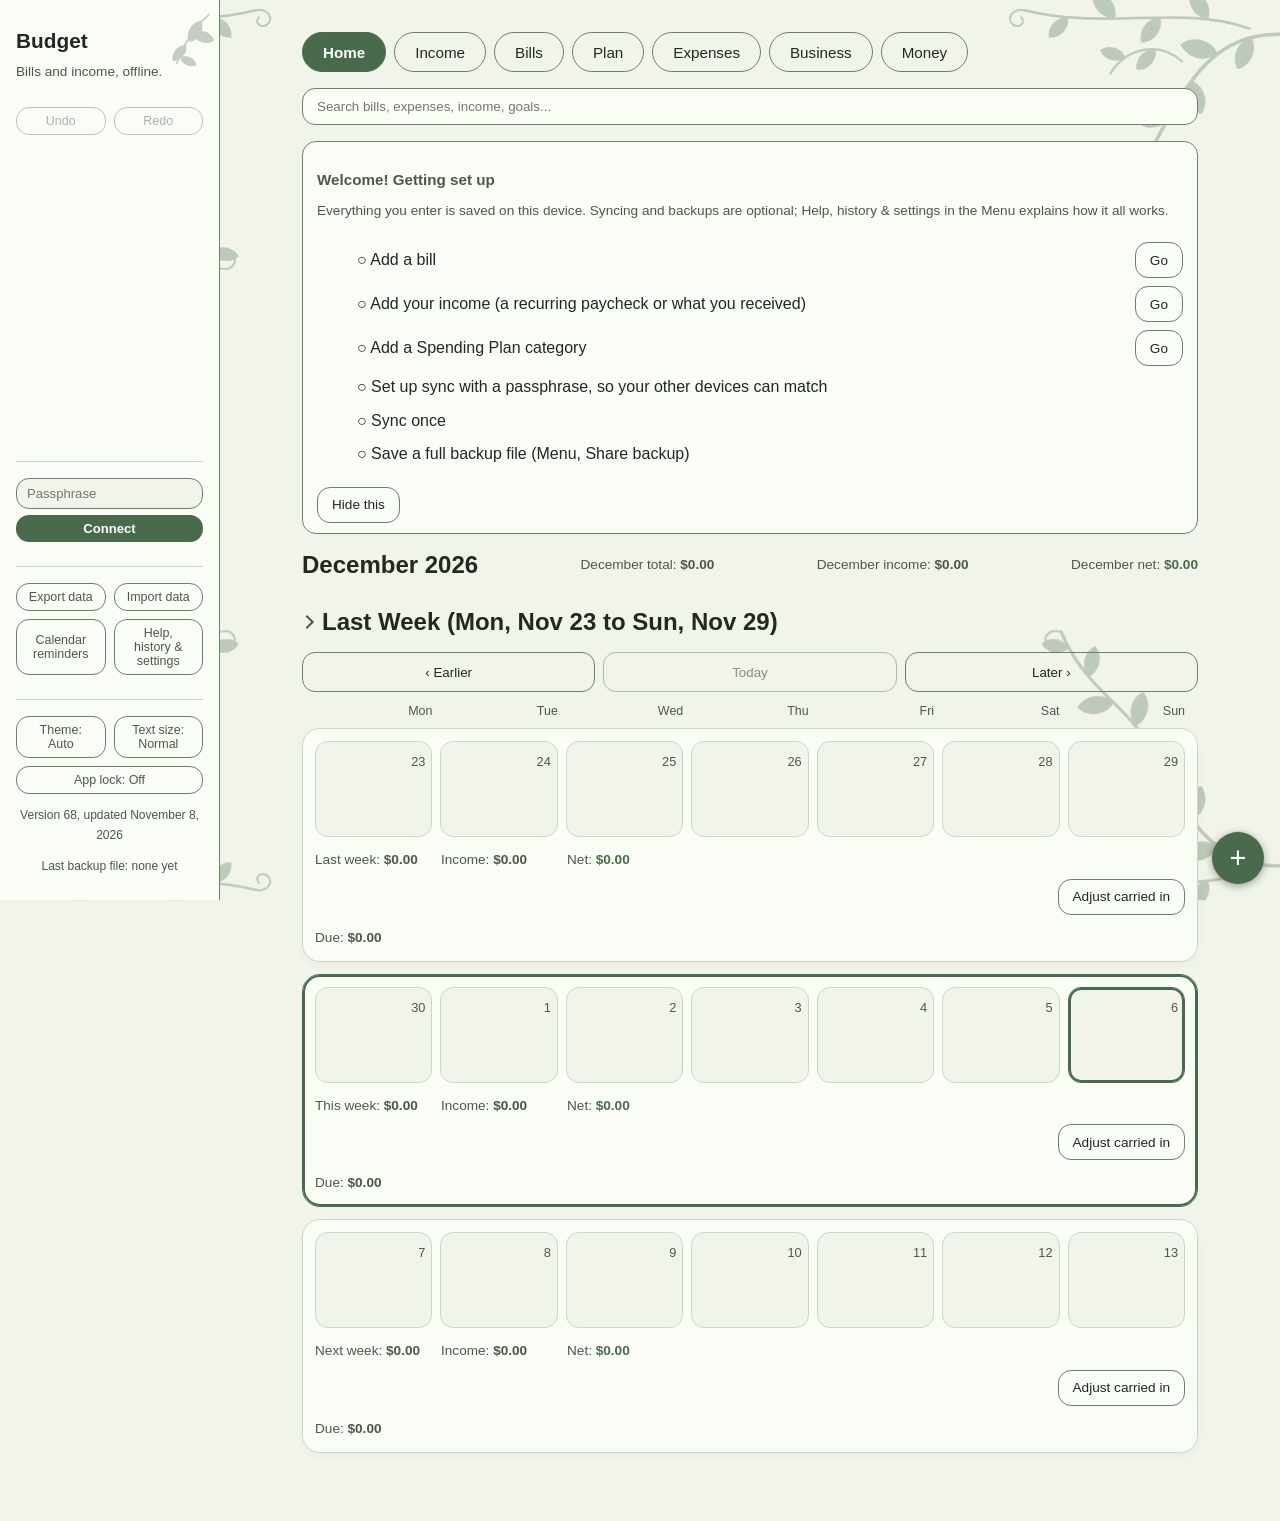
==== commit 13fb5069: "Bank import reads PDF statements, or text pasted from one (v68) Co-Authored-By: Claude Sonnet 5.5 <n" ====
--- a/index.html
+++ b/index.html
@@ -446,7 +446,10 @@
             <p class="form-error" id="bank-rule-error" hidden></p>
             <button type="submit">Add rule</button>
           </form>
-          <input type="file" id="bank-file-input" aria-label="Bank transactions file (CSV, text or QFX/OFX)">
+          <input type="file" id="bank-file-input" aria-label="Bank transactions file (CSV, text, QFX/OFX or PDF)">
+          <label class="stats-line" for="bank-paste-input">Or paste the text copied from a statement (open the PDF, select all, copy):</label>
+          <textarea id="bank-paste-input" class="bank-paste" rows="4" aria-label="Text copied from a bank statement"></textarea>
+          <button type="button" class="small-btn" id="bank-paste-btn">Read pasted text</button>
           <p class="stats-line" id="bank-summary"></p>
           <div class="bank-bulk" id="bank-balance" hidden>
             <span id="bank-balance-text"></span>
--- a/style.css
+++ b/style.css
@@ -867,6 +867,19 @@
   flex: none;
 }
 
+/* The box for text copied from a statement: full width, in the same look as the other fields. */
+.bank-paste {
+  display: block;
+  width: 100%;
+  margin: 8px 0;
+  padding: 9px 12px;
+  border: 1px solid var(--border);
+  border-radius: 13px;
+  background: var(--bg);
+  color: var(--text);
+  font-family: inherit;
+}
+
 /* Phone fix for every date input. iPhone Safari gives date inputs their own minimum width and
    centres the date text, so they could poke out of their box. Dropping the native look and
    letting them shrink fixes it. */
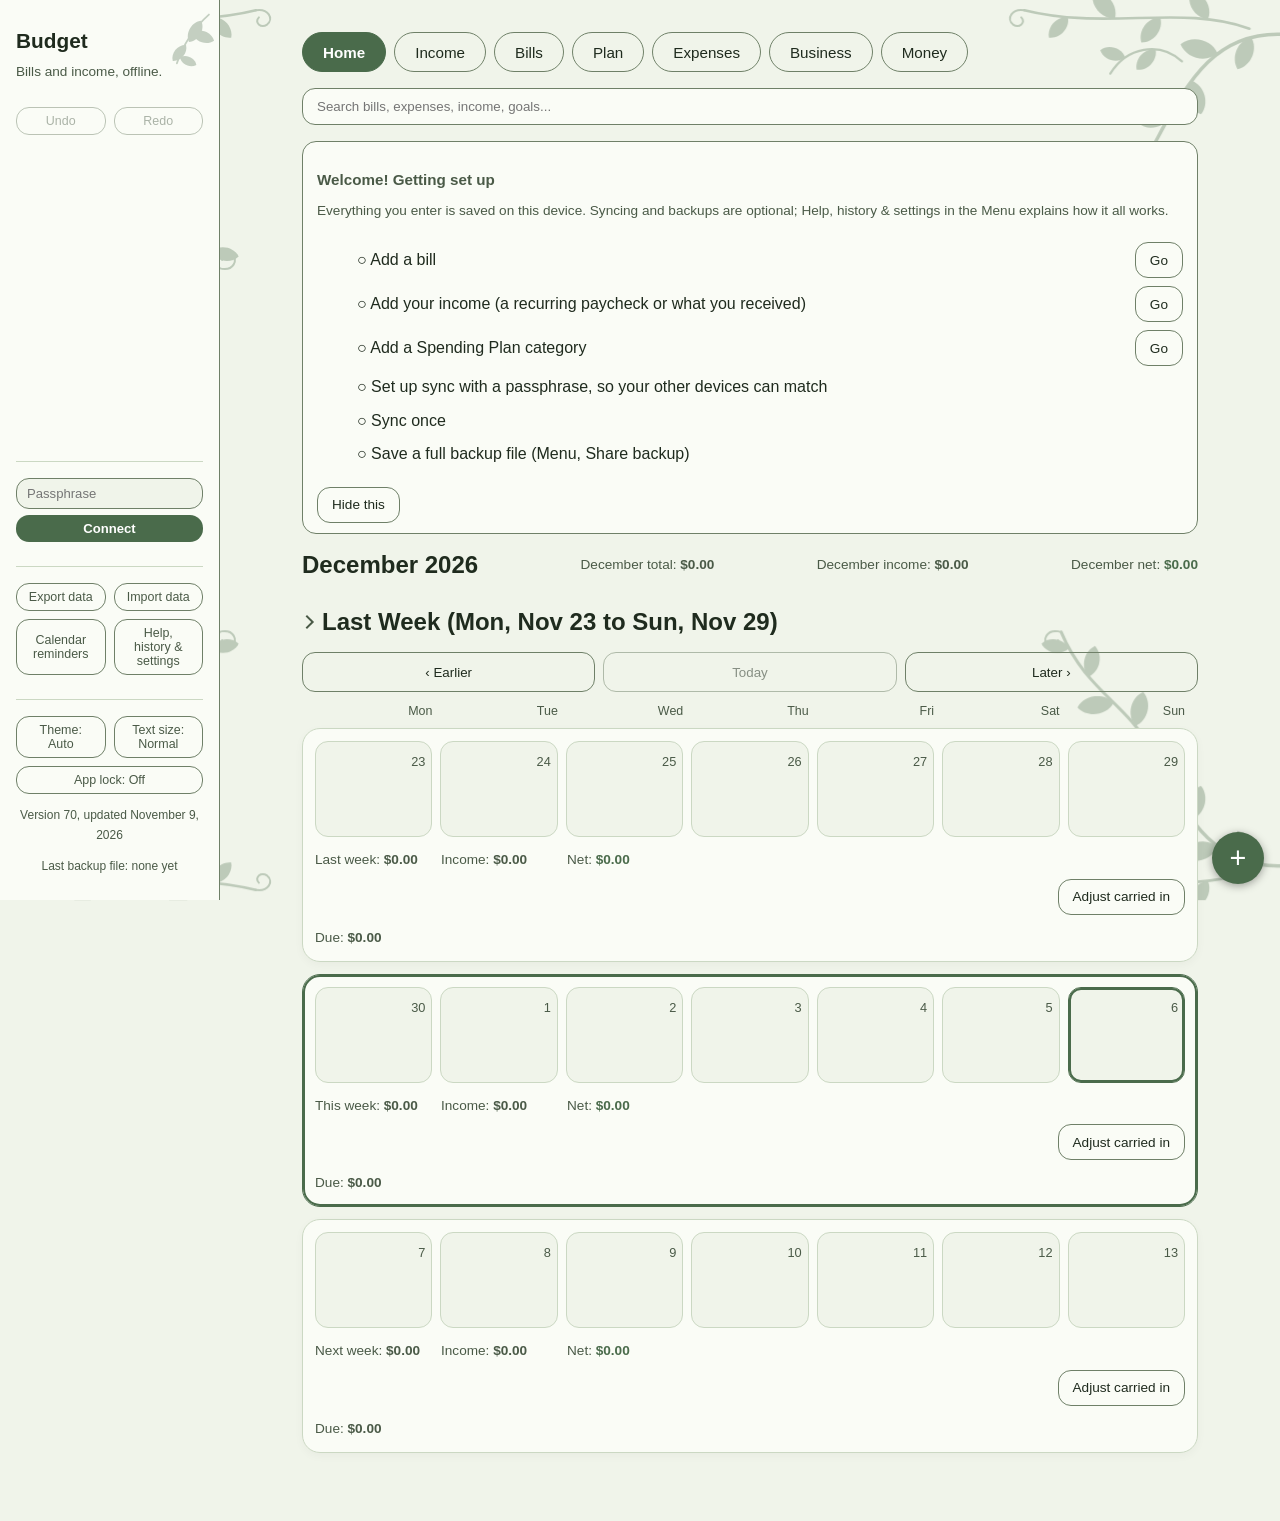
==== commit 5eada4c3: "Spent and Net after spending next to the week, month and pay period totals (v70) Co-Authored-By: Cla" ====
--- a/index.html
+++ b/index.html
@@ -157,6 +157,8 @@
           <p class="budget-month-total" id="budget-month-total"></p>
           <p class="budget-month-income-total" id="budget-month-income-total"></p>
           <p class="budget-month-net-total" id="budget-month-net-total"></p>
+          <p class="budget-month-spent-total" id="budget-month-spent-total" hidden></p>
+          <p class="budget-month-after-spending-total" id="budget-month-after-spending-total" hidden></p>
           <p class="budget-month-left-total" id="budget-month-left-total" hidden></p>
           <p class="budget-month-adjusted" id="budget-month-adjusted" hidden></p>
           <p class="budget-month-adjusted" id="home-week-line" hidden></p>
@@ -211,6 +213,8 @@
           <p class="stats-line" id="pay-period-summary"></p>
           <p class="stats-line" id="pay-period-income-total"></p>
           <p class="stats-line" id="pay-period-net-total"></p>
+          <p class="stats-line" id="pay-period-spent-total" hidden></p>
+          <p class="stats-line" id="pay-period-after-spending-total" hidden></p>
           <p class="stats-line" id="pay-period-next"></p>
           <p class="stats-line" id="pay-period-left"></p>
           <ul class="card-list flat-list" id="pay-period-bills-list"></ul>
--- a/style.css
+++ b/style.css
@@ -1187,6 +1187,8 @@
 .budget-month-income-total,
 .budget-month-net-total,
 .budget-month-left-total,
+.budget-month-spent-total,
+.budget-month-after-spending-total,
 .budget-month-adjusted {
   margin: 0;
   color: var(--muted);
@@ -1902,7 +1904,9 @@
 .budget-week-net-total,
 .budget-week-due-total,
 .budget-week-projected-total,
-.budget-week-projected-net-total {
+.budget-week-projected-net-total,
+.budget-week-spent-total,
+.budget-week-after-spending-total {
   margin: 10px 0 0;
   text-align: right;
   color: var(--muted);
@@ -2647,7 +2651,9 @@
   .budget-week-net-total,
   .budget-week-due-total,
   .budget-week-projected-total,
-  .budget-week-projected-net-total {
+  .budget-week-projected-net-total,
+  .budget-week-spent-total,
+  .budget-week-after-spending-total {
     margin: 12px 0 0;
     text-align: left;
   }
@@ -2894,7 +2900,9 @@
   .budget-week-net-total,
   .budget-week-due-total,
   .budget-week-projected-total,
-  .budget-week-projected-net-total {
+  .budget-week-projected-net-total,
+  .budget-week-spent-total,
+  .budget-week-after-spending-total {
     display: inline-block;
     box-sizing: border-box;
     width: 50%;
